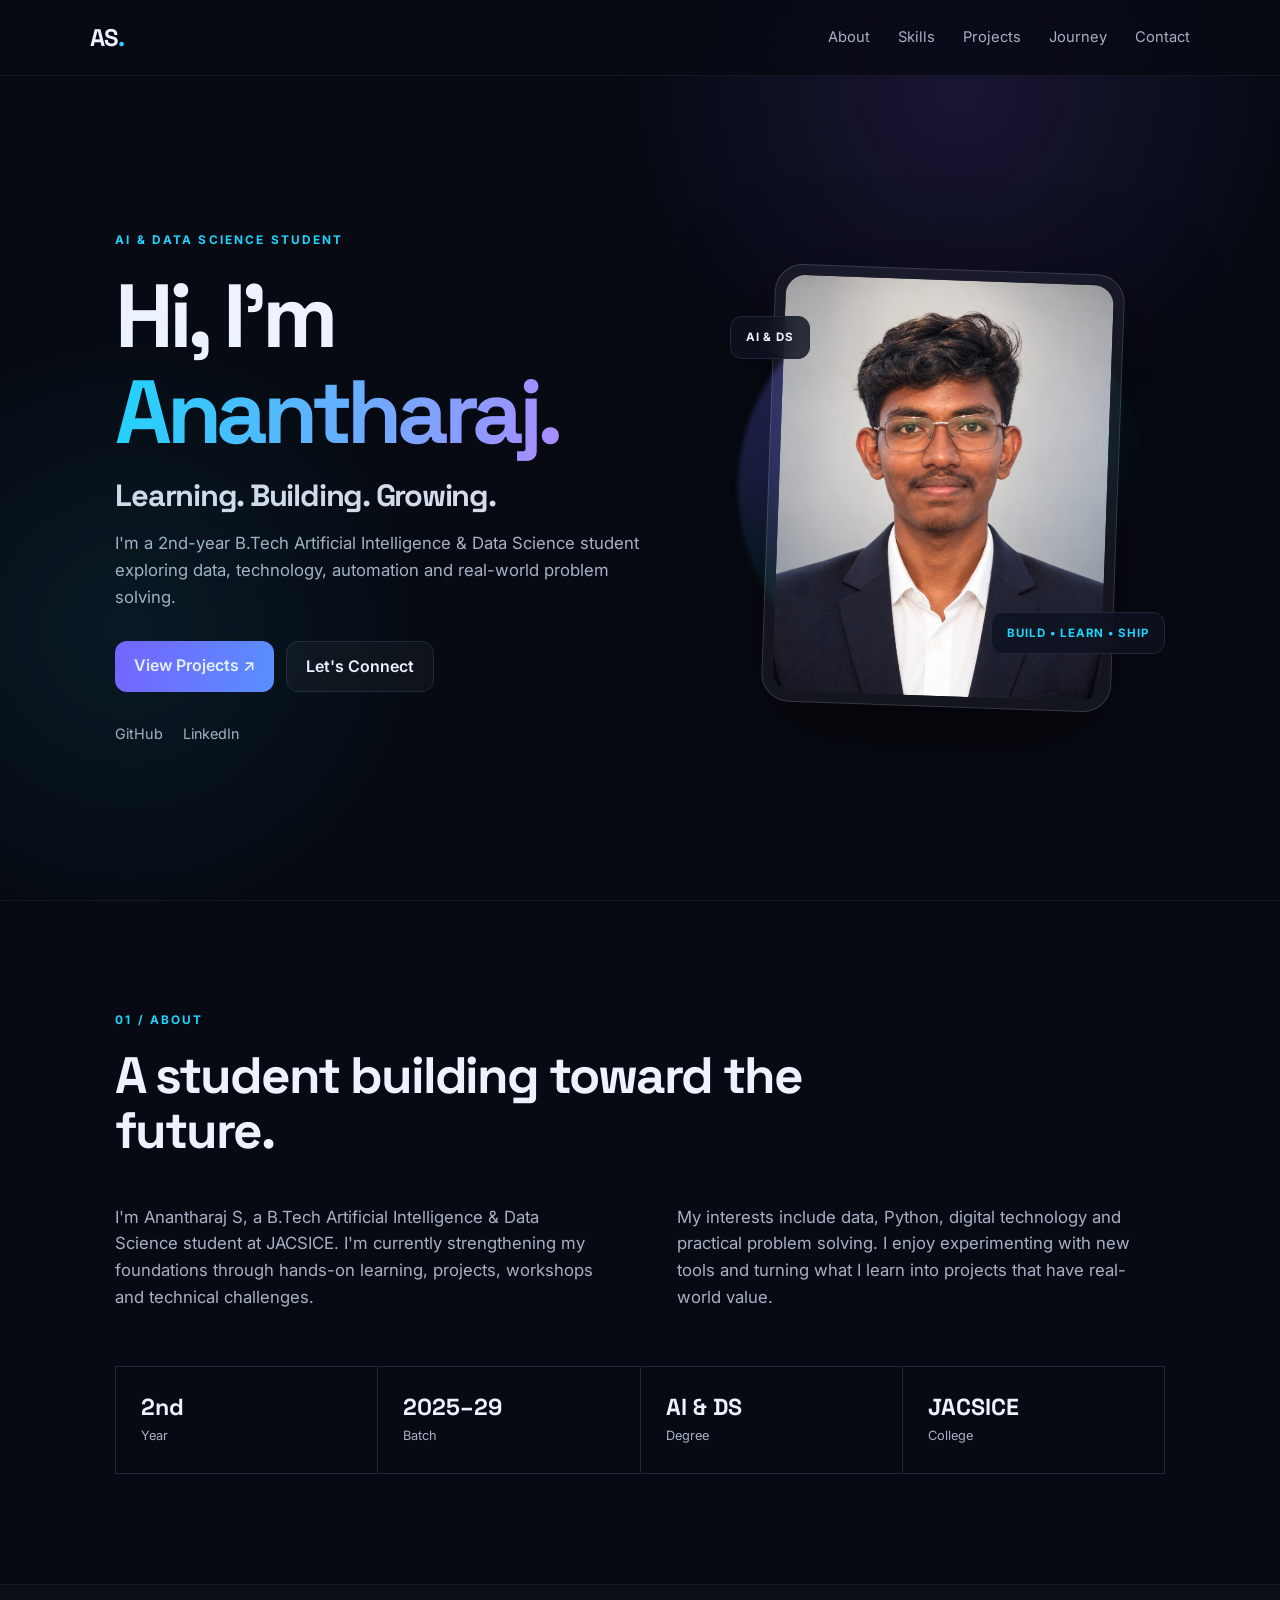
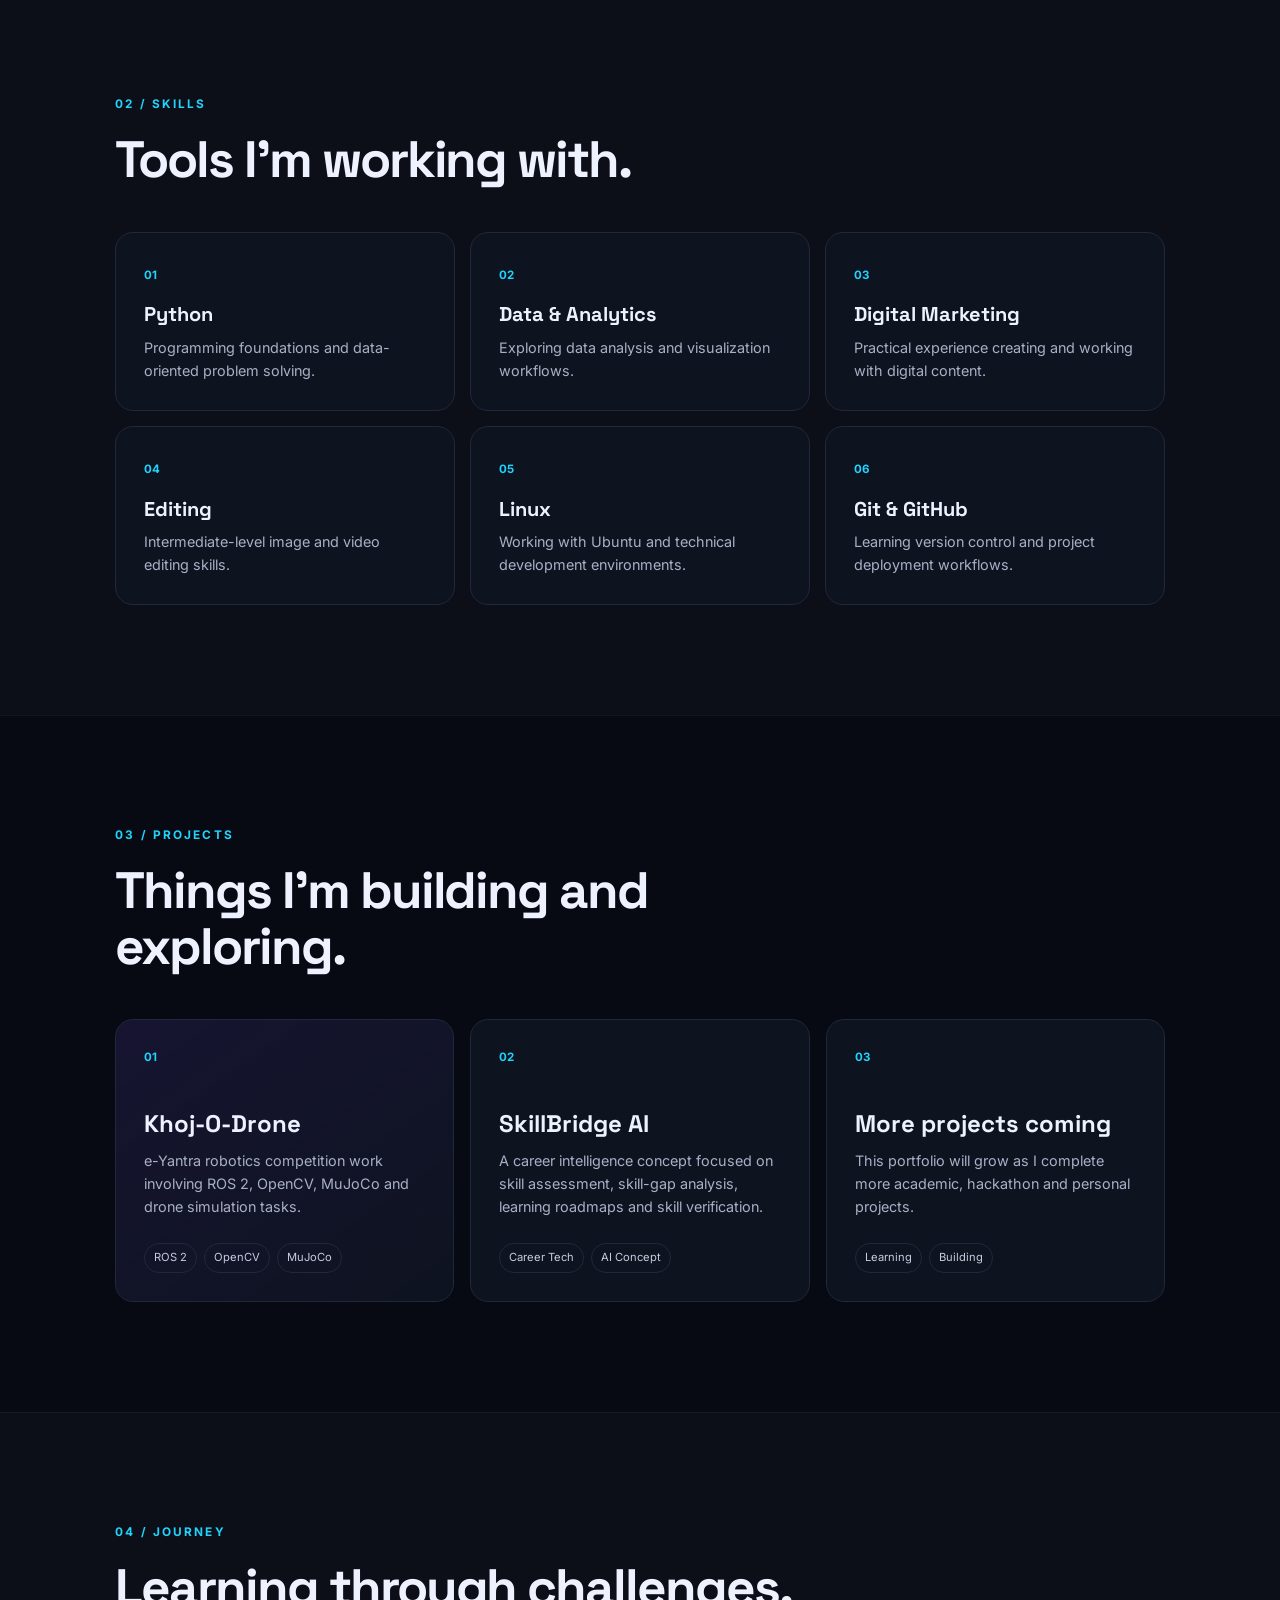
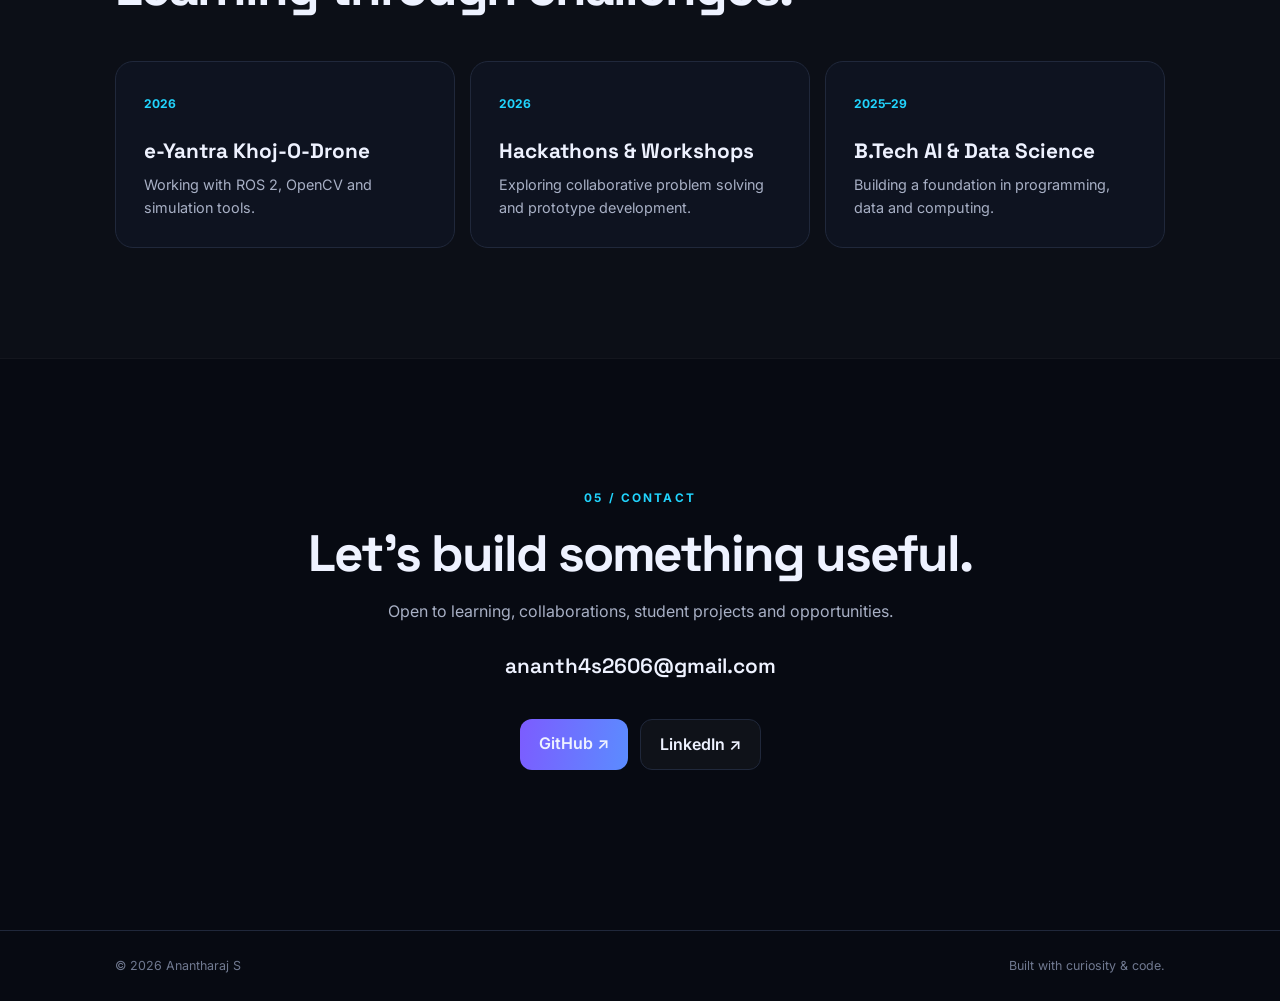
==== index.html @ 3c66aaf8 "My personal portfolio website" ====
<!DOCTYPE html>
<html lang="en">
<head>
  <meta charset="UTF-8">
  <meta name="viewport" content="width=device-width, initial-scale=1.0">
  <meta name="description" content="Anantharaj S — B.Tech AI & Data Science student portfolio.">
  <title>Anantharaj S | AI & Data Science</title>
  <link rel="preconnect" href="https://fonts.googleapis.com">
  <link rel="preconnect" href="https://fonts.gstatic.com" crossorigin>
  <link href="https://fonts.googleapis.com/css2?family=Inter:wght@400;500;600;700;800&family=Space+Grotesk:wght@500;600;700&display=swap" rel="stylesheet">
  <link rel="stylesheet" href="style.css">
</head>
<body>
  <header class="nav">
    <a class="brand" href="#home">AS<span>.</span></a>
    <button class="menu" aria-label="Open menu">☰</button>
    <nav>
      <a href="#about">About</a>
      <a href="#skills">Skills</a>
      <a href="#projects">Projects</a>
      <a href="#achievements">Journey</a>
      <a href="#contact">Contact</a>
    </nav>
  </header>

  <main>
    <section id="home" class="hero">
      <div class="hero-copy">
        <p class="eyebrow">AI & DATA SCIENCE STUDENT</p>
        <h1>Hi, I'm <span>Anantharaj.</span></h1>
        <h2>Learning. Building. Growing.</h2>
        <p class="lead">
          I'm a 2nd-year B.Tech Artificial Intelligence & Data Science student
          exploring data, technology, automation and real-world problem solving.
        </p>
        <div class="actions">
          <a class="btn primary" href="#projects">View Projects ↗</a>
          <a class="btn ghost" href="mailto:ananth4s2606@gmail.com">Let's Connect</a>
        </div>
        <div class="socials">
          <a href="https://github.com/Ananth4s2606" target="_blank" rel="noreferrer">GitHub</a>
          <a href="https://www.linkedin.com/in/ananth4s" target="_blank" rel="noreferrer">LinkedIn</a>
        </div>
      </div>
      <div class="hero-visual">
        <div class="orb"></div>
        <div class="photo-card">
          <img src="profile.png" alt="Portrait of Anantharaj S">
        </div>
        <div class="float-card card-one">AI & DS</div>
        <div class="float-card card-two">BUILD • LEARN • SHIP</div>
      </div>
    </section>

    <section id="about" class="section">
      <div class="section-head">
        <p class="eyebrow">01 / ABOUT</p>
        <h2>A student building toward the future.</h2>
      </div>
      <div class="about-grid">
        <p>
          I'm Anantharaj S, a B.Tech Artificial Intelligence & Data Science student
          at JACSICE. I'm currently strengthening my foundations through hands-on
          learning, projects, workshops and technical challenges.
        </p>
        <p>
          My interests include data, Python, digital technology and practical
          problem solving. I enjoy experimenting with new tools and turning what
          I learn into projects that have real-world value.
        </p>
      </div>
      <div class="stats">
        <div><strong>2nd</strong><span>Year</span></div>
        <div><strong>2025–29</strong><span>Batch</span></div>
        <div><strong>AI & DS</strong><span>Degree</span></div>
        <div><strong>JACSICE</strong><span>College</span></div>
      </div>
    </section>

    <section id="skills" class="section alt">
      <div class="section-head">
        <p class="eyebrow">02 / SKILLS</p>
        <h2>Tools I'm working with.</h2>
      </div>
      <div class="skill-grid">
        <article><span>01</span><h3>Python</h3><p>Programming foundations and data-oriented problem solving.</p></article>
        <article><span>02</span><h3>Data & Analytics</h3><p>Exploring data analysis and visualization workflows.</p></article>
        <article><span>03</span><h3>Digital Marketing</h3><p>Practical experience creating and working with digital content.</p></article>
        <article><span>04</span><h3>Editing</h3><p>Intermediate-level image and video editing skills.</p></article>
        <article><span>05</span><h3>Linux</h3><p>Working with Ubuntu and technical development environments.</p></article>
        <article><span>06</span><h3>Git & GitHub</h3><p>Learning version control and project deployment workflows.</p></article>
      </div>
    </section>

    <section id="projects" class="section">
      <div class="section-head">
        <p class="eyebrow">03 / PROJECTS</p>
        <h2>Things I'm building and exploring.</h2>
      </div>
      <div class="project-grid">
        <article class="project featured">
          <div class="project-number">01</div>
          <h3>Khoj-O-Drone</h3>
          <p>
            e-Yantra robotics competition work involving ROS 2, OpenCV,
            MuJoCo and drone simulation tasks.
          </p>
          <div class="tags"><span>ROS 2</span><span>OpenCV</span><span>MuJoCo</span></div>
        </article>
        <article class="project">
          <div class="project-number">02</div>
          <h3>SkillBridge AI</h3>
          <p>
            A career intelligence concept focused on skill assessment,
            skill-gap analysis, learning roadmaps and skill verification.
          </p>
          <div class="tags"><span>Career Tech</span><span>AI Concept</span></div>
        </article>
        <article class="project">
          <div class="project-number">03</div>
          <h3>More projects coming</h3>
          <p>
            This portfolio will grow as I complete more academic,
            hackathon and personal projects.
          </p>
          <div class="tags"><span>Learning</span><span>Building</span></div>
        </article>
      </div>
    </section>

    <section id="achievements" class="section alt">
      <div class="section-head">
        <p class="eyebrow">04 / JOURNEY</p>
        <h2>Learning through challenges.</h2>
      </div>
      <div class="timeline">
        <div><span>2026</span><h3>e-Yantra Khoj-O-Drone</h3><p>Working with ROS 2, OpenCV and simulation tools.</p></div>
        <div><span>2026</span><h3>Hackathons & Workshops</h3><p>Exploring collaborative problem solving and prototype development.</p></div>
        <div><span>2025–29</span><h3>B.Tech AI & Data Science</h3><p>Building a foundation in programming, data and computing.</p></div>
      </div>
    </section>

    <section id="contact" class="section contact">
      <p class="eyebrow">05 / CONTACT</p>
      <h2>Let's build something useful.</h2>
      <p>Open to learning, collaborations, student projects and opportunities.</p>
      <a class="email" href="mailto:ananth4s2606@gmail.com">ananth4s2606@gmail.com</a>
      <div class="actions center">
        <a class="btn primary" href="https://github.com/Ananth4s2606" target="_blank" rel="noreferrer">GitHub ↗</a>
        <a class="btn ghost" href="https://www.linkedin.com/in/ananth4s" target="_blank" rel="noreferrer">LinkedIn ↗</a>
      </div>
    </section>
  </main>

  <footer>
    <span>© 2026 Anantharaj S</span>
    <span>Built with curiosity & code.</span>
  </footer>

  <script src="script.js"></script>
</body>
</html>
---- style.css ----
*{box-sizing:border-box;margin:0;padding:0}
:root{--bg:#070a12;--panel:#0e1320;--text:#eef2ff;--muted:#a8b0c5;--line:#20283b;--accent:#7c5cff;--accent2:#21d4fd}
html{scroll-behavior:smooth}
body{font-family:Inter,system-ui,sans-serif;background:var(--bg);color:var(--text);line-height:1.6}
body:before{content:"";position:fixed;inset:0;pointer-events:none;background:radial-gradient(circle at 75% 10%,rgba(124,92,255,.14),transparent 28%),radial-gradient(circle at 10% 70%,rgba(33,212,253,.08),transparent 25%)}
a{color:inherit;text-decoration:none}.nav{height:76px;display:flex;align-items:center;justify-content:space-between;padding:0 7%;position:sticky;top:0;z-index:10;background:rgba(7,10,18,.78);backdrop-filter:blur(18px);border-bottom:1px solid rgba(255,255,255,.06)}
.brand{font:700 1.5rem "Space Grotesk";letter-spacing:-1px}.brand span{color:var(--accent2)}
nav{display:flex;gap:28px}nav a{color:var(--muted);font-size:.92rem}nav a:hover{color:#fff}.menu{display:none;background:none;border:0;color:#fff;font-size:1.4rem}
.hero{min-height:calc(100vh - 76px);padding:8% 9%;display:grid;grid-template-columns:1.1fr .9fr;align-items:center;gap:6%;overflow:hidden}
.eyebrow{font-size:.74rem;letter-spacing:.18em;color:var(--accent2);font-weight:700;margin-bottom:18px}
h1,h2,h3{font-family:"Space Grotesk",sans-serif;line-height:1.08}h1{font-size:clamp(3.3rem,7vw,6.8rem);letter-spacing:-.06em}h1 span{background:linear-gradient(100deg,var(--accent2),#a98cff);-webkit-background-clip:text;color:transparent}h2{font-size:clamp(2rem,4vw,4rem);letter-spacing:-.04em}.hero h2{font-size:clamp(1.35rem,2.4vw,2.1rem);color:#d6dbeb;margin:18px 0}
.lead{max-width:650px;color:var(--muted);font-size:1.05rem}.actions{display:flex;gap:12px;flex-wrap:wrap;margin:30px 0}.btn{padding:12px 19px;border-radius:12px;border:1px solid var(--line);font-weight:600}.btn.primary{background:linear-gradient(100deg,var(--accent),#5b8cff);border:0}.btn.ghost{background:rgba(255,255,255,.03)}.socials{display:flex;gap:20px;color:var(--muted);font-size:.9rem}.socials a:hover{color:#fff}
.hero-visual{position:relative;min-height:520px;display:grid;place-items:center}.orb{position:absolute;width:410px;height:410px;border-radius:50%;background:radial-gradient(circle at 35% 30%,rgba(124,92,255,.55),rgba(33,212,253,.08) 55%,transparent 70%);filter:blur(2px)}
.photo-card{position:relative;width:min(350px,80%);aspect-ratio:4/5;border:1px solid rgba(255,255,255,.15);border-radius:28px;padding:10px;background:rgba(255,255,255,.05);box-shadow:0 30px 100px rgba(0,0,0,.5);transform:rotate(2deg)}.photo-card img{width:100%;height:100%;object-fit:cover;border-radius:20px;display:block}
.float-card{position:absolute;padding:11px 15px;border:1px solid var(--line);background:rgba(14,19,32,.82);backdrop-filter:blur(12px);border-radius:12px;font-size:.72rem;font-weight:700;letter-spacing:.08em}.card-one{top:17%;left:2%}.card-two{right:0;bottom:18%;color:var(--accent2)}
.section{padding:110px 9%;border-top:1px solid rgba(255,255,255,.05)}.alt{background:rgba(255,255,255,.018)}.section-head{max-width:800px;margin-bottom:45px}.section-head h2{max-width:750px}
.about-grid{display:grid;grid-template-columns:1fr 1fr;gap:7%;color:var(--muted);font-size:1.05rem}.stats{display:grid;grid-template-columns:repeat(4,1fr);gap:1px;margin-top:55px;background:var(--line);border:1px solid var(--line)}.stats div{background:var(--bg);padding:25px}.stats strong{display:block;font:700 1.45rem "Space Grotesk"}.stats span{color:var(--muted);font-size:.8rem}
.skill-grid{display:grid;grid-template-columns:repeat(3,1fr);gap:15px}.skill-grid article,.project,.timeline>div{background:var(--panel);border:1px solid var(--line);border-radius:18px;padding:28px}.skill-grid span,.project-number{color:var(--accent2);font-size:.72rem;font-weight:700}.skill-grid h3{margin:18px 0 10px;font-size:1.25rem}.skill-grid p,.project p,.timeline p{color:var(--muted);font-size:.9rem}
.project-grid{display:grid;grid-template-columns:repeat(3,1fr);gap:16px}.project{min-height:260px;display:flex;flex-direction:column}.project h3{font-size:1.5rem;margin:45px 0 12px}.project.featured{background:linear-gradient(145deg,rgba(124,92,255,.13),var(--panel))}.tags{display:flex;gap:7px;flex-wrap:wrap;margin-top:auto;padding-top:25px}.tags span{font-size:.7rem;padding:5px 9px;border:1px solid var(--line);border-radius:99px;color:#c5cce0}
.timeline{display:grid;grid-template-columns:repeat(3,1fr);gap:15px}.timeline span{font-size:.75rem;color:var(--accent2);font-weight:700}.timeline h3{margin:25px 0 10px;font-size:1.3rem}
.contact{text-align:center;padding-top:130px;padding-bottom:130px}.contact>p:not(.eyebrow){color:var(--muted);margin:18px auto;max-width:560px}.email{font:600 1.3rem "Space Grotesk";display:inline-block;margin:10px 0 10px}.center{justify-content:center}
footer{padding:25px 9%;display:flex;justify-content:space-between;color:#707990;font-size:.78rem;border-top:1px solid var(--line)}
@media(max-width:850px){nav{display:none}.menu{display:block}.hero{grid-template-columns:1fr;padding-top:70px}.hero-visual{min-height:450px}.skill-grid,.project-grid,.timeline{grid-template-columns:1fr 1fr}.about-grid{grid-template-columns:1fr}.stats{grid-template-columns:1fr 1fr}}
@media(max-width:560px){.nav{padding:0 5%}.hero,.section{padding-left:5%;padding-right:5%}h1{font-size:3.4rem}.hero-visual{min-height:380px}.photo-card{width:270px}.orb{width:310px;height:310px}.skill-grid,.project-grid,.timeline{grid-template-columns:1fr}.stats{grid-template-columns:1fr 1fr}.float-card{font-size:.6rem}.card-one{left:0}.card-two{right:0}footer{padding:20px 5%;gap:10px;flex-direction:column}}
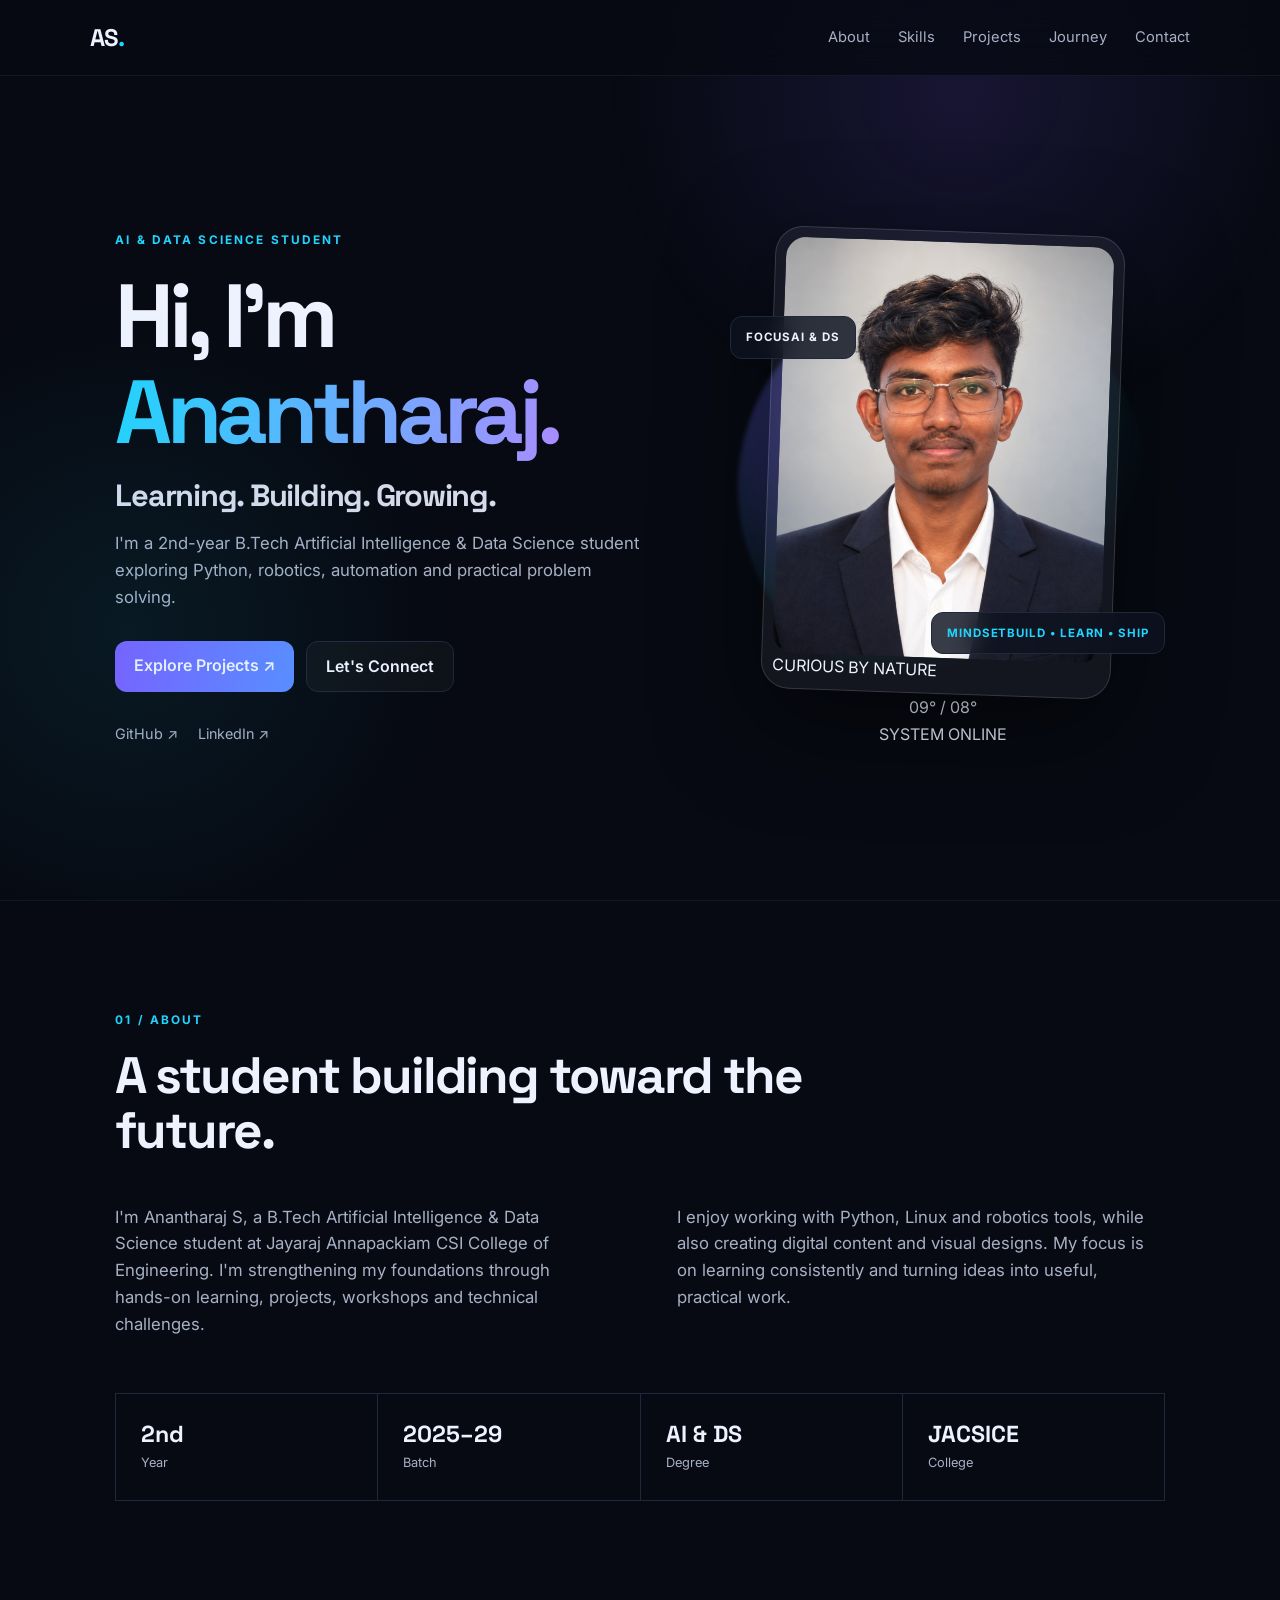
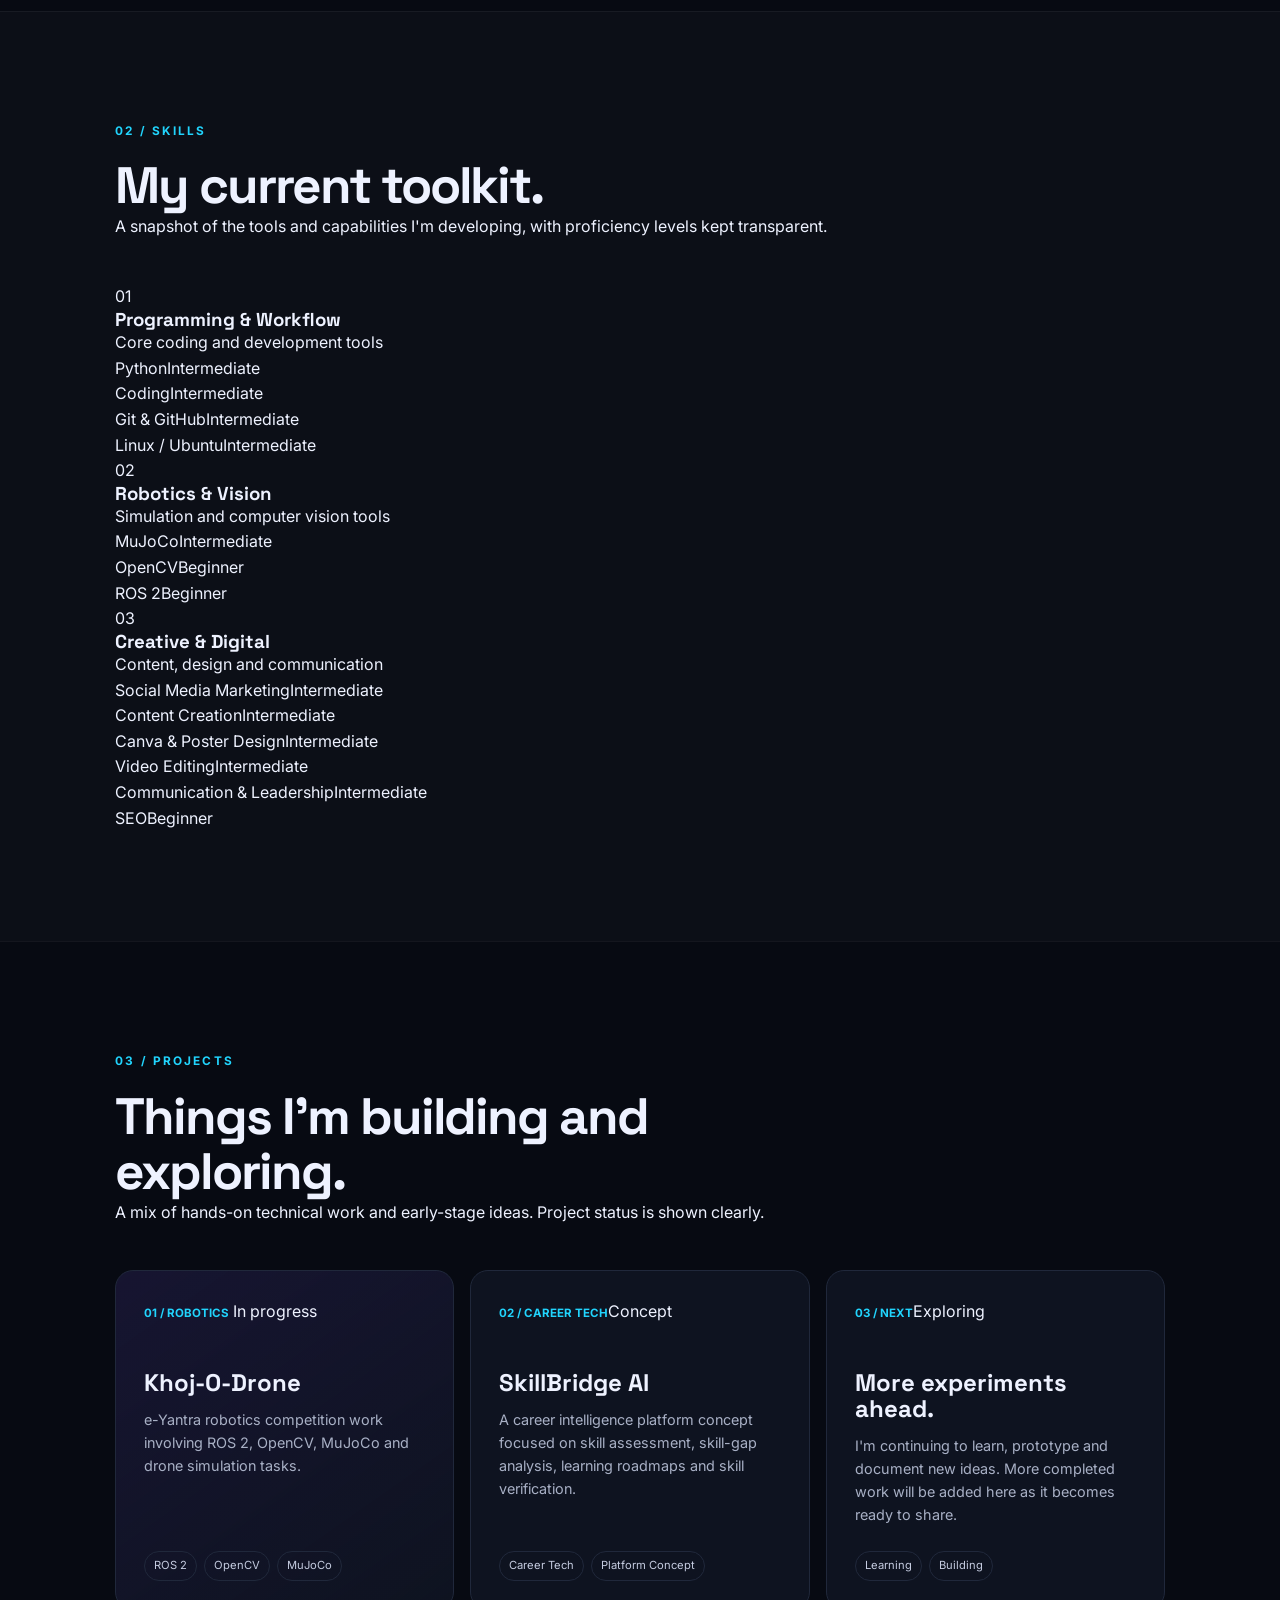
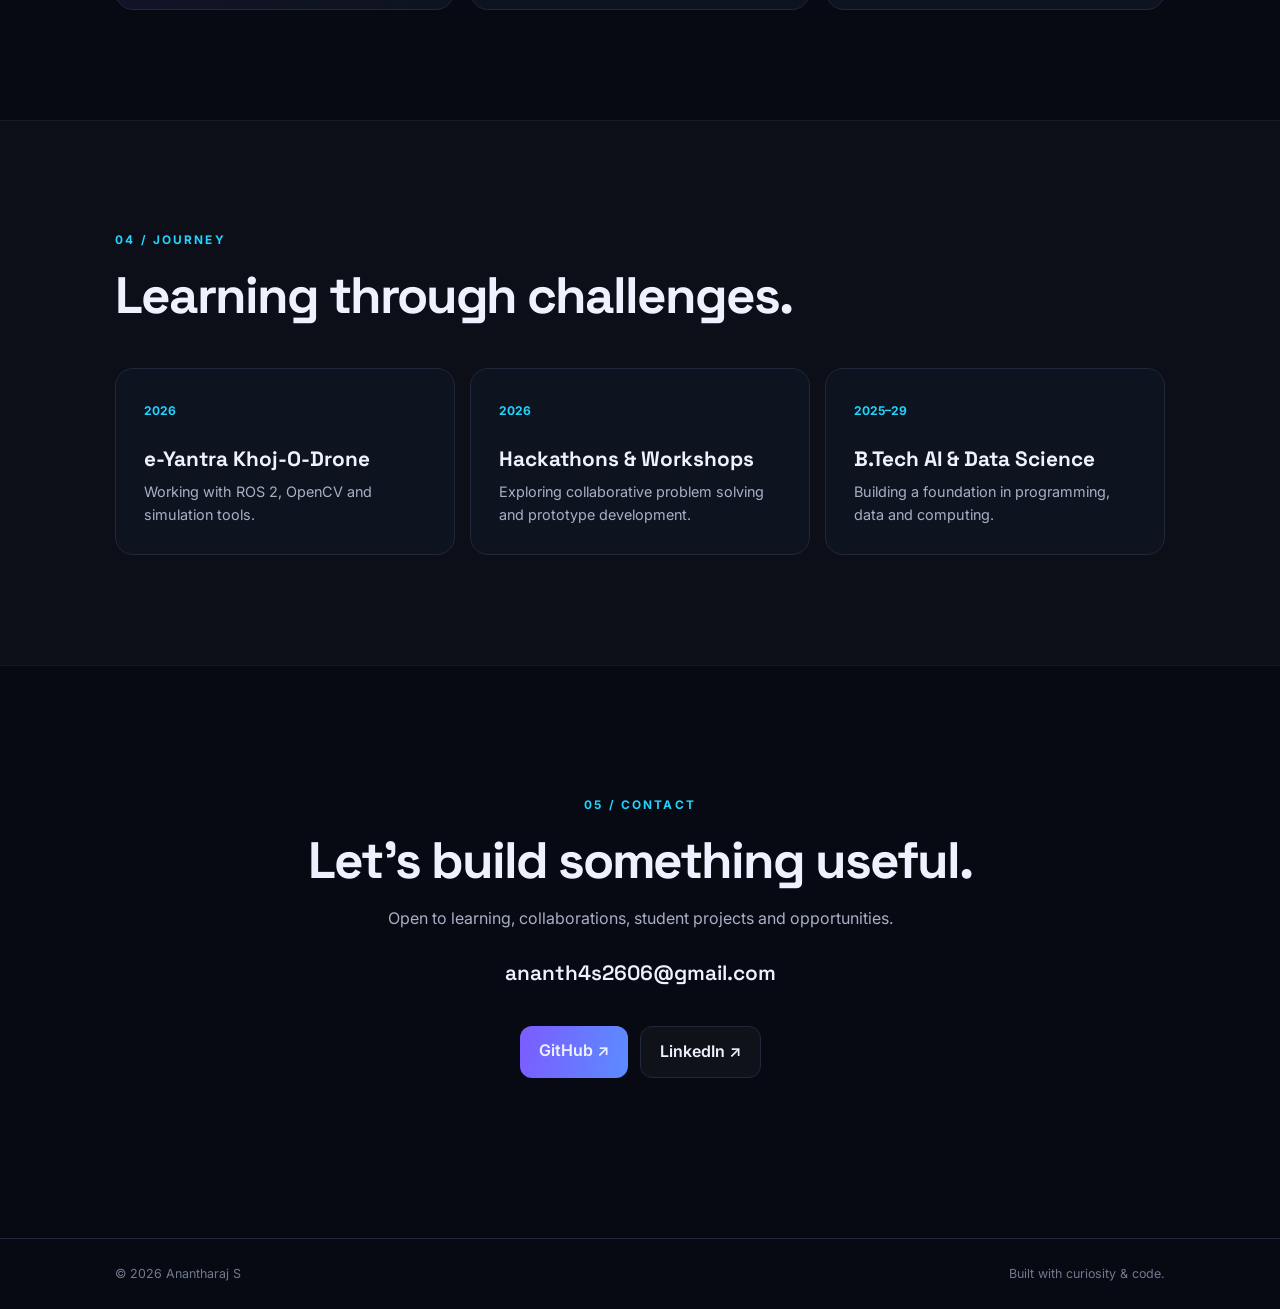
==== commit 26ef299f: "Polish portfolio content and accessibility" ====
--- a/index.html
+++ b/index.html
@@ -3,7 +3,12 @@
 <head>
   <meta charset="UTF-8">
   <meta name="viewport" content="width=device-width, initial-scale=1.0">
-  <meta name="description" content="Anantharaj S — B.Tech AI & Data Science student portfolio.">
+  <meta name="theme-color" content="#080c16">
+  <meta name="description" content="Anantharaj S — B.Tech AI & Data Science student exploring Python, robotics, automation and digital creativity.">
+  <meta property="og:type" content="website">
+  <meta property="og:title" content="Anantharaj S | AI & Data Science">
+  <meta property="og:description" content="Learning, building and exploring technology through code, robotics and creative projects.">
+  <meta name="twitter:card" content="summary">
   <title>Anantharaj S | AI & Data Science</title>
   <link rel="preconnect" href="https://fonts.googleapis.com">
   <link rel="preconnect" href="https://fonts.gstatic.com" crossorigin>
@@ -12,9 +17,11 @@
 </head>
 <body>
   <header class="nav">
-    <a class="brand" href="#home">AS<span>.</span></a>
-    <button class="menu" aria-label="Open menu">☰</button>
-    <nav>
+    <a class="brand" href="#home" aria-label="Anantharaj S home">AS<span>.</span></a>
+    <button class="menu" type="button" aria-label="Open navigation" aria-expanded="false" aria-controls="primary-navigation">
+      <span class="menu-icon" aria-hidden="true">☰</span>
+    </button>
+    <nav id="primary-navigation" aria-label="Primary navigation">
       <a href="#about">About</a>
       <a href="#skills">Skills</a>
       <a href="#projects">Projects</a>
@@ -26,29 +33,34 @@
   <main>
     <section id="home" class="hero">
       <div class="hero-copy">
-        <p class="eyebrow">AI & DATA SCIENCE STUDENT</p>
+        <p class="eyebrow"><span class="status-dot"></span> AI & DATA SCIENCE STUDENT</p>
         <h1>Hi, I'm <span>Anantharaj.</span></h1>
         <h2>Learning. Building. Growing.</h2>
         <p class="lead">
           I'm a 2nd-year B.Tech Artificial Intelligence & Data Science student
-          exploring data, technology, automation and real-world problem solving.
+          exploring Python, robotics, automation and practical problem solving.
         </p>
         <div class="actions">
-          <a class="btn primary" href="#projects">View Projects ↗</a>
+          <a class="btn primary" href="#projects">Explore Projects <span aria-hidden="true">↗</span></a>
           <a class="btn ghost" href="mailto:ananth4s2606@gmail.com">Let's Connect</a>
         </div>
-        <div class="socials">
-          <a href="https://github.com/Ananth4s2606" target="_blank" rel="noreferrer">GitHub</a>
-          <a href="https://www.linkedin.com/in/ananth4s" target="_blank" rel="noreferrer">LinkedIn</a>
+        <div class="socials" aria-label="Social profiles">
+          <a href="https://github.com/Ananth4s2606" target="_blank" rel="noopener noreferrer">GitHub <span aria-hidden="true">↗</span></a>
+          <a href="https://www.linkedin.com/in/ananth4s" target="_blank" rel="noopener noreferrer">LinkedIn <span aria-hidden="true">↗</span></a>
         </div>
       </div>
-      <div class="hero-visual">
-        <div class="orb"></div>
+      <div class="hero-visual" aria-label="Portrait and abstract robotics-inspired decoration">
+        <div class="orbit orbit-one" aria-hidden="true"></div>
+        <div class="orbit orbit-two" aria-hidden="true"></div>
+        <div class="orb" aria-hidden="true"></div>
         <div class="photo-card">
-          <img src="profile.png" alt="Portrait of Anantharaj S">
+          <img src="profile.png" alt="Portrait of Anantharaj S" width="700" height="875" fetchpriority="high">
+          <div class="photo-caption"><span class="caption-mark"></span><span>CURIOUS BY NATURE</span></div>
         </div>
-        <div class="float-card card-one">AI & DS</div>
-        <div class="float-card card-two">BUILD • LEARN • SHIP</div>
+        <div class="float-card card-one"><span class="float-label">FOCUS</span><strong>AI & DS</strong></div>
+        <div class="float-card card-two"><span class="float-label">MINDSET</span><strong>BUILD • LEARN • SHIP</strong></div>
+        <span class="visual-coordinate coordinate-one" aria-hidden="true">09° / 08°</span>
+        <span class="visual-coordinate coordinate-two" aria-hidden="true">SYSTEM ONLINE</span>
       </div>
     </section>
 
@@ -60,16 +72,16 @@
       <div class="about-grid">
         <p>
           I'm Anantharaj S, a B.Tech Artificial Intelligence & Data Science student
-          at JACSICE. I'm currently strengthening my foundations through hands-on
-          learning, projects, workshops and technical challenges.
+          at Jayaraj Annapackiam CSI College of Engineering. I'm strengthening my
+          foundations through hands-on learning, projects, workshops and technical challenges.
         </p>
         <p>
-          My interests include data, Python, digital technology and practical
-          problem solving. I enjoy experimenting with new tools and turning what
-          I learn into projects that have real-world value.
+          I enjoy working with Python, Linux and robotics tools, while also creating
+          digital content and visual designs. My focus is on learning consistently
+          and turning ideas into useful, practical work.
         </p>
       </div>
-      <div class="stats">
+      <div class="stats" aria-label="Education details">
         <div><strong>2nd</strong><span>Year</span></div>
         <div><strong>2025–29</strong><span>Batch</span></div>
         <div><strong>AI & DS</strong><span>Degree</span></div>
@@ -80,15 +92,38 @@
     <section id="skills" class="section alt">
       <div class="section-head">
         <p class="eyebrow">02 / SKILLS</p>
-        <h2>Tools I'm working with.</h2>
+        <h2>My current toolkit.</h2>
+        <p class="section-intro">A snapshot of the tools and capabilities I'm developing, with proficiency levels kept transparent.</p>
       </div>
-      <div class="skill-grid">
-        <article><span>01</span><h3>Python</h3><p>Programming foundations and data-oriented problem solving.</p></article>
-        <article><span>02</span><h3>Data & Analytics</h3><p>Exploring data analysis and visualization workflows.</p></article>
-        <article><span>03</span><h3>Digital Marketing</h3><p>Practical experience creating and working with digital content.</p></article>
-        <article><span>04</span><h3>Editing</h3><p>Intermediate-level image and video editing skills.</p></article>
-        <article><span>05</span><h3>Linux</h3><p>Working with Ubuntu and technical development environments.</p></article>
-        <article><span>06</span><h3>Git & GitHub</h3><p>Learning version control and project deployment workflows.</p></article>
+      <div class="skill-groups">
+        <article class="skill-group">
+          <div class="skill-group-heading"><span class="group-index">01</span><div><h3>Programming & Workflow</h3><p>Core coding and development tools</p></div></div>
+          <div class="skill-list">
+            <div class="skill-item"><span>Python</span><span class="level">Intermediate</span></div>
+            <div class="skill-item"><span>Coding</span><span class="level">Intermediate</span></div>
+            <div class="skill-item"><span>Git & GitHub</span><span class="level">Intermediate</span></div>
+            <div class="skill-item"><span>Linux / Ubuntu</span><span class="level">Intermediate</span></div>
+          </div>
+        </article>
+        <article class="skill-group">
+          <div class="skill-group-heading"><span class="group-index">02</span><div><h3>Robotics & Vision</h3><p>Simulation and computer vision tools</p></div></div>
+          <div class="skill-list">
+            <div class="skill-item"><span>MuJoCo</span><span class="level">Intermediate</span></div>
+            <div class="skill-item"><span>OpenCV</span><span class="level beginner">Beginner</span></div>
+            <div class="skill-item"><span>ROS 2</span><span class="level beginner">Beginner</span></div>
+          </div>
+        </article>
+        <article class="skill-group">
+          <div class="skill-group-heading"><span class="group-index">03</span><div><h3>Creative & Digital</h3><p>Content, design and communication</p></div></div>
+          <div class="skill-list">
+            <div class="skill-item"><span>Social Media Marketing</span><span class="level">Intermediate</span></div>
+            <div class="skill-item"><span>Content Creation</span><span class="level">Intermediate</span></div>
+            <div class="skill-item"><span>Canva & Poster Design</span><span class="level">Intermediate</span></div>
+            <div class="skill-item"><span>Video Editing</span><span class="level">Intermediate</span></div>
+            <div class="skill-item"><span>Communication & Leadership</span><span class="level">Intermediate</span></div>
+            <div class="skill-item"><span>SEO</span><span class="level beginner">Beginner</span></div>
+          </div>
+        </article>
       </div>
     </section>
 
@@ -96,10 +131,11 @@
       <div class="section-head">
         <p class="eyebrow">03 / PROJECTS</p>
         <h2>Things I'm building and exploring.</h2>
+        <p class="section-intro">A mix of hands-on technical work and early-stage ideas. Project status is shown clearly.</p>
       </div>
       <div class="project-grid">
         <article class="project featured">
-          <div class="project-number">01</div>
+          <div class="project-topline"><span class="project-number">01 / ROBOTICS</span><span class="project-status progress"><i></i> In progress</span></div>
           <h3>Khoj-O-Drone</h3>
           <p>
             e-Yantra robotics competition work involving ROS 2, OpenCV,
@@ -108,20 +144,20 @@
           <div class="tags"><span>ROS 2</span><span>OpenCV</span><span>MuJoCo</span></div>
         </article>
         <article class="project">
-          <div class="project-number">02</div>
+          <div class="project-topline"><span class="project-number">02 / CAREER TECH</span><span class="project-status concept">Concept</span></div>
           <h3>SkillBridge AI</h3>
           <p>
-            A career intelligence concept focused on skill assessment,
+            A career intelligence platform concept focused on skill assessment,
             skill-gap analysis, learning roadmaps and skill verification.
           </p>
-          <div class="tags"><span>Career Tech</span><span>AI Concept</span></div>
+          <div class="tags"><span>Career Tech</span><span>Platform Concept</span></div>
         </article>
-        <article class="project">
-          <div class="project-number">03</div>
-          <h3>More projects coming</h3>
+        <article class="project project-note">
+          <div class="project-topline"><span class="project-number">03 / NEXT</span><span class="project-status">Exploring</span></div>
+          <h3>More experiments ahead.</h3>
           <p>
-            This portfolio will grow as I complete more academic,
-            hackathon and personal projects.
+            I'm continuing to learn, prototype and document new ideas.
+            More completed work will be added here as it becomes ready to share.
           </p>
           <div class="tags"><span>Learning</span><span>Building</span></div>
         </article>
@@ -146,8 +182,8 @@
       <p>Open to learning, collaborations, student projects and opportunities.</p>
       <a class="email" href="mailto:ananth4s2606@gmail.com">ananth4s2606@gmail.com</a>
       <div class="actions center">
-        <a class="btn primary" href="https://github.com/Ananth4s2606" target="_blank" rel="noreferrer">GitHub ↗</a>
-        <a class="btn ghost" href="https://www.linkedin.com/in/ananth4s" target="_blank" rel="noreferrer">LinkedIn ↗</a>
+        <a class="btn primary" href="https://github.com/Ananth4s2606" target="_blank" rel="noopener noreferrer">GitHub <span aria-hidden="true">↗</span></a>
+        <a class="btn ghost" href="https://www.linkedin.com/in/ananth4s" target="_blank" rel="noopener noreferrer">LinkedIn <span aria-hidden="true">↗</span></a>
       </div>
     </section>
   </main>
@@ -157,6 +193,6 @@
     <span>Built with curiosity & code.</span>
   </footer>
 
-  <script src="script.js"></script>
+  <script src="script.js" defer></script>
 </body>
-</html>
+</html>
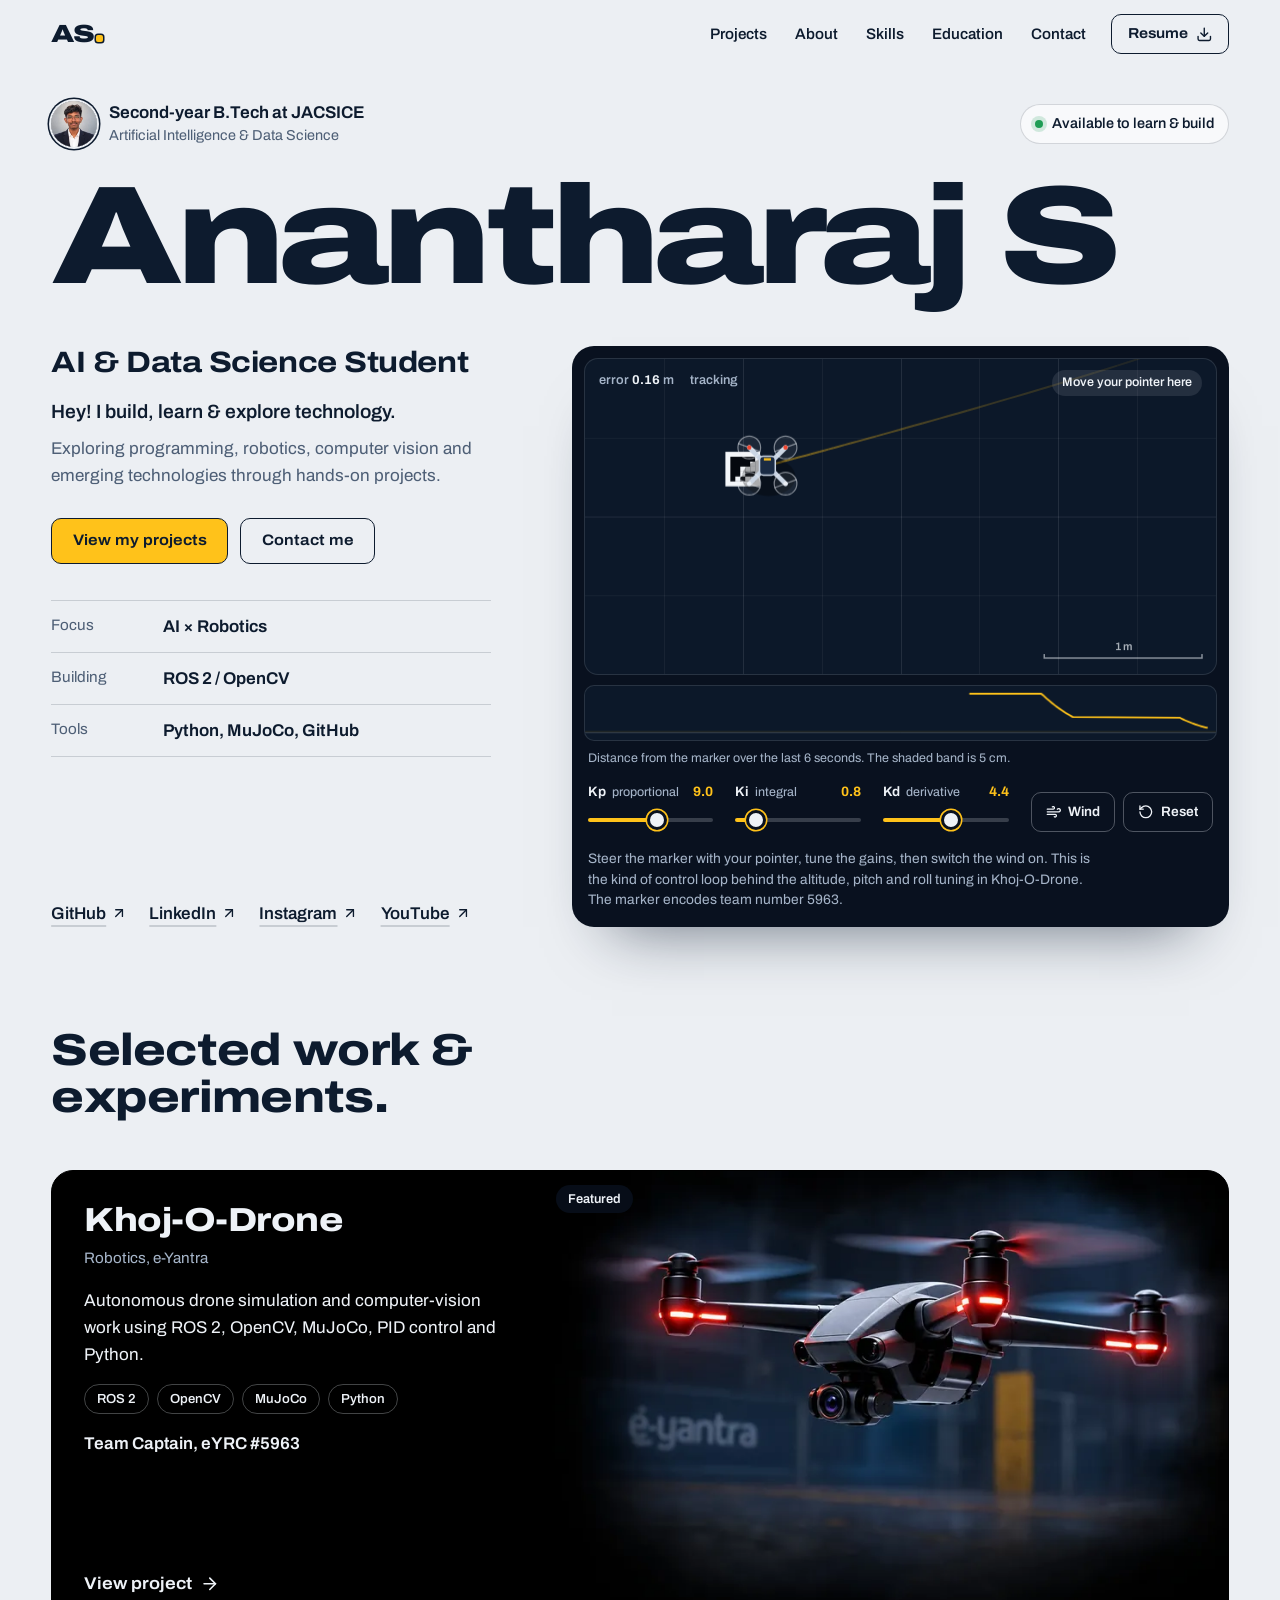
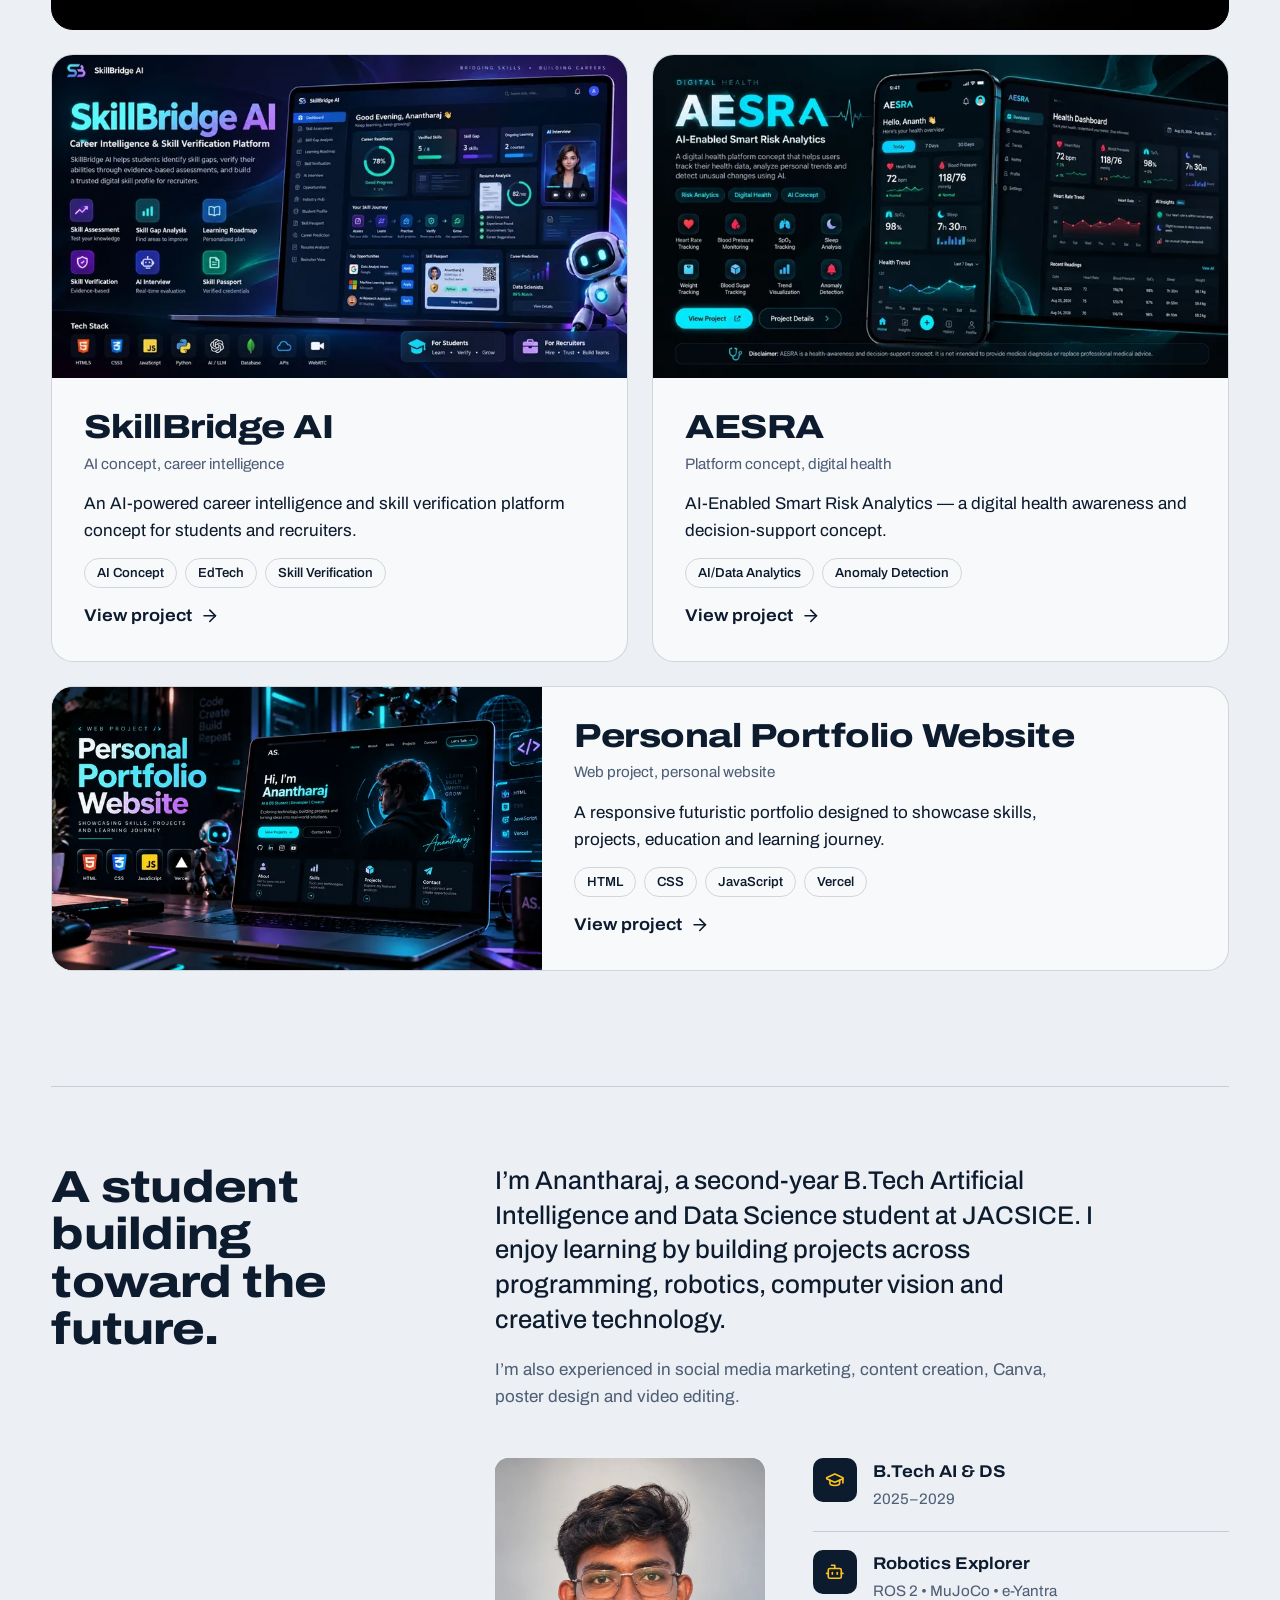
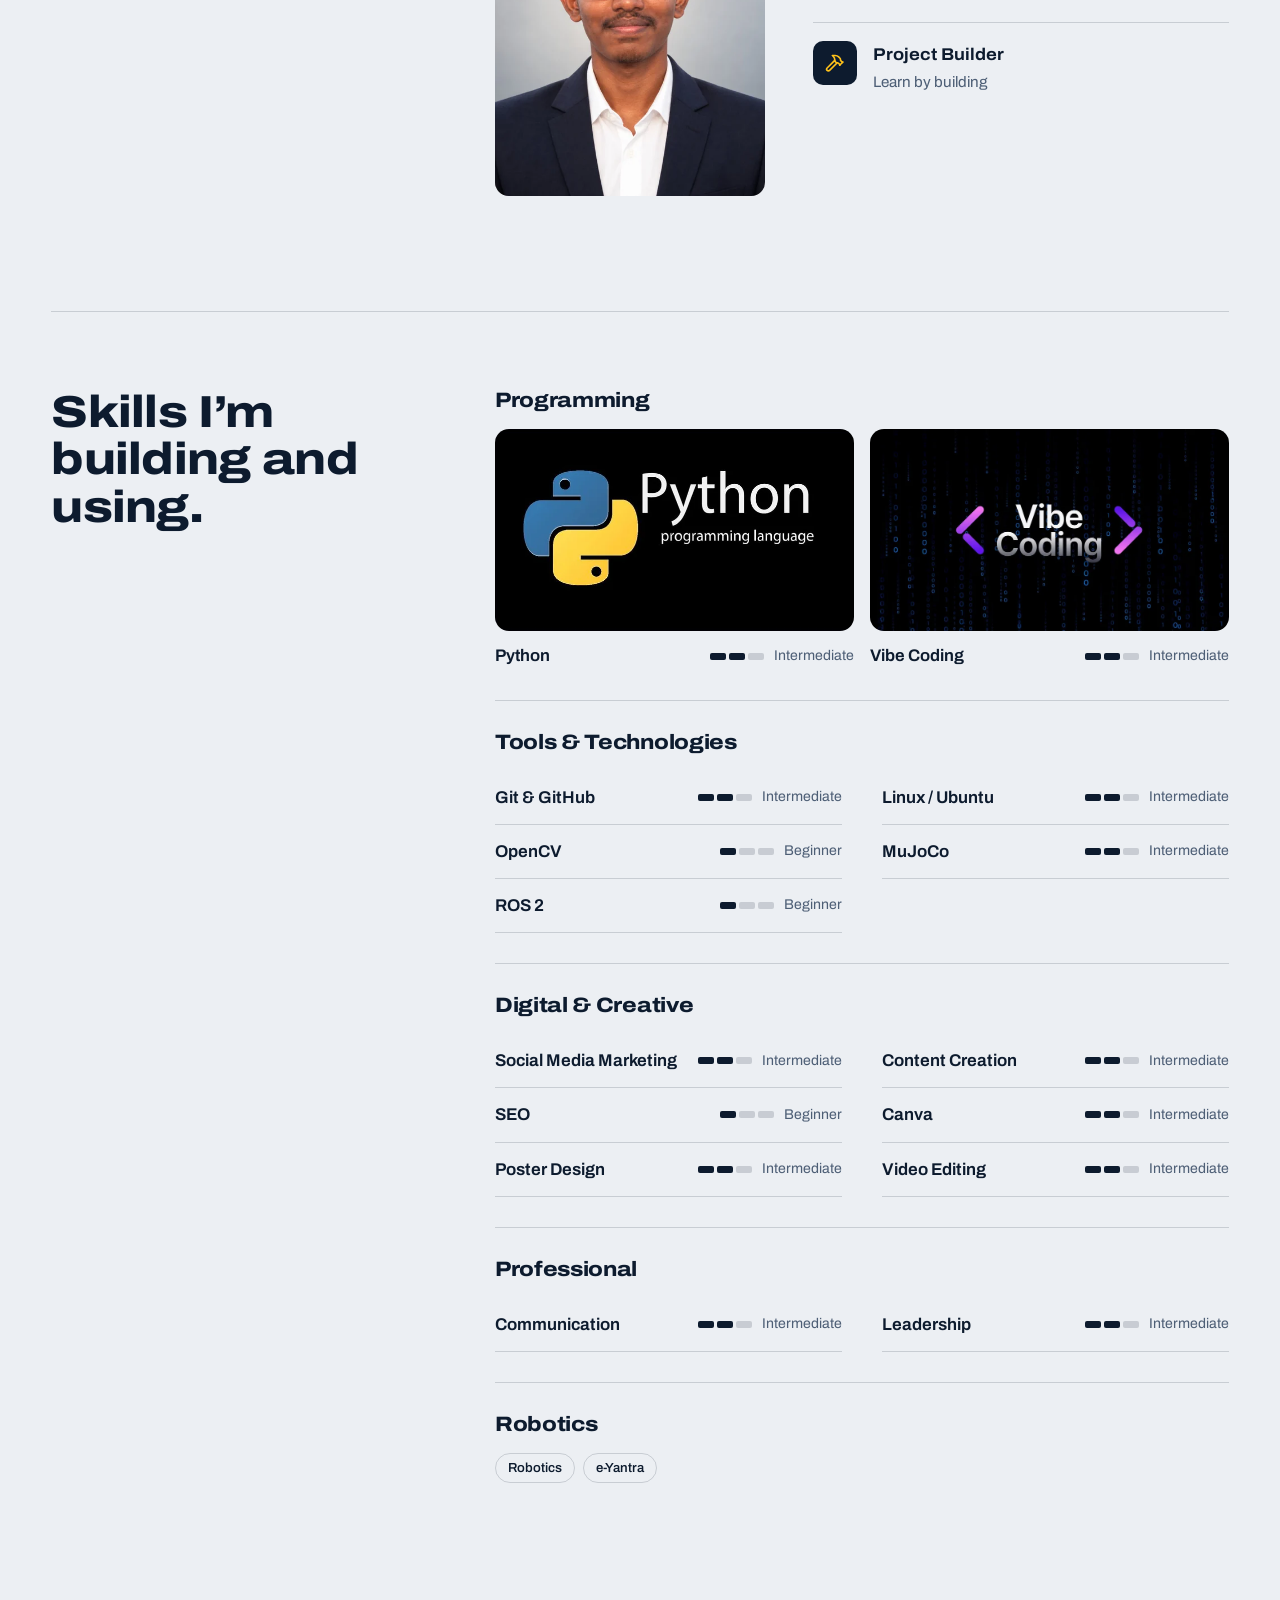
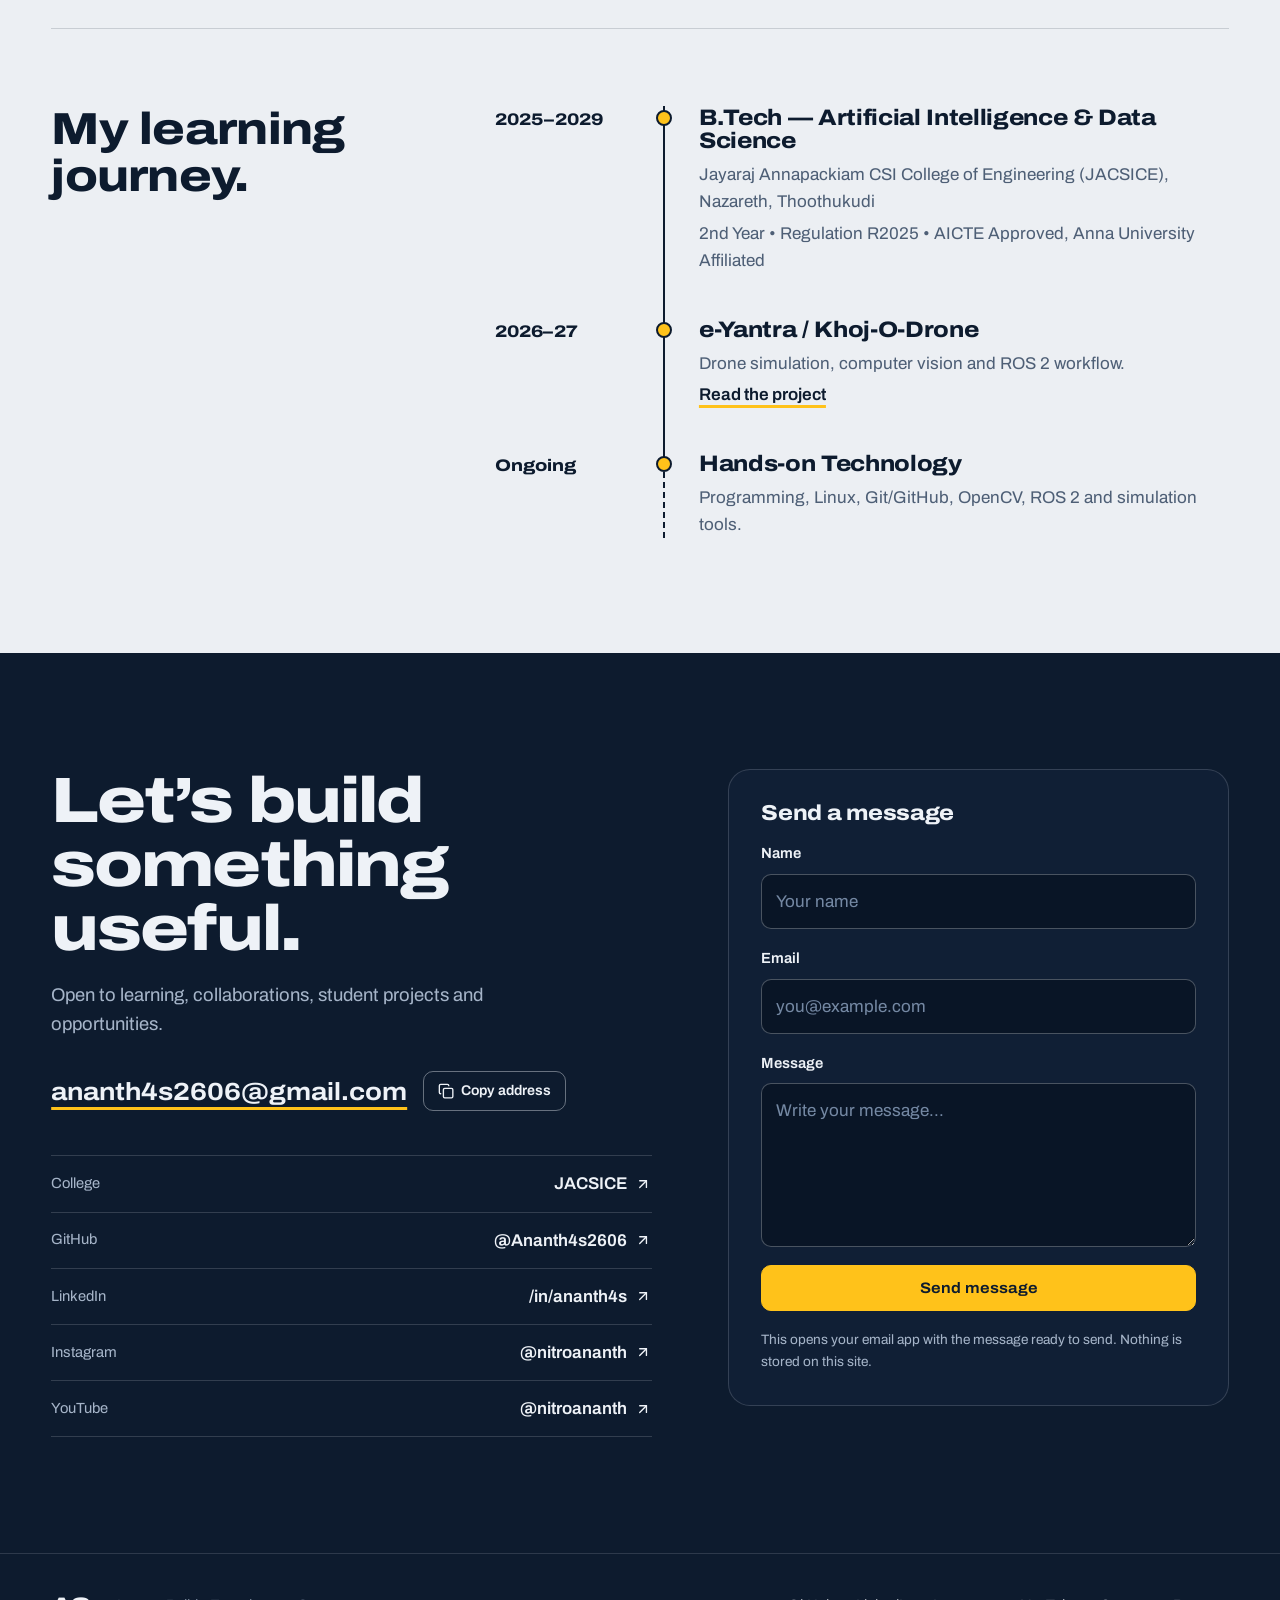
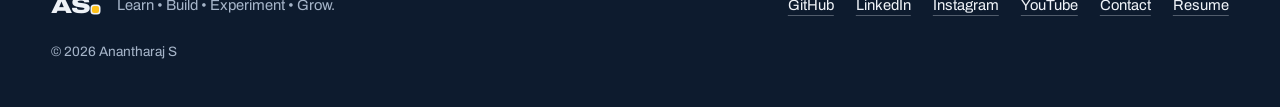
==== commit 98f5d9ef: "Redesign portfolio: PID bench hero, project pages, resume, optimized assets - New light "test bench"" ====
--- a/index.html
+++ b/index.html
@@ -1,198 +1,242 @@
-<!DOCTYPE html>
-<html lang="en">
+<!doctype html>
+<html lang="en" class="no-js">
 <head>
-  <meta charset="UTF-8">
-  <meta name="viewport" content="width=device-width, initial-scale=1.0">
-  <meta name="theme-color" content="#080c16">
-  <meta name="description" content="Anantharaj S — B.Tech AI & Data Science student exploring Python, robotics, automation and digital creativity.">
-  <meta property="og:type" content="website">
-  <meta property="og:title" content="Anantharaj S | AI & Data Science">
-  <meta property="og:description" content="Learning, building and exploring technology through code, robotics and creative projects.">
-  <meta name="twitter:card" content="summary">
-  <title>Anantharaj S | AI & Data Science</title>
-  <link rel="preconnect" href="https://fonts.googleapis.com">
-  <link rel="preconnect" href="https://fonts.gstatic.com" crossorigin>
-  <link href="https://fonts.googleapis.com/css2?family=Inter:wght@400;500;600;700;800&family=Space+Grotesk:wght@500;600;700&display=swap" rel="stylesheet">
-  <link rel="stylesheet" href="style.css">
+<meta charset="utf-8">
+<meta name="viewport" content="width=device-width,initial-scale=1">
+<title>Anantharaj S | Portfolio</title>
+<meta name="description" content="Anantharaj S — B.Tech AI &amp; Data Science student exploring Python, robotics, computer vision, ROS 2, MuJoCo and digital creativity.">
+<meta name="theme-color" content="#eceff3">
+<meta name="color-scheme" content="light">
+<meta property="og:type" content="website">
+<meta property="og:title" content="Anantharaj S | Portfolio">
+<meta property="og:description" content="Anantharaj S — B.Tech AI &amp; Data Science student exploring Python, robotics, computer vision, ROS 2, MuJoCo and digital creativity.">
+<meta property="og:image" content="og-image.png">
+<meta name="twitter:card" content="summary_large_image">
+<link rel="icon" href="favicon.png" type="image/png">
+<link rel="apple-touch-icon" href="apple-touch-icon.png">
+<link rel="stylesheet" href="assets/fonts/archivo.css">
+<link rel="stylesheet" href="style.css">
+<script>document.documentElement.className='js'</script>
+<script type="application/ld+json">{"@context": "https://schema.org", "@type": "Person", "name": "Anantharaj S", "jobTitle": "B.Tech Artificial Intelligence & Data Science student", "email": "mailto:ananth4s2606@gmail.com", "image": "profile.webp", "affiliation": {"@type": "CollegeOrUniversity", "name": "Jayaraj Annapackiam CSI College of Engineering (JACSICE)", "url": "https://www.jacsicoe.in/"}, "knowsAbout": ["Python", "Robotics", "Computer vision", "ROS 2", "MuJoCo", "OpenCV", "Machine learning"], "sameAs": ["https://github.com/Ananth4s2606", "https://www.linkedin.com/in/ananth4s", "https://www.instagram.com/nitroananth", "https://youtube.com/@nitroananth"]}</script>
 </head>
 <body>
-  <header class="nav">
-    <a class="brand" href="#home" aria-label="Anantharaj S home">AS<span>.</span></a>
-    <button class="menu" type="button" aria-label="Open navigation" aria-expanded="false" aria-controls="primary-navigation">
-      <span class="menu-icon" aria-hidden="true">☰</span>
-    </button>
-    <nav id="primary-navigation" aria-label="Primary navigation">
-      <a href="#about">About</a>
-      <a href="#skills">Skills</a>
-      <a href="#projects">Projects</a>
-      <a href="#achievements">Journey</a>
-      <a href="#contact">Contact</a>
+<svg xmlns="http://www.w3.org/2000/svg" width="0" height="0" style="position:absolute" aria-hidden="true" focusable="false"><symbol id="i-menu" viewBox="0 0 24 24"><path d="M4 5h16" /> <path d="M4 12h16" /> <path d="M4 19h16" /></symbol><symbol id="i-x" viewBox="0 0 24 24"><path d="M18 6 6 18" /> <path d="m6 6 12 12" /></symbol><symbol id="i-arrow-up-right" viewBox="0 0 24 24"><path d="M7 7h10v10" /> <path d="M7 17 17 7" /></symbol><symbol id="i-arrow-right" viewBox="0 0 24 24"><path d="M5 12h14" /> <path d="m12 5 7 7-7 7" /></symbol><symbol id="i-arrow-left" viewBox="0 0 24 24"><path d="m12 19-7-7 7-7" /> <path d="M19 12H5" /></symbol><symbol id="i-arrow-up" viewBox="0 0 24 24"><path d="m5 12 7-7 7 7" /> <path d="M12 19V5" /></symbol><symbol id="i-download" viewBox="0 0 24 24"><path d="M12 15V3" /> <path d="M21 15v4a2 2 0 0 1-2 2H5a2 2 0 0 1-2-2v-4" /> <path d="m7 10 5 5 5-5" /></symbol><symbol id="i-mail" viewBox="0 0 24 24"><path d="m22 7-8.991 5.727a2 2 0 0 1-2.009 0L2 7" /> <rect x="2" y="4" width="20" height="16" rx="2" /></symbol><symbol id="i-copy" viewBox="0 0 24 24"><rect width="14" height="14" x="8" y="8" rx="2" ry="2" /> <path d="M4 16c-1.1 0-2-.9-2-2V4c0-1.1.9-2 2-2h10c1.1 0 2 .9 2 2" /></symbol><symbol id="i-graduation-cap" viewBox="0 0 24 24"><path d="M21.42 10.922a1 1 0 0 0-.019-1.838L12.83 5.18a2 2 0 0 0-1.66 0L2.6 9.08a1 1 0 0 0 0 1.832l8.57 3.908a2 2 0 0 0 1.66 0z" /> <path d="M22 10v6" /> <path d="M6 12.5V16a6 3 0 0 0 12 0v-3.5" /></symbol><symbol id="i-bot" viewBox="0 0 24 24"><path d="M12 8V4H8" /> <rect width="16" height="12" x="4" y="8" rx="2" /> <path d="M2 14h2" /> <path d="M20 14h2" /> <path d="M15 13v2" /> <path d="M9 13v2" /></symbol><symbol id="i-hammer" viewBox="0 0 24 24"><path d="m15 12-9.373 9.373a1 1 0 0 1-3.001-3L12 9" /> <path d="m18 15 4-4" /> <path d="m21.5 11.5-1.914-1.914A2 2 0 0 1 19 8.172v-.344a2 2 0 0 0-.586-1.414l-1.657-1.657A6 6 0 0 0 12.516 3H9l1.243 1.243A6 6 0 0 1 12 8.485V10l2 2h1.172a2 2 0 0 1 1.414.586L18.5 14.5" /></symbol><symbol id="i-info" viewBox="0 0 24 24"><circle cx="12" cy="12" r="10" /> <path d="M12 16v-4" /> <path d="M12 8h.01" /></symbol><symbol id="i-wind" viewBox="0 0 24 24"><path d="M12.8 19.6A2 2 0 1 0 14 16H2" /> <path d="M17.5 8a2.5 2.5 0 1 1 2 4H2" /> <path d="M9.8 4.4A2 2 0 1 1 11 8H2" /></symbol><symbol id="i-rotate-ccw" viewBox="0 0 24 24"><path d="M3 12a9 9 0 1 0 9-9 9.75 9.75 0 0 0-6.74 2.74L3 8" /> <path d="M3 3v5h5" /></symbol></svg>
+<a class="skip" href="#main">Skip to content</a>
+<header class="site-header">
+  <div class="wrap bar">
+    <a class="brand" href="index.html" aria-label="Anantharaj S, home">AS<span class="brand-dot"></span></a>
+    <button class="menu-btn" type="button" aria-expanded="false" aria-controls="site-menu"><span class="menu-label">Menu</span><svg class="icon i-open" aria-hidden="true" focusable="false"><use href="#i-menu"/></svg><svg class="icon i-close" aria-hidden="true" focusable="false"><use href="#i-x"/></svg></button>
+    <nav class="menu" id="site-menu" aria-label="Primary">
+      <ul><li><a href="#projects">Projects</a></li><li><a href="#about">About</a></li><li><a href="#skills">Skills</a></li><li><a href="#education">Education</a></li><li><a href="#contact">Contact</a></li></ul>
+      <a class="btn btn-line btn-sm" href="Anantharaj_S_Resume.pdf" download>Resume <svg class="icon" aria-hidden="true" focusable="false"><use href="#i-download"/></svg></a>
     </nav>
-  </header>
-
-  <main>
-    <section id="home" class="hero">
+  </div>
+</header>
+<main id="main">
+
+<section class="hero" id="top" aria-labelledby="hero-title">
+  <div class="wrap">
+    <div class="hero-meta">
+      <div class="who"><img src="profile-160.webp" width="46" height="46" alt="" decoding="async"><p><strong>Second-year B.Tech at JACSICE</strong><span>Artificial Intelligence &amp; Data Science</span></p></div>
+      <p class="status">Available to learn &amp; build</p>
+    </div>
+    <div class="fit"><h1 class="name" id="hero-title">Anantharaj S</h1></div>
+
+    <div class="hero-grid">
       <div class="hero-copy">
-        <p class="eyebrow"><span class="status-dot"></span> AI & DATA SCIENCE STUDENT</p>
-        <h1>Hi, I'm <span>Anantharaj.</span></h1>
-        <h2>Learning. Building. Growing.</h2>
-        <p class="lead">
-          I'm a 2nd-year B.Tech Artificial Intelligence & Data Science student
-          exploring Python, robotics, automation and practical problem solving.
-        </p>
-        <div class="actions">
-          <a class="btn primary" href="#projects">Explore Projects <span aria-hidden="true">↗</span></a>
-          <a class="btn ghost" href="mailto:ananth4s2606@gmail.com">Let's Connect</a>
-        </div>
-        <div class="socials" aria-label="Social profiles">
-          <a href="https://github.com/Ananth4s2606" target="_blank" rel="noopener noreferrer">GitHub <span aria-hidden="true">↗</span></a>
-          <a href="https://www.linkedin.com/in/ananth4s" target="_blank" rel="noopener noreferrer">LinkedIn <span aria-hidden="true">↗</span></a>
-        </div>
-      </div>
-      <div class="hero-visual" aria-label="Portrait and abstract robotics-inspired decoration">
-        <div class="orbit orbit-one" aria-hidden="true"></div>
-        <div class="orbit orbit-two" aria-hidden="true"></div>
-        <div class="orb" aria-hidden="true"></div>
-        <div class="photo-card">
-          <img src="profile.png" alt="Portrait of Anantharaj S" width="700" height="875" fetchpriority="high">
-          <div class="photo-caption"><span class="caption-mark"></span><span>CURIOUS BY NATURE</span></div>
-        </div>
-        <div class="float-card card-one"><span class="float-label">FOCUS</span><strong>AI & DS</strong></div>
-        <div class="float-card card-two"><span class="float-label">MINDSET</span><strong>BUILD • LEARN • SHIP</strong></div>
-        <span class="visual-coordinate coordinate-one" aria-hidden="true">09° / 08°</span>
-        <span class="visual-coordinate coordinate-two" aria-hidden="true">SYSTEM ONLINE</span>
-      </div>
-    </section>
-
-    <section id="about" class="section">
-      <div class="section-head">
-        <p class="eyebrow">01 / ABOUT</p>
-        <h2>A student building toward the future.</h2>
-      </div>
-      <div class="about-grid">
-        <p>
-          I'm Anantharaj S, a B.Tech Artificial Intelligence & Data Science student
-          at Jayaraj Annapackiam CSI College of Engineering. I'm strengthening my
-          foundations through hands-on learning, projects, workshops and technical challenges.
-        </p>
-        <p>
-          I enjoy working with Python, Linux and robotics tools, while also creating
-          digital content and visual designs. My focus is on learning consistently
-          and turning ideas into useful, practical work.
-        </p>
-      </div>
-      <div class="stats" aria-label="Education details">
-        <div><strong>2nd</strong><span>Year</span></div>
-        <div><strong>2025–29</strong><span>Batch</span></div>
-        <div><strong>AI & DS</strong><span>Degree</span></div>
-        <div><strong>JACSICE</strong><span>College</span></div>
-      </div>
-    </section>
-
-    <section id="skills" class="section alt">
-      <div class="section-head">
-        <p class="eyebrow">02 / SKILLS</p>
-        <h2>My current toolkit.</h2>
-        <p class="section-intro">A snapshot of the tools and capabilities I'm developing, with proficiency levels kept transparent.</p>
-      </div>
-      <div class="skill-groups">
-        <article class="skill-group">
-          <div class="skill-group-heading"><span class="group-index">01</span><div><h3>Programming & Workflow</h3><p>Core coding and development tools</p></div></div>
-          <div class="skill-list">
-            <div class="skill-item"><span>Python</span><span class="level">Intermediate</span></div>
-            <div class="skill-item"><span>Coding</span><span class="level">Intermediate</span></div>
-            <div class="skill-item"><span>Git & GitHub</span><span class="level">Intermediate</span></div>
-            <div class="skill-item"><span>Linux / Ubuntu</span><span class="level">Intermediate</span></div>
+        <h2 class="role">AI &amp; Data Science Student</h2>
+        <p class="hero-line">Hey! I build, learn &amp; explore technology.</p>
+        <p class="lead">Exploring programming, robotics, computer vision and emerging technologies through hands-on projects.</p>
+        <div class="cta">
+          <a class="btn btn-signal" href="#projects">View my projects</a>
+          <a class="btn btn-line" href="#contact">Contact me</a>
+        </div>
+        <dl class="spec-list">
+          <div><dt>Focus</dt><dd>AI × Robotics</dd></div>
+          <div><dt>Building</dt><dd>ROS 2 / OpenCV</dd></div>
+          <div><dt>Tools</dt><dd>Python, MuJoCo, GitHub</dd></div>
+        </dl>
+        <ul class="socials" aria-label="Social profiles"><li><a href="https://github.com/Ananth4s2606" target="_blank" rel="noopener noreferrer">GitHub<svg class="icon" aria-hidden="true" focusable="false"><use href="#i-arrow-up-right"/></svg></a></li><li><a href="https://www.linkedin.com/in/ananth4s" target="_blank" rel="noopener noreferrer">LinkedIn<svg class="icon" aria-hidden="true" focusable="false"><use href="#i-arrow-up-right"/></svg></a></li><li><a href="https://www.instagram.com/nitroananth" target="_blank" rel="noopener noreferrer">Instagram<svg class="icon" aria-hidden="true" focusable="false"><use href="#i-arrow-up-right"/></svg></a></li><li><a href="https://youtube.com/@nitroananth" target="_blank" rel="noopener noreferrer">YouTube<svg class="icon" aria-hidden="true" focusable="false"><use href="#i-arrow-up-right"/></svg></a></li></ul>
+      </div>
+
+      <figure class="bench" id="bench">
+        <div class="bench-stage">
+          <canvas id="arena" class="arena" tabindex="0" role="img" aria-label="Interactive PID controller demo. A drone chases a marker across a top-down arena. Move your pointer over the arena, or press the arrow keys, to move the marker."></canvas>
+          <div class="bench-readout" aria-hidden="true"><span>error <b id="r-err">0.00</b> m</span><span id="r-state" data-state="tracking">tracking</span></div>
+          <span class="bench-hint" aria-hidden="true">Move your pointer here</span>
+        </div>
+        <canvas id="scope" class="scope" aria-hidden="true"></canvas>
+        <p class="scope-label">Distance from the marker over the last 6 seconds. The shaded band is 5 cm.</p>
+        <div class="bench-controls">
+          <div class="gain"><div class="gain-top"><span><label for="gain-kp">Kp</label><small>proportional</small></span><output id="out-kp" for="gain-kp">9.0</output></div><input id="gain-kp" type="range" min="0" max="16" step="0.1" value="9"></div>
+          <div class="gain"><div class="gain-top"><span><label for="gain-ki">Ki</label><small>integral</small></span><output id="out-ki" for="gain-ki">0.8</output></div><input id="gain-ki" type="range" min="0" max="8" step="0.1" value="0.8"></div>
+          <div class="gain"><div class="gain-top"><span><label for="gain-kd">Kd</label><small>derivative</small></span><output id="out-kd" for="gain-kd">4.4</output></div><input id="gain-kd" type="range" min="0" max="8" step="0.1" value="4.4"></div>
+          <div class="bench-actions">
+            <button class="bench-btn" type="button" data-bench="wind" aria-pressed="false"><svg class="icon" aria-hidden="true" focusable="false"><use href="#i-wind"/></svg>Wind</button>
+            <button class="bench-btn" type="button" data-bench="reset"><svg class="icon" aria-hidden="true" focusable="false"><use href="#i-rotate-ccw"/></svg>Reset</button>
+          </div>
+        </div>
+        <figcaption class="bench-cap">Steer the marker with your pointer, tune the gains, then switch the wind on. This is the kind of control loop behind the altitude, pitch and roll tuning in Khoj-O-Drone. The marker encodes team number 5963.</figcaption>
+      </figure>
+    </div>
+  </div>
+</section>
+
+<section class="band band-flush" id="projects" aria-labelledby="projects-title">
+  <div class="wrap">
+    <div class="band-head"><h2 id="projects-title">Selected work &amp; experiments.</h2></div>
+    <div class="projects">
+
+      <article class="p-card p-feature">
+        <div class="p-body">
+          <h3 class="p-title"><a href="projects/eyantra.html">Khoj-O-Drone</a></h3>
+          <p class="p-cat">Robotics, e-Yantra</p>
+          <p class="p-desc">Autonomous drone simulation and computer-vision work using ROS 2, OpenCV, MuJoCo, PID control and Python.</p>
+          <ul class="chips"><li class="chip">ROS 2</li><li class="chip">OpenCV</li><li class="chip">MuJoCo</li><li class="chip">Python</li></ul>
+          <p class="p-fact">Team Captain, eYRC #5963</p>
+          <span class="p-go">View project <svg class="icon" aria-hidden="true" focusable="false"><use href="#i-arrow-right"/></svg></span>
+        </div>
+        <div class="p-media"><img src="assets/khoj-o-drone.webp" srcset="assets/khoj-o-drone-800.webp 800w, assets/khoj-o-drone.webp 1400w" sizes="(min-width: 1060px) 58vw, 100vw" width="1400" height="933" alt="A quadcopter with glowing red LEDs hovering in front of an e-Yantra arena" loading="lazy" decoding="async"><span class="p-flag">Featured</span></div>
+      </article>
+
+      <div class="p-pair">
+        <article class="p-card">
+          <div class="p-media"><img src="assets/skillbridge-ai.webp" srcset="assets/skillbridge-ai-800.webp 800w, assets/skillbridge-ai.webp 1400w" sizes="(min-width: 900px) 640px, 100vw" width="1400" height="787" alt="SkillBridge AI project poster showing the dashboard, skill passport and recruiter view" loading="lazy" decoding="async"></div>
+          <div class="p-body">
+            <h3 class="p-title"><a href="projects/skillbridge-ai.html">SkillBridge AI</a></h3>
+            <p class="p-cat">AI concept, career intelligence</p>
+            <p class="p-desc">An AI-powered career intelligence and skill verification platform concept for students and recruiters.</p>
+            <ul class="chips"><li class="chip">AI Concept</li><li class="chip">EdTech</li><li class="chip">Skill Verification</li></ul>
+            <span class="p-go">View project <svg class="icon" aria-hidden="true" focusable="false"><use href="#i-arrow-right"/></svg></span>
           </div>
         </article>
-        <article class="skill-group">
-          <div class="skill-group-heading"><span class="group-index">02</span><div><h3>Robotics & Vision</h3><p>Simulation and computer vision tools</p></div></div>
-          <div class="skill-list">
-            <div class="skill-item"><span>MuJoCo</span><span class="level">Intermediate</span></div>
-            <div class="skill-item"><span>OpenCV</span><span class="level beginner">Beginner</span></div>
-            <div class="skill-item"><span>ROS 2</span><span class="level beginner">Beginner</span></div>
+        <article class="p-card">
+          <div class="p-media"><img src="assets/aesra.webp" srcset="assets/aesra-800.webp 800w, assets/aesra.webp 1400w" sizes="(min-width: 900px) 640px, 100vw" width="1400" height="787" alt="AESRA project poster showing a health dashboard on a phone and tablet" loading="lazy" decoding="async"></div>
+          <div class="p-body">
+            <h3 class="p-title"><a href="projects/aesra.html">AESRA</a></h3>
+            <p class="p-cat">Platform concept, digital health</p>
+            <p class="p-desc">AI-Enabled Smart Risk Analytics — a digital health awareness and decision-support concept.</p>
+            <ul class="chips"><li class="chip">AI/Data Analytics</li><li class="chip">Anomaly Detection</li></ul>
+            <span class="p-go">View project <svg class="icon" aria-hidden="true" focusable="false"><use href="#i-arrow-right"/></svg></span>
           </div>
         </article>
-        <article class="skill-group">
-          <div class="skill-group-heading"><span class="group-index">03</span><div><h3>Creative & Digital</h3><p>Content, design and communication</p></div></div>
-          <div class="skill-list">
-            <div class="skill-item"><span>Social Media Marketing</span><span class="level">Intermediate</span></div>
-            <div class="skill-item"><span>Content Creation</span><span class="level">Intermediate</span></div>
-            <div class="skill-item"><span>Canva & Poster Design</span><span class="level">Intermediate</span></div>
-            <div class="skill-item"><span>Video Editing</span><span class="level">Intermediate</span></div>
-            <div class="skill-item"><span>Communication & Leadership</span><span class="level">Intermediate</span></div>
-            <div class="skill-item"><span>SEO</span><span class="level beginner">Beginner</span></div>
-          </div>
-        </article>
-      </div>
-    </section>
-
-    <section id="projects" class="section">
-      <div class="section-head">
-        <p class="eyebrow">03 / PROJECTS</p>
-        <h2>Things I'm building and exploring.</h2>
-        <p class="section-intro">A mix of hands-on technical work and early-stage ideas. Project status is shown clearly.</p>
-      </div>
-      <div class="project-grid">
-        <article class="project featured">
-          <div class="project-topline"><span class="project-number">01 / ROBOTICS</span><span class="project-status progress"><i></i> In progress</span></div>
-          <h3>Khoj-O-Drone</h3>
-          <p>
-            e-Yantra robotics competition work involving ROS 2, OpenCV,
-            MuJoCo and drone simulation tasks.
-          </p>
-          <div class="tags"><span>ROS 2</span><span>OpenCV</span><span>MuJoCo</span></div>
-        </article>
-        <article class="project">
-          <div class="project-topline"><span class="project-number">02 / CAREER TECH</span><span class="project-status concept">Concept</span></div>
-          <h3>SkillBridge AI</h3>
-          <p>
-            A career intelligence platform concept focused on skill assessment,
-            skill-gap analysis, learning roadmaps and skill verification.
-          </p>
-          <div class="tags"><span>Career Tech</span><span>Platform Concept</span></div>
-        </article>
-        <article class="project project-note">
-          <div class="project-topline"><span class="project-number">03 / NEXT</span><span class="project-status">Exploring</span></div>
-          <h3>More experiments ahead.</h3>
-          <p>
-            I'm continuing to learn, prototype and document new ideas.
-            More completed work will be added here as it becomes ready to share.
-          </p>
-          <div class="tags"><span>Learning</span><span>Building</span></div>
-        </article>
-      </div>
-    </section>
-
-    <section id="achievements" class="section alt">
-      <div class="section-head">
-        <p class="eyebrow">04 / JOURNEY</p>
-        <h2>Learning through challenges.</h2>
-      </div>
-      <div class="timeline">
-        <div><span>2026</span><h3>e-Yantra Khoj-O-Drone</h3><p>Working with ROS 2, OpenCV and simulation tools.</p></div>
-        <div><span>2026</span><h3>Hackathons & Workshops</h3><p>Exploring collaborative problem solving and prototype development.</p></div>
-        <div><span>2025–29</span><h3>B.Tech AI & Data Science</h3><p>Building a foundation in programming, data and computing.</p></div>
-      </div>
-    </section>
-
-    <section id="contact" class="section contact">
-      <p class="eyebrow">05 / CONTACT</p>
-      <h2>Let's build something useful.</h2>
-      <p>Open to learning, collaborations, student projects and opportunities.</p>
-      <a class="email" href="mailto:ananth4s2606@gmail.com">ananth4s2606@gmail.com</a>
-      <div class="actions center">
-        <a class="btn primary" href="https://github.com/Ananth4s2606" target="_blank" rel="noopener noreferrer">GitHub <span aria-hidden="true">↗</span></a>
-        <a class="btn ghost" href="https://www.linkedin.com/in/ananth4s" target="_blank" rel="noopener noreferrer">LinkedIn <span aria-hidden="true">↗</span></a>
-      </div>
-    </section>
-  </main>
-
-  <footer>
-    <span>© 2026 Anantharaj S</span>
-    <span>Built with curiosity & code.</span>
-  </footer>
-
-  <script src="script.js" defer></script>
+      </div>
+
+      <article class="p-card p-row">
+        <div class="p-media"><img src="assets/personal-portfolio.webp" srcset="assets/personal-portfolio-800.webp 800w, assets/personal-portfolio.webp 1400w" sizes="(min-width: 1060px) 58vw, 100vw" width="1400" height="787" alt="Personal portfolio website project poster showing a laptop with the site on screen" loading="lazy" decoding="async"></div>
+        <div class="p-body">
+          <h3 class="p-title"><a href="projects/personal-portfolio.html">Personal Portfolio Website</a></h3>
+          <p class="p-cat">Web project, personal website</p>
+          <p class="p-desc">A responsive futuristic portfolio designed to showcase skills, projects, education and learning journey.</p>
+          <ul class="chips"><li class="chip">HTML</li><li class="chip">CSS</li><li class="chip">JavaScript</li><li class="chip">Vercel</li></ul>
+          <span class="p-go">View project <svg class="icon" aria-hidden="true" focusable="false"><use href="#i-arrow-right"/></svg></span>
+        </div>
+      </article>
+
+    </div>
+  </div>
+</section>
+
+<section class="band band-flush" id="about" aria-labelledby="about-title">
+  <div class="wrap">
+    <div class="split split-ruled">
+      <div class="split-head"><h2 id="about-title">A student building toward the future.</h2></div>
+      <div>
+        <p class="about-lead">I’m Anantharaj, a second-year B.Tech Artificial Intelligence and Data Science student at JACSICE. I enjoy learning by building projects across programming, robotics, computer vision and creative technology.</p>
+        <p class="about-more">I’m also experienced in social media marketing, content creation, Canva, poster design and video editing.</p>
+        <div class="about-grid">
+          <figure class="portrait"><img src="profile-600.webp" srcset="profile-600.webp 600w, profile.webp 900w" sizes="270px" width="600" height="600" alt="Portrait of Anantharaj S in a navy blazer" loading="lazy" decoding="async"></figure>
+          <ul class="facts">
+            <li><span class="fact-icon"><svg class="icon" aria-hidden="true" focusable="false"><use href="#i-graduation-cap"/></svg></span><p><strong>B.Tech AI &amp; DS</strong><span>2025–2029</span></p></li>
+            <li><span class="fact-icon"><svg class="icon" aria-hidden="true" focusable="false"><use href="#i-bot"/></svg></span><p><strong>Robotics Explorer</strong><span>ROS 2 • MuJoCo • e-Yantra</span></p></li>
+            <li><span class="fact-icon"><svg class="icon" aria-hidden="true" focusable="false"><use href="#i-hammer"/></svg></span><p><strong>Project Builder</strong><span>Learn by building</span></p></li>
+          </ul>
+        </div>
+      </div>
+    </div>
+  </div>
+</section>
+
+<section class="band band-flush" id="skills" aria-labelledby="skills-title">
+  <div class="wrap">
+    <div class="split split-ruled">
+      <div class="split-head"><h2 id="skills-title">Skills I’m building and using.</h2></div>
+      <div>
+        <div class="skill-group">
+          <h3>Programming</h3>
+          <div class="skill-tiles">
+            <figure class="tile"><div class="tile-img"><img src="assets/python.webp" width="724" height="402" alt="The Python logo on a black background" loading="lazy" decoding="async"></div><figcaption><span class="skill-name">Python</span><span class="level"><span class="meter" aria-hidden="true"><i class="on"></i><i class="on"></i><i></i></span>Intermediate</span></figcaption></figure>
+            <figure class="tile"><div class="tile-img"><img src="assets/vibe-coding.webp" width="900" height="505" alt="Vibe Coding written between purple angle brackets over falling binary digits" loading="lazy" decoding="async"></div><figcaption><span class="skill-name">Vibe Coding</span><span class="level"><span class="meter" aria-hidden="true"><i class="on"></i><i class="on"></i><i></i></span>Intermediate</span></figcaption></figure>
+          </div>
+        </div>
+        <div class="skill-group">
+          <h3>Tools &amp; Technologies</h3>
+          <ul class="skill-list"><li class="skill"><span class="skill-name">Git &amp; GitHub</span><span class="level"><span class="meter" aria-hidden="true"><i class="on"></i><i class="on"></i><i></i></span>Intermediate</span></li><li class="skill"><span class="skill-name">Linux / Ubuntu</span><span class="level"><span class="meter" aria-hidden="true"><i class="on"></i><i class="on"></i><i></i></span>Intermediate</span></li><li class="skill"><span class="skill-name">OpenCV</span><span class="level"><span class="meter" aria-hidden="true"><i class="on"></i><i></i><i></i></span>Beginner</span></li><li class="skill"><span class="skill-name">MuJoCo</span><span class="level"><span class="meter" aria-hidden="true"><i class="on"></i><i class="on"></i><i></i></span>Intermediate</span></li><li class="skill"><span class="skill-name">ROS 2</span><span class="level"><span class="meter" aria-hidden="true"><i class="on"></i><i></i><i></i></span>Beginner</span></li></ul>
+        </div>
+        <div class="skill-group">
+          <h3>Digital &amp; Creative</h3>
+          <ul class="skill-list"><li class="skill"><span class="skill-name">Social Media Marketing</span><span class="level"><span class="meter" aria-hidden="true"><i class="on"></i><i class="on"></i><i></i></span>Intermediate</span></li><li class="skill"><span class="skill-name">Content Creation</span><span class="level"><span class="meter" aria-hidden="true"><i class="on"></i><i class="on"></i><i></i></span>Intermediate</span></li><li class="skill"><span class="skill-name">SEO</span><span class="level"><span class="meter" aria-hidden="true"><i class="on"></i><i></i><i></i></span>Beginner</span></li><li class="skill"><span class="skill-name">Canva</span><span class="level"><span class="meter" aria-hidden="true"><i class="on"></i><i class="on"></i><i></i></span>Intermediate</span></li><li class="skill"><span class="skill-name">Poster Design</span><span class="level"><span class="meter" aria-hidden="true"><i class="on"></i><i class="on"></i><i></i></span>Intermediate</span></li><li class="skill"><span class="skill-name">Video Editing</span><span class="level"><span class="meter" aria-hidden="true"><i class="on"></i><i class="on"></i><i></i></span>Intermediate</span></li></ul>
+        </div>
+        <div class="skill-group">
+          <h3>Professional</h3>
+          <ul class="skill-list"><li class="skill"><span class="skill-name">Communication</span><span class="level"><span class="meter" aria-hidden="true"><i class="on"></i><i class="on"></i><i></i></span>Intermediate</span></li><li class="skill"><span class="skill-name">Leadership</span><span class="level"><span class="meter" aria-hidden="true"><i class="on"></i><i class="on"></i><i></i></span>Intermediate</span></li></ul>
+        </div>
+        <div class="skill-group">
+          <h3>Robotics</h3>
+          <ul class="chips"><li class="chip">Robotics</li><li class="chip">e-Yantra</li></ul>
+        </div>
+      </div>
+    </div>
+  </div>
+</section>
+
+<section class="band band-flush" id="education" aria-labelledby="edu-title">
+  <div class="wrap">
+    <div class="split split-ruled">
+      <div class="split-head"><h2 id="edu-title">My learning journey.</h2></div>
+      <ol class="timeline">
+        <li class="tl-item"><p class="tl-year">2025–2029</p><div class="tl-body"><h3>B.Tech — Artificial Intelligence &amp; Data Science</h3><p>Jayaraj Annapackiam CSI College of Engineering (JACSICE), Nazareth, Thoothukudi</p><p>2nd Year • Regulation R2025 • AICTE Approved, Anna University Affiliated</p></div></li>
+        <li class="tl-item"><p class="tl-year">2026–27</p><div class="tl-body"><h3>e-Yantra / Khoj-O-Drone</h3><p>Drone simulation, computer vision and ROS 2 workflow.</p><p><a href="projects/eyantra.html">Read the project</a></p></div></li>
+        <li class="tl-item"><p class="tl-year">Ongoing</p><div class="tl-body"><h3>Hands-on Technology</h3><p>Programming, Linux, Git/GitHub, OpenCV, ROS 2 and simulation tools.</p></div></li>
+      </ol>
+    </div>
+  </div>
+</section>
+
+<section class="band band-dark contact" id="contact" aria-labelledby="contact-title">
+  <div class="wrap contact-grid">
+    <div>
+      <h2 id="contact-title">Let’s build something useful.</h2>
+      <p class="contact-lead">Open to learning, collaborations, student projects and opportunities.</p>
+      <div class="email-line">
+        <a class="email-link" href="mailto:ananth4s2606@gmail.com">ananth4s2606@gmail.com</a>
+        <button class="copy-btn" type="button" data-copy-email="ananth4s2606@gmail.com"><svg class="icon" aria-hidden="true" focusable="false"><use href="#i-copy"/></svg><span data-label>Copy address</span></button>
+      </div>
+      <ul class="links">
+        <li><a href="https://www.jacsicoe.in/" target="_blank" rel="noopener noreferrer"><span class="k">College</span><span class="v">JACSICE <svg class="icon" aria-hidden="true" focusable="false"><use href="#i-arrow-up-right"/></svg></span></a></li>
+        <li><a href="https://github.com/Ananth4s2606" target="_blank" rel="noopener noreferrer"><span class="k">GitHub</span><span class="v">@Ananth4s2606 <svg class="icon" aria-hidden="true" focusable="false"><use href="#i-arrow-up-right"/></svg></span></a></li><li><a href="https://www.linkedin.com/in/ananth4s" target="_blank" rel="noopener noreferrer"><span class="k">LinkedIn</span><span class="v">/in/ananth4s <svg class="icon" aria-hidden="true" focusable="false"><use href="#i-arrow-up-right"/></svg></span></a></li><li><a href="https://www.instagram.com/nitroananth" target="_blank" rel="noopener noreferrer"><span class="k">Instagram</span><span class="v">@nitroananth <svg class="icon" aria-hidden="true" focusable="false"><use href="#i-arrow-up-right"/></svg></span></a></li><li><a href="https://youtube.com/@nitroananth" target="_blank" rel="noopener noreferrer"><span class="k">YouTube</span><span class="v">@nitroananth <svg class="icon" aria-hidden="true" focusable="false"><use href="#i-arrow-up-right"/></svg></span></a></li>
+      </ul>
+    </div>
+    <form class="form" id="contact-form" data-to="ananth4s2606@gmail.com" novalidate>
+      <h3>Send a message</h3>
+      <div class="field"><label for="f-name">Name</label><input id="f-name" name="name" type="text" autocomplete="name" placeholder="Your name" required aria-describedby="f-name-error"><p class="field-error" id="f-name-error"></p></div>
+      <div class="field"><label for="f-email">Email</label><input id="f-email" name="email" type="email" autocomplete="email" placeholder="you@example.com" required aria-describedby="f-email-error"><p class="field-error" id="f-email-error"></p></div>
+      <div class="field"><label for="f-message">Message</label><textarea id="f-message" name="message" rows="5" placeholder="Write your message..." required aria-describedby="f-message-error"></textarea><p class="field-error" id="f-message-error"></p></div>
+      <button class="btn btn-signal" type="submit">Send message</button>
+      <div class="form-status" id="form-status" role="status" aria-live="polite"></div>
+      <p class="form-note">This opens your email app with the message ready to send. Nothing is stored on this site.</p>
+    </form>
+  </div>
+</section>
+
+</main>
+<footer class="band-dark site-footer">
+  <div class="wrap footer-grid">
+    <div class="footer-brand"><a class="brand" href="#top" aria-label="Anantharaj S, home">AS<span class="brand-dot"></span></a><p>Learn • Build • Experiment • Grow.</p></div>
+    <ul class="footer-links"><li><a href="https://github.com/Ananth4s2606" target="_blank" rel="noopener noreferrer">GitHub</a></li><li><a href="https://www.linkedin.com/in/ananth4s" target="_blank" rel="noopener noreferrer">LinkedIn</a></li><li><a href="https://www.instagram.com/nitroananth" target="_blank" rel="noopener noreferrer">Instagram</a></li><li><a href="https://youtube.com/@nitroananth" target="_blank" rel="noopener noreferrer">YouTube</a></li><li><a href="#contact">Contact</a></li><li><a href="Anantharaj_S_Resume.pdf" download>Resume</a></li></ul>
+    <p class="copyright">© 2026 Anantharaj S</p>
+  </div>
+</footer>
+<button class="to-top" type="button" aria-label="Back to top"><svg class="icon" aria-hidden="true" focusable="false"><use href="#i-arrow-up"/></svg></button><script src="script.js"></script>
 </body>
-</html>+</html>
--- a/assets/fonts/archivo.css
+++ b/assets/fonts/archivo.css
@@ -0,0 +1,4 @@
+/* Archivo (variable: weight 100-900, width 62-125%), subset to Basic Latin + typographic punctuation.
+   Embedded as a data URI so the fonts also load when index.html is opened straight from disk
+   (browsers block font files on file://). SIL Open Font License: see ARCHIVO-OFL-LICENSE.txt */
+@font-face{font-family:'Archivo';font-style:normal;font-weight:100 900;font-stretch:62% 125%;font-display:swap;src:url([data-uri]) format('woff2')}
--- a/style.css
+++ b/style.css
@@ -1,24 +1,974 @@
-*{box-sizing:border-box;margin:0;padding:0}
-:root{--bg:#070a12;--panel:#0e1320;--text:#eef2ff;--muted:#a8b0c5;--line:#20283b;--accent:#7c5cff;--accent2:#21d4fd}
-html{scroll-behavior:smooth}
-body{font-family:Inter,system-ui,sans-serif;background:var(--bg);color:var(--text);line-height:1.6}
-body:before{content:"";position:fixed;inset:0;pointer-events:none;background:radial-gradient(circle at 75% 10%,rgba(124,92,255,.14),transparent 28%),radial-gradient(circle at 10% 70%,rgba(33,212,253,.08),transparent 25%)}
-a{color:inherit;text-decoration:none}.nav{height:76px;display:flex;align-items:center;justify-content:space-between;padding:0 7%;position:sticky;top:0;z-index:10;background:rgba(7,10,18,.78);backdrop-filter:blur(18px);border-bottom:1px solid rgba(255,255,255,.06)}
-.brand{font:700 1.5rem "Space Grotesk";letter-spacing:-1px}.brand span{color:var(--accent2)}
-nav{display:flex;gap:28px}nav a{color:var(--muted);font-size:.92rem}nav a:hover{color:#fff}.menu{display:none;background:none;border:0;color:#fff;font-size:1.4rem}
-.hero{min-height:calc(100vh - 76px);padding:8% 9%;display:grid;grid-template-columns:1.1fr .9fr;align-items:center;gap:6%;overflow:hidden}
-.eyebrow{font-size:.74rem;letter-spacing:.18em;color:var(--accent2);font-weight:700;margin-bottom:18px}
-h1,h2,h3{font-family:"Space Grotesk",sans-serif;line-height:1.08}h1{font-size:clamp(3.3rem,7vw,6.8rem);letter-spacing:-.06em}h1 span{background:linear-gradient(100deg,var(--accent2),#a98cff);-webkit-background-clip:text;color:transparent}h2{font-size:clamp(2rem,4vw,4rem);letter-spacing:-.04em}.hero h2{font-size:clamp(1.35rem,2.4vw,2.1rem);color:#d6dbeb;margin:18px 0}
-.lead{max-width:650px;color:var(--muted);font-size:1.05rem}.actions{display:flex;gap:12px;flex-wrap:wrap;margin:30px 0}.btn{padding:12px 19px;border-radius:12px;border:1px solid var(--line);font-weight:600}.btn.primary{background:linear-gradient(100deg,var(--accent),#5b8cff);border:0}.btn.ghost{background:rgba(255,255,255,.03)}.socials{display:flex;gap:20px;color:var(--muted);font-size:.9rem}.socials a:hover{color:#fff}
-.hero-visual{position:relative;min-height:520px;display:grid;place-items:center}.orb{position:absolute;width:410px;height:410px;border-radius:50%;background:radial-gradient(circle at 35% 30%,rgba(124,92,255,.55),rgba(33,212,253,.08) 55%,transparent 70%);filter:blur(2px)}
-.photo-card{position:relative;width:min(350px,80%);aspect-ratio:4/5;border:1px solid rgba(255,255,255,.15);border-radius:28px;padding:10px;background:rgba(255,255,255,.05);box-shadow:0 30px 100px rgba(0,0,0,.5);transform:rotate(2deg)}.photo-card img{width:100%;height:100%;object-fit:cover;border-radius:20px;display:block}
-.float-card{position:absolute;padding:11px 15px;border:1px solid var(--line);background:rgba(14,19,32,.82);backdrop-filter:blur(12px);border-radius:12px;font-size:.72rem;font-weight:700;letter-spacing:.08em}.card-one{top:17%;left:2%}.card-two{right:0;bottom:18%;color:var(--accent2)}
-.section{padding:110px 9%;border-top:1px solid rgba(255,255,255,.05)}.alt{background:rgba(255,255,255,.018)}.section-head{max-width:800px;margin-bottom:45px}.section-head h2{max-width:750px}
-.about-grid{display:grid;grid-template-columns:1fr 1fr;gap:7%;color:var(--muted);font-size:1.05rem}.stats{display:grid;grid-template-columns:repeat(4,1fr);gap:1px;margin-top:55px;background:var(--line);border:1px solid var(--line)}.stats div{background:var(--bg);padding:25px}.stats strong{display:block;font:700 1.45rem "Space Grotesk"}.stats span{color:var(--muted);font-size:.8rem}
-.skill-grid{display:grid;grid-template-columns:repeat(3,1fr);gap:15px}.skill-grid article,.project,.timeline>div{background:var(--panel);border:1px solid var(--line);border-radius:18px;padding:28px}.skill-grid span,.project-number{color:var(--accent2);font-size:.72rem;font-weight:700}.skill-grid h3{margin:18px 0 10px;font-size:1.25rem}.skill-grid p,.project p,.timeline p{color:var(--muted);font-size:.9rem}
-.project-grid{display:grid;grid-template-columns:repeat(3,1fr);gap:16px}.project{min-height:260px;display:flex;flex-direction:column}.project h3{font-size:1.5rem;margin:45px 0 12px}.project.featured{background:linear-gradient(145deg,rgba(124,92,255,.13),var(--panel))}.tags{display:flex;gap:7px;flex-wrap:wrap;margin-top:auto;padding-top:25px}.tags span{font-size:.7rem;padding:5px 9px;border:1px solid var(--line);border-radius:99px;color:#c5cce0}
-.timeline{display:grid;grid-template-columns:repeat(3,1fr);gap:15px}.timeline span{font-size:.75rem;color:var(--accent2);font-weight:700}.timeline h3{margin:25px 0 10px;font-size:1.3rem}
-.contact{text-align:center;padding-top:130px;padding-bottom:130px}.contact>p:not(.eyebrow){color:var(--muted);margin:18px auto;max-width:560px}.email{font:600 1.3rem "Space Grotesk";display:inline-block;margin:10px 0 10px}.center{justify-content:center}
-footer{padding:25px 9%;display:flex;justify-content:space-between;color:#707990;font-size:.78rem;border-top:1px solid var(--line)}
-@media(max-width:850px){nav{display:none}.menu{display:block}.hero{grid-template-columns:1fr;padding-top:70px}.hero-visual{min-height:450px}.skill-grid,.project-grid,.timeline{grid-template-columns:1fr 1fr}.about-grid{grid-template-columns:1fr}.stats{grid-template-columns:1fr 1fr}}
-@media(max-width:560px){.nav{padding:0 5%}.hero,.section{padding-left:5%;padding-right:5%}h1{font-size:3.4rem}.hero-visual{min-height:380px}.photo-card{width:270px}.orb{width:310px;height:310px}.skill-grid,.project-grid,.timeline{grid-template-columns:1fr}.stats{grid-template-columns:1fr 1fr}.float-card{font-size:.6rem}.card-one{left:0}.card-two{right:0}footer{padding:20px 5%;gap:10px;flex-direction:column}}
+/* ==========================================================================
+   Anantharaj S — Portfolio
+   Direction: an engineer's test bench. Cool-grey paper (the portrait's backdrop),
+   suit-navy ink, and one signal yellow taken from the e-Yantra arena markers.
+   The drone's LED red appears only on the drone itself.
+   Type: Archivo, a single variable family. Width does the work — expanded for
+   headlines (aircraft-label feel), normal for reading.
+   ========================================================================== */
+
+/* ---------- 1. Tokens ---------- */
+:root {
+  --paper: #eceff3;
+  --sheet: #f8f9fb;
+  --ink: #0d1b2e;
+  --steel: #4e5f76;
+  --rule: rgba(13, 27, 46, 0.16);
+  --signal: #ffc21a;
+  --led: #ee4630;
+  --bench: #09111f;
+  --bench-2: #101f35;
+  --bench-line: rgba(238, 242, 247, 0.12);
+  --on-dark: #eef2f7;
+  --on-dark-2: #a5b4c8;
+  --ok: #1f9d55;
+
+  --r-lg: 22px;
+  --r-md: 14px;
+  --r-sm: 10px;
+
+  --wrap: 1320px;
+  --gutter: clamp(20px, 4vw, 56px);
+  --header: 68px;
+  --font: "Archivo", system-ui, -apple-system, "Segoe UI", Roboto, Helvetica, Arial, sans-serif;
+}
+
+/* ---------- 2. Base ---------- */
+*,
+*::before,
+*::after { box-sizing: border-box; }
+
+html {
+  -webkit-text-size-adjust: 100%;
+  scroll-behavior: smooth;
+  scroll-padding-top: calc(var(--header) + 16px);
+}
+
+body {
+  margin: 0;
+  background: var(--paper);
+  color: var(--ink);
+  font-family: var(--font);
+  font-size: 1.0625rem;
+  font-weight: 420;
+  font-stretch: 100%;
+  line-height: 1.6;
+  -webkit-font-smoothing: antialiased;
+  text-rendering: optimizeLegibility;
+}
+
+img { display: block; max-width: 100%; height: auto; }
+a { color: inherit; }
+p { margin: 0; }
+
+h1, h2, h3 {
+  margin: 0;
+  font-weight: 780;
+  font-stretch: 118%;
+  line-height: 1.06;
+  letter-spacing: -0.015em;
+}
+
+:focus-visible {
+  outline: 3px solid var(--ink);
+  outline-offset: 3px;
+  border-radius: 4px;
+}
+.band-dark :focus-visible,
+.bench :focus-visible,
+.p-feature :focus-visible,
+.next-card:focus-visible { outline-color: var(--signal); }
+
+.skip {
+  position: absolute;
+  left: 12px;
+  top: -64px;
+  z-index: 100;
+  padding: 10px 16px;
+  border-radius: var(--r-sm);
+  background: var(--ink);
+  color: #fff;
+  font-weight: 600;
+  text-decoration: none;
+}
+.skip:focus { top: 12px; }
+
+.wrap {
+  width: 100%;
+  max-width: var(--wrap);
+  margin-inline: auto;
+  padding-inline: var(--gutter);
+}
+
+.icon {
+  width: 1.15em;
+  height: 1.15em;
+  flex: none;
+  fill: none;
+  stroke: currentColor;
+  stroke-width: 2;
+  stroke-linecap: round;
+  stroke-linejoin: round;
+}
+
+/* ---------- 3. Header ---------- */
+.site-header {
+  position: sticky;
+  top: 0;
+  z-index: 50;
+  border-bottom: 1px solid transparent;
+  transition: background-color 0.25s ease, border-color 0.25s ease;
+}
+.site-header.is-scrolled {
+  background: rgba(236, 239, 243, 0.9);
+  border-bottom-color: var(--rule);
+  -webkit-backdrop-filter: saturate(1.4) blur(14px);
+  backdrop-filter: saturate(1.4) blur(14px);
+}
+.bar {
+  display: flex;
+  align-items: center;
+  justify-content: space-between;
+  height: var(--header);
+}
+.brand {
+  display: inline-flex;
+  align-items: baseline;
+  font-size: 1.55rem;
+  font-weight: 860;
+  font-stretch: 125%;
+  letter-spacing: -0.04em;
+  text-decoration: none;
+}
+.brand-dot {
+  display: inline-block;
+  width: 0.3em;
+  height: 0.3em;
+  margin-left: 0.07em;
+  border-radius: 2px;
+  background: var(--signal);
+  box-shadow: 0 0 0 1.5px var(--ink);
+}
+
+.menu { display: flex; align-items: center; gap: 12px; }
+.menu ul { display: flex; gap: 2px; margin: 0; padding: 0; list-style: none; }
+.menu li a {
+  position: relative;
+  display: block;
+  isolation: isolate;
+  padding: 8px 13px;
+  font-size: 0.95rem;
+  font-weight: 560;
+  text-decoration: none;
+}
+.menu li a::after {
+  content: "";
+  position: absolute;
+  z-index: -1;
+  left: 13px;
+  right: 13px;
+  bottom: 7px;
+  height: 0.42em;
+  background: var(--signal);
+  transform: scaleX(0);
+  transform-origin: left;
+  transition: transform 0.25s ease;
+}
+.menu li a:hover::after,
+.menu li a[aria-current="true"]::after { transform: scaleX(1); }
+
+.menu-btn { display: none; }
+
+/* ---------- 4. Buttons & chips ---------- */
+.btn {
+  display: inline-flex;
+  align-items: center;
+  justify-content: center;
+  gap: 0.6em;
+  min-height: 46px;
+  padding: 0.8em 1.35em;
+  border: 1.5px solid var(--ink);
+  border-radius: var(--r-sm);
+  background: transparent;
+  color: var(--ink);
+  font: inherit;
+  font-size: 0.95rem;
+  font-weight: 650;
+  font-stretch: 108%;
+  line-height: 1.1;
+  text-decoration: none;
+  cursor: pointer;
+  transition: background-color 0.2s ease, color 0.2s ease, border-color 0.2s ease;
+}
+.btn-signal { background: var(--signal); }
+.btn-signal:hover { background: var(--ink); color: var(--signal); }
+.btn-line:hover { background: var(--ink); color: var(--paper); }
+.btn-sm { min-height: 40px; padding: 0.55em 1.05em; font-size: 0.9rem; }
+.band-dark .btn-line { border-color: rgba(238, 242, 247, 0.5); color: var(--on-dark); }
+.band-dark .btn-line:hover { background: var(--on-dark); color: var(--ink); border-color: var(--on-dark); }
+.band-dark .btn-signal { border-color: var(--signal); color: var(--ink); }
+.band-dark .btn-signal:hover { background: transparent; color: var(--signal); }
+
+.chips { display: flex; flex-wrap: wrap; gap: 8px; margin: 0; padding: 0; list-style: none; }
+.chip {
+  display: inline-flex;
+  align-items: center;
+  gap: 6px;
+  padding: 4px 12px;
+  border: 1px solid var(--rule);
+  border-radius: 999px;
+  font-size: 0.82rem;
+  font-weight: 560;
+  line-height: 1.5;
+}
+.chip-status { border-color: var(--ink); background: var(--signal); }
+.chip-live::before,
+.chip-status::before {
+  content: "";
+  width: 7px;
+  height: 7px;
+  border-radius: 50%;
+  background: var(--ink);
+}
+.chip-live { border-color: var(--ink); }
+.chip-live::before { background: var(--ok); }
+
+/* ---------- 5. Hero ---------- */
+.hero { padding-block: clamp(16px, 2.5vw, 32px) clamp(56px, 8vw, 100px); }
+
+.hero-meta {
+  display: flex;
+  flex-wrap: wrap;
+  align-items: center;
+  justify-content: space-between;
+  gap: 14px 20px;
+  margin-bottom: clamp(14px, 2vw, 22px);
+}
+.who { display: flex; align-items: center; gap: 12px; line-height: 1.3; }
+.who img {
+  width: 46px;
+  height: 46px;
+  border-radius: 50%;
+  object-fit: cover;
+  box-shadow: 0 0 0 2px var(--paper), 0 0 0 3.5px var(--ink);
+}
+.who strong { display: block; font-weight: 640; }
+.who span { color: var(--steel); font-size: 0.9rem; }
+.status {
+  display: inline-flex;
+  align-items: center;
+  gap: 9px;
+  padding: 7px 14px;
+  border: 1px solid var(--rule);
+  border-radius: 999px;
+  background: var(--sheet);
+  font-size: 0.9rem;
+  font-weight: 560;
+}
+.status::before {
+  content: "";
+  width: 8px;
+  height: 8px;
+  border-radius: 50%;
+  background: var(--ok);
+  box-shadow: 0 0 0 4px rgba(31, 157, 85, 0.18);
+}
+
+.fit { container-type: inline-size; }
+.name {
+  font-size: calc(100cqi / 8.45);
+  font-weight: 860;
+  font-stretch: 125%;
+  line-height: 0.98;
+  letter-spacing: -0.045em;
+  white-space: nowrap;
+}
+
+.hero-grid {
+  display: grid;
+  grid-template-columns: minmax(0, 5fr) minmax(0, 7fr);
+  gap: clamp(28px, 4vw, 64px);
+  align-items: start;
+  margin-top: clamp(22px, 3.2vw, 40px);
+}
+.role {
+  margin-bottom: 18px;
+  font-size: clamp(1.4rem, 2.3vw, 2rem);
+  font-weight: 720;
+  font-stretch: 114%;
+  line-height: 1.12;
+}
+.hero-copy { display: flex; flex-direction: column; align-items: flex-start; align-self: stretch; }
+.hero-line { margin-bottom: 8px; font-size: 1.2rem; font-weight: 580; }
+.lead { max-width: 46ch; color: var(--steel); }
+.cta { display: flex; flex-wrap: wrap; gap: 12px; margin-top: 28px; }
+.spec-list { width: 100%; max-width: 440px; margin: 36px 0 0; padding: 0; }
+.spec-list div { display: grid; grid-template-columns: 96px minmax(0, 1fr); gap: 16px; padding: 12px 0; border-top: 1px solid var(--rule); }
+.spec-list div:last-child { border-bottom: 1px solid var(--rule); }
+.spec-list dt { color: var(--steel); font-size: 0.95rem; }
+.spec-list dd { margin: 0; font-weight: 640; }
+.socials { display: flex; flex-wrap: wrap; gap: 8px 22px; margin: auto 0 0; padding: 30px 0 0; list-style: none; }
+.socials a {
+  display: inline-flex;
+  align-items: center;
+  gap: 5px;
+  font-weight: 580;
+  text-decoration: underline;
+  text-decoration-color: var(--rule);
+  text-decoration-thickness: 2px;
+  text-underline-offset: 6px;
+  transition: text-decoration-color 0.2s ease;
+}
+.socials a:hover { text-decoration-color: var(--signal); }
+.socials .icon { width: 0.95em; height: 0.95em; }
+
+/* The PID bench — the one memorable thing on the page */
+.bench {
+  margin: 0;
+  padding: 12px;
+  border-radius: var(--r-lg);
+  background: var(--bench);
+  color: var(--on-dark);
+  box-shadow: 0 40px 60px -40px rgba(13, 27, 46, 0.6);
+}
+.bench-stage {
+  position: relative;
+  overflow: hidden;
+  border: 1px solid var(--bench-line);
+  border-radius: var(--r-md);
+  background: #0c1829;
+}
+.arena {
+  display: block;
+  width: 100%;
+  height: auto;
+  aspect-ratio: 2 / 1;
+  cursor: crosshair;
+  touch-action: pan-y;
+}
+.arena:focus-visible { outline-offset: -3px; }
+.bench-readout {
+  position: absolute;
+  left: 14px;
+  top: 11px;
+  display: flex;
+  gap: 16px;
+  font-size: 0.8rem;
+  font-weight: 580;
+  font-variant-numeric: tabular-nums;
+  color: var(--on-dark-2);
+  pointer-events: none;
+}
+.bench-readout b { color: var(--on-dark); font-weight: 700; }
+.bench-readout [data-state="locked"] { color: var(--signal); }
+.bench-hint {
+  position: absolute;
+  right: 14px;
+  top: 11px;
+  padding: 3px 10px;
+  border-radius: 999px;
+  background: rgba(238, 242, 247, 0.1);
+  color: var(--on-dark);
+  font-size: 0.78rem;
+  font-weight: 560;
+  pointer-events: none;
+  transition: opacity 0.4s ease;
+}
+.bench-hint.is-gone { opacity: 0; }
+
+.scope {
+  display: block;
+  width: 100%;
+  height: 56px;
+  margin-top: 10px;
+  border: 1px solid var(--bench-line);
+  border-radius: var(--r-sm);
+  background: #0c1829;
+}
+.scope-label {
+  margin: 8px 4px 0;
+  color: var(--on-dark-2);
+  font-size: 0.78rem;
+}
+
+.bench-controls {
+  display: grid;
+  grid-template-columns: repeat(3, minmax(0, 1fr)) auto;
+  gap: 14px 22px;
+  align-items: end;
+  padding: 12px 4px 2px;
+}
+.gain { display: grid; gap: 2px; font-size: 0.85rem; }
+.gain-top { display: flex; align-items: baseline; justify-content: space-between; gap: 8px; }
+.gain-top label { font-weight: 640; }
+.gain-top small { margin-left: 6px; color: var(--on-dark-2); font-size: 0.78rem; font-weight: 450; }
+.gain output {
+  min-width: 2.6ch;
+  color: var(--signal);
+  font-weight: 700;
+  font-variant-numeric: tabular-nums;
+  text-align: right;
+}
+.gain input {
+  -webkit-appearance: none;
+  appearance: none;
+  width: 100%;
+  height: 30px;
+  margin: 0;
+  background: transparent;
+  cursor: pointer;
+}
+.gain input::-webkit-slider-runnable-track {
+  height: 4px;
+  border-radius: 4px;
+  background: linear-gradient(to right, var(--signal) var(--fill, 0%), rgba(238, 242, 247, 0.2) var(--fill, 0%));
+}
+.gain input::-moz-range-track { height: 4px; border-radius: 4px; background: rgba(238, 242, 247, 0.2); }
+.gain input::-moz-range-progress { height: 4px; border-radius: 4px; background: var(--signal); }
+.gain input::-webkit-slider-thumb {
+  -webkit-appearance: none;
+  width: 20px;
+  height: 20px;
+  margin-top: -8px;
+  border: 3px solid var(--bench);
+  border-radius: 50%;
+  background: var(--on-dark);
+  box-shadow: 0 0 0 1.5px var(--signal);
+}
+.gain input::-moz-range-thumb {
+  width: 14px;
+  height: 14px;
+  border: 3px solid var(--bench);
+  border-radius: 50%;
+  background: var(--on-dark);
+  box-shadow: 0 0 0 1.5px var(--signal);
+}
+.bench-actions { display: flex; gap: 8px; padding-bottom: 3px; }
+.bench-btn {
+  display: inline-flex;
+  align-items: center;
+  gap: 7px;
+  min-height: 40px;
+  padding: 0 14px;
+  border: 1.5px solid rgba(238, 242, 247, 0.3);
+  border-radius: var(--r-sm);
+  background: transparent;
+  color: var(--on-dark);
+  font: inherit;
+  font-size: 0.85rem;
+  font-weight: 620;
+  cursor: pointer;
+  transition: background-color 0.2s ease, color 0.2s ease, border-color 0.2s ease;
+}
+.bench-btn:hover { border-color: var(--on-dark); }
+.bench-btn[aria-pressed="true"] { border-color: var(--signal); background: var(--signal); color: var(--ink); }
+.bench-cap { max-width: 64ch; padding: 12px 4px 4px; color: var(--on-dark-2); font-size: 0.86rem; line-height: 1.5; }
+.no-js .bench { display: none; }
+
+/* ---------- 6. Section scaffolding ---------- */
+.band { padding-block: clamp(72px, 9vw, 128px); }
+.band-flush { padding-top: 0; }
+.band-head { max-width: 760px; margin-bottom: clamp(28px, 4vw, 48px); }
+.band-head h2,
+.split-head h2 { font-size: clamp(1.9rem, 3.5vw, 3rem); font-weight: 790; }
+.band-head p { margin-top: 14px; color: var(--steel); }
+
+.split {
+  display: grid;
+  grid-template-columns: minmax(0, 4fr) minmax(0, 8fr);
+  gap: 32px clamp(32px, 6vw, 96px);
+}
+.split-ruled { padding-top: clamp(48px, 6vw, 88px); border-top: 1px solid var(--rule); }
+.split-head { align-self: start; position: sticky; top: calc(var(--header) + 32px); }
+.split-head h2 { max-width: 13ch; }
+
+/* ---------- 7. Projects ---------- */
+.projects { display: grid; gap: clamp(16px, 2vw, 24px); }
+.p-card {
+  position: relative;
+  display: flex;
+  flex-direction: column;
+  overflow: hidden;
+  border: 1px solid var(--rule);
+  border-radius: var(--r-lg);
+  background: var(--sheet);
+}
+.p-body { display: flex; flex-direction: column; gap: 14px; padding: clamp(22px, 2.6vw, 32px); }
+.p-media { position: relative; overflow: hidden; background: #04070d; }
+.p-media img { width: 100%; height: 100%; object-fit: cover; transition: transform 0.6s cubic-bezier(0.2, 0.8, 0.25, 1); }
+.p-card:hover .p-media img { transform: scale(1.035); }
+.p-title { font-size: clamp(1.6rem, 2.6vw, 2.25rem); font-weight: 800; }
+.p-title a { text-decoration: none; }
+.p-title a::after { content: ""; position: absolute; inset: 0; z-index: 2; }
+.p-card:has(.p-title a:focus-visible) { outline: 3px solid var(--ink); outline-offset: 4px; }
+.p-cat { margin-top: -8px; color: var(--steel); font-size: 0.95rem; }
+.p-desc { max-width: 52ch; }
+.p-fact { font-weight: 620; }
+.p-go {
+  display: inline-flex;
+  align-items: center;
+  gap: 8px;
+  margin-top: auto;
+  font-weight: 650;
+  font-stretch: 108%;
+}
+.p-go .icon { transition: transform 0.25s ease; }
+.p-card:hover .p-go .icon { transform: translateX(4px); }
+.p-card:hover .p-title a { text-decoration: underline; text-decoration-color: var(--signal); text-decoration-thickness: 4px; text-underline-offset: 6px; }
+.p-flag {
+  position: absolute;
+  z-index: 1;
+  left: 14px;
+  top: 14px;
+  padding: 4px 12px;
+  border-radius: 999px;
+  background: rgba(9, 17, 31, 0.78);
+  color: var(--on-dark);
+  font-size: 0.8rem;
+  font-weight: 600;
+  -webkit-backdrop-filter: blur(8px);
+  backdrop-filter: blur(8px);
+}
+
+.p-feature {
+  display: grid;
+  grid-template-columns: minmax(0, 5fr) minmax(0, 7fr);
+  min-height: 460px;
+  border-color: #000;
+  background: #000;
+  color: var(--on-dark);
+}
+.p-feature .p-body { justify-content: center; gap: 16px; }
+.p-feature .p-cat { color: var(--on-dark-2); }
+.p-feature .chip { border-color: rgba(238, 242, 247, 0.28); }
+.p-feature .p-media { min-height: 280px; }
+.p-feature .p-media img { position: absolute; inset: 0; }
+.p-feature:hover .p-title a { text-decoration-color: var(--signal); }
+.p-feature:has(.p-title a:focus-visible) { outline-color: var(--signal); }
+
+.p-pair { display: grid; grid-template-columns: repeat(2, minmax(0, 1fr)); gap: inherit; }
+.p-pair .p-media { aspect-ratio: 16 / 9; }
+
+.p-row { display: grid; grid-template-columns: minmax(0, 5fr) minmax(0, 7fr); }
+.p-row .p-media { order: -1; min-height: 240px; }
+.p-row .p-media img { position: absolute; inset: 0; }
+.p-row .p-body { justify-content: center; }
+
+/* ---------- 8. About / Skills / Education ---------- */
+.about-lead { max-width: 40ch; font-size: clamp(1.3rem, 2vw, 1.7rem); font-weight: 480; line-height: 1.36; }
+.about-more { max-width: 56ch; margin-top: 18px; color: var(--steel); }
+.about-grid {
+  display: grid;
+  grid-template-columns: minmax(0, 270px) minmax(0, 1fr);
+  gap: clamp(24px, 4vw, 48px);
+  align-items: start;
+  margin-top: clamp(32px, 4vw, 48px);
+}
+.portrait { margin: 0; overflow: hidden; border-radius: var(--r-md); background: #9a9899; aspect-ratio: 4 / 5; }
+.portrait img { width: 100%; height: 100%; object-fit: cover; object-position: 50% 16%; }
+.facts { margin: 0; padding: 0; list-style: none; }
+.facts li {
+  display: grid;
+  grid-template-columns: 44px minmax(0, 1fr);
+  gap: 16px;
+  padding: 18px 0;
+  border-top: 1px solid var(--rule);
+}
+.facts li:first-child { border-top: 0; padding-top: 0; }
+.fact-icon {
+  display: grid;
+  place-items: center;
+  width: 44px;
+  height: 44px;
+  border-radius: var(--r-sm);
+  background: var(--ink);
+  color: var(--signal);
+}
+.facts strong { display: block; font-weight: 680; font-stretch: 108%; }
+.facts p span { color: var(--steel); font-size: 0.95rem; }
+
+.skill-group { padding-block: 30px; border-top: 1px solid var(--rule); }
+.skill-group:first-child { padding-top: 0; border-top: 0; }
+.skill-group h3 { margin-bottom: 18px; font-size: 1.3rem; font-stretch: 114%; }
+.skill-tiles { display: grid; grid-template-columns: repeat(2, minmax(0, 1fr)); gap: 16px; }
+.tile { margin: 0; }
+.tile-img { overflow: hidden; border-radius: var(--r-md); background: #000; aspect-ratio: 16 / 9; }
+.tile-img img { width: 100%; height: 100%; object-fit: cover; }
+.tile figcaption { display: flex; align-items: center; justify-content: space-between; gap: 12px; padding-top: 12px; }
+.skill-list {
+  display: grid;
+  grid-template-columns: repeat(2, minmax(0, 1fr));
+  gap: 0 40px;
+  margin: 0;
+  padding: 0;
+  list-style: none;
+}
+.skill { display: flex; align-items: center; justify-content: space-between; gap: 16px; padding: 13px 0; border-bottom: 1px solid var(--rule); }
+.skill-name { font-weight: 640; }
+.level { display: inline-flex; align-items: center; gap: 10px; color: var(--steel); font-size: 0.88rem; white-space: nowrap; }
+.meter { display: inline-flex; gap: 3px; }
+.meter i { width: 16px; height: 7px; border-radius: 2px; background: var(--rule); }
+.meter i.on { background: var(--ink); }
+.tile .skill-name { font-size: 1.05rem; }
+
+.timeline { margin: 0; padding: 0; list-style: none; }
+.tl-item { display: grid; grid-template-columns: 140px minmax(0, 1fr); gap: 20px 28px; }
+.tl-year { padding-top: 1px; font-size: 1.05rem; font-weight: 780; font-stretch: 118%; }
+.tl-body { position: relative; padding: 0 0 44px 34px; border-left: 2px solid var(--ink); }
+.tl-body::before {
+  content: "";
+  position: absolute;
+  left: -9px;
+  top: 4px;
+  width: 16px;
+  height: 16px;
+  border: 2px solid var(--ink);
+  border-radius: 50%;
+  background: var(--signal);
+}
+.tl-item:last-child .tl-body { padding-bottom: 0; border-left-style: dashed; }
+.tl-body h3 { margin-bottom: 8px; font-size: 1.4rem; font-stretch: 112%; }
+.tl-body p { color: var(--steel); }
+.tl-body p + p { margin-top: 4px; }
+.tl-body a { color: var(--ink); font-weight: 620; text-decoration-color: var(--signal); text-decoration-thickness: 3px; text-underline-offset: 5px; }
+
+/* ---------- 9. Contact & footer ---------- */
+.band-dark { background: var(--ink); color: var(--on-dark); }
+.contact-grid {
+  display: grid;
+  grid-template-columns: minmax(0, 6fr) minmax(0, 5fr);
+  gap: 40px clamp(32px, 6vw, 96px);
+  align-items: start;
+}
+.contact h2 { font-size: clamp(2.2rem, 5vw, 4.4rem); font-weight: 820; font-stretch: 122%; line-height: 1; letter-spacing: -0.03em; }
+.contact-lead { max-width: 40ch; margin-top: 20px; color: var(--on-dark-2); font-size: 1.15rem; }
+.email-line { display: flex; flex-wrap: wrap; align-items: center; gap: 12px 16px; margin-top: 32px; }
+.email-link {
+  font-size: clamp(1.1rem, 2.1vw, 1.55rem);
+  font-weight: 700;
+  font-stretch: 112%;
+  text-decoration: underline;
+  text-decoration-color: var(--signal);
+  text-decoration-thickness: 3px;
+  text-underline-offset: 7px;
+  overflow-wrap: anywhere;
+}
+.copy-btn {
+  display: inline-flex;
+  align-items: center;
+  gap: 7px;
+  min-height: 40px;
+  padding: 0 14px;
+  border: 1.5px solid rgba(238, 242, 247, 0.4);
+  border-radius: var(--r-sm);
+  background: transparent;
+  color: var(--on-dark);
+  font: inherit;
+  font-size: 0.88rem;
+  font-weight: 620;
+  cursor: pointer;
+  transition: background-color 0.2s ease, color 0.2s ease, border-color 0.2s ease;
+}
+.copy-btn:hover { background: var(--on-dark); color: var(--ink); border-color: var(--on-dark); }
+.links { margin: 44px 0 0; padding: 0; list-style: none; border-bottom: 1px solid rgba(238, 242, 247, 0.16); }
+.links a {
+  display: flex;
+  align-items: center;
+  justify-content: space-between;
+  gap: 16px;
+  padding: 14px 0;
+  border-top: 1px solid rgba(238, 242, 247, 0.16);
+  text-decoration: none;
+}
+.links .k { color: var(--on-dark-2); font-size: 0.92rem; }
+.links .v { display: inline-flex; align-items: center; gap: 8px; font-weight: 620; transition: color 0.2s ease; }
+.links a:hover .v { color: var(--signal); }
+.links .icon { width: 0.95em; height: 0.95em; }
+
+.form {
+  display: grid;
+  gap: 18px;
+  padding: clamp(20px, 3vw, 32px);
+  border: 1px solid rgba(238, 242, 247, 0.16);
+  border-radius: var(--r-lg);
+  background: var(--bench-2);
+}
+.form h3 { font-size: 1.35rem; font-stretch: 112%; }
+.field label { display: block; margin-bottom: 8px; font-size: 0.92rem; font-weight: 620; }
+.field input,
+.field textarea {
+  display: block;
+  width: 100%;
+  padding: 13px 14px;
+  border: 1.5px solid rgba(238, 242, 247, 0.28);
+  border-radius: var(--r-sm);
+  background: #091526;
+  color: var(--on-dark);
+  font: inherit;
+  transition: border-color 0.2s ease, box-shadow 0.2s ease;
+}
+.field textarea { min-height: 140px; resize: vertical; }
+.field input::placeholder,
+.field textarea::placeholder { color: #7488a3; }
+.field input:focus,
+.field textarea:focus { border-color: var(--signal); outline: 0; box-shadow: 0 0 0 3px rgba(255, 194, 26, 0.35); }
+.field [aria-invalid="true"] { border-color: #ff8f7e; }
+.field-error { margin-top: 6px; color: #ffb4a8; font-size: 0.88rem; }
+.field-error:empty { display: none; }
+.form-status { color: var(--on-dark-2); font-size: 0.95rem; }
+.form-status:empty { display: none; }
+.form-status a,
+.form-status button {
+  display: inline;
+  padding: 0;
+  border: 0;
+  background: none;
+  color: var(--signal);
+  font: inherit;
+  font-weight: 640;
+  text-decoration: underline;
+  text-underline-offset: 4px;
+  cursor: pointer;
+}
+.form-status.is-error { color: #ffb4a8; }
+.form-note { color: var(--on-dark-2); font-size: 0.85rem; }
+
+.site-footer { padding-block: 34px 44px; border-top: 1px solid rgba(238, 242, 247, 0.14); }
+.footer-grid { display: flex; flex-wrap: wrap; align-items: center; justify-content: space-between; gap: 18px 32px; }
+.footer-brand { display: flex; align-items: center; gap: 18px; flex-wrap: wrap; }
+.footer-brand .brand { font-size: 1.4rem; }
+.footer-brand .brand-dot { box-shadow: 0 0 0 1.5px var(--on-dark); }
+.footer-brand p { color: var(--on-dark-2); font-size: 0.92rem; }
+.footer-links { display: flex; flex-wrap: wrap; gap: 6px 22px; margin: 0; padding: 0; list-style: none; font-size: 0.92rem; }
+.footer-links a { text-decoration: underline; text-decoration-color: rgba(238, 242, 247, 0.3); text-underline-offset: 5px; }
+.footer-links a:hover { text-decoration-color: var(--signal); }
+.copyright { width: 100%; color: var(--on-dark-2); font-size: 0.85rem; }
+
+.to-top {
+  position: fixed;
+  right: 20px;
+  bottom: 20px;
+  z-index: 40;
+  display: grid;
+  place-items: center;
+  width: 48px;
+  height: 48px;
+  border: 1.5px solid var(--ink);
+  border-radius: 50%;
+  background: var(--signal);
+  color: var(--ink);
+  cursor: pointer;
+  opacity: 0;
+  visibility: hidden;
+  transform: translateY(10px);
+  transition: opacity 0.25s ease, transform 0.25s ease, visibility 0.25s;
+}
+.to-top.is-visible { opacity: 1; visibility: visible; transform: none; }
+
+/* ---------- 10. Project pages ---------- */
+.detail { padding-block: clamp(16px, 2.5vw, 32px) clamp(64px, 8vw, 112px); }
+.crumbs ol { display: flex; flex-wrap: wrap; gap: 4px 10px; margin: 0; padding: 0; list-style: none; color: var(--steel); font-size: 0.92rem; }
+.crumbs li + li::before { content: "/"; margin-right: 10px; }
+.crumbs a { text-underline-offset: 4px; }
+.crumbs [aria-current="page"] { color: var(--ink); font-weight: 600; }
+
+.d-head { max-width: 1040px; margin-top: clamp(24px, 3.4vw, 40px); }
+.d-head h1 { font-size: clamp(2.1rem, 5.6vw, 4.8rem); font-weight: 830; font-stretch: 122%; line-height: 1; letter-spacing: -0.03em; }
+.d-head .lead { max-width: 58ch; margin-top: 22px; color: var(--ink); font-size: clamp(1.1rem, 1.7vw, 1.35rem); font-weight: 450; line-height: 1.5; }
+.d-head .chips { margin-top: 24px; }
+
+.d-hero {
+  margin: clamp(28px, 4vw, 48px) 0 0;
+  overflow: hidden;
+  border-radius: var(--r-lg);
+  background: #04070d;
+}
+.d-hero img { width: 100%; aspect-ratio: 16 / 9; object-fit: cover; }
+.d-hero.is-drone { background: #000; }
+.d-hero.is-drone img { aspect-ratio: 2 / 1; object-position: 50% 38%; }
+.flyin { animation: flyin 1.9s cubic-bezier(0.18, 0.85, 0.22, 1) both; }
+@keyframes flyin {
+  0% { opacity: 0; transform: translate(18%, -14%) scale(0.72) rotate(5deg); }
+  55% { opacity: 1; }
+  100% { opacity: 1; transform: none; }
+}
+
+.specs { margin-top: clamp(32px, 4vw, 56px); }
+.spec {
+  display: grid;
+  grid-template-columns: minmax(0, 4fr) minmax(0, 8fr);
+  gap: 18px clamp(32px, 6vw, 96px);
+  padding-block: 34px;
+  border-top: 1px solid var(--rule);
+}
+.spec h2 { font-size: 1.4rem; font-stretch: 114%; }
+.spec p + p { margin-top: 12px; }
+.ticks {
+  display: grid;
+  grid-template-columns: repeat(2, minmax(0, 1fr));
+  gap: 10px 32px;
+  margin: 0;
+  padding: 0;
+  list-style: none;
+}
+.ticks.is-single { grid-template-columns: minmax(0, 1fr); }
+.ticks li { position: relative; padding-left: 26px; }
+.ticks li::before {
+  content: "";
+  position: absolute;
+  left: 0;
+  top: 0.55em;
+  width: 11px;
+  height: 11px;
+  border: 1.5px solid var(--ink);
+  border-radius: 2px;
+  background: var(--signal);
+}
+.note {
+  display: flex;
+  gap: 14px;
+  padding: 20px 22px;
+  border: 1.5px solid var(--ink);
+  border-left: 8px solid var(--signal);
+  border-radius: var(--r-md);
+  background: var(--sheet);
+}
+.note .icon { margin-top: 4px; width: 1.3em; height: 1.3em; }
+.note strong { display: block; margin-bottom: 2px; }
+
+.d-foot { display: grid; grid-template-columns: auto minmax(0, 1fr); gap: 20px; align-items: stretch; margin-top: 24px; }
+.back-link { display: inline-flex; align-items: center; gap: 8px; align-self: center; font-weight: 640; text-underline-offset: 5px; }
+.next-card {
+  display: grid;
+  grid-template-columns: minmax(0, 1fr) minmax(0, 220px);
+  align-items: center;
+  gap: 20px;
+  padding: 14px 14px 14px 28px;
+  border-radius: var(--r-lg);
+  background: var(--ink);
+  color: var(--on-dark);
+  text-decoration: none;
+}
+.next-card small { display: block; color: var(--on-dark-2); font-size: 0.88rem; }
+.next-card strong { display: inline-flex; align-items: center; gap: 10px; font-size: clamp(1.2rem, 2.2vw, 1.7rem); font-weight: 780; font-stretch: 116%; line-height: 1.1; }
+.next-card strong .icon { transition: transform 0.25s ease; }
+.next-card:hover strong .icon { transform: translateX(5px); }
+.next-card img { width: 100%; aspect-ratio: 16 / 9; border-radius: var(--r-md); object-fit: cover; }
+
+/* ---------- 11. Responsive ---------- */
+@media (max-width: 1060px) {
+  .hero-grid,
+  .p-feature,
+  .p-row { grid-template-columns: minmax(0, 1fr); }
+  .p-feature .p-media { order: -1; aspect-ratio: 16 / 9; min-height: 0; }
+  .p-feature { min-height: 0; }
+  .p-row .p-media { aspect-ratio: 16 / 9; min-height: 0; }
+}
+
+@media (max-width: 900px) {
+  .split,
+  .contact-grid,
+  .spec { grid-template-columns: minmax(0, 1fr); }
+  .split-head { position: static; }
+  .split-head h2 { max-width: 20ch; }
+  .p-pair { grid-template-columns: minmax(0, 1fr); }
+}
+
+@media (max-width: 860px) {
+  .js .menu-btn {
+    display: inline-flex;
+    align-items: center;
+    gap: 8px;
+    min-height: 44px;
+    padding: 0 14px;
+    border: 1.5px solid var(--ink);
+    border-radius: 999px;
+    background: var(--paper);
+    color: var(--ink);
+    font: inherit;
+    font-size: 0.92rem;
+    font-weight: 650;
+    cursor: pointer;
+  }
+  .menu-btn .i-close { display: none; }
+  .menu-btn[aria-expanded="true"] .i-open { display: none; }
+  .menu-btn[aria-expanded="true"] .i-close { display: inline-block; }
+
+  .js .menu {
+    position: fixed;
+    inset: var(--header) 0 0 0;
+    z-index: 49;
+    flex-direction: column;
+    align-items: stretch;
+    justify-content: flex-start;
+    gap: 28px;
+    padding: 24px var(--gutter) 40px;
+    overflow-y: auto;
+    background: var(--paper);
+    visibility: hidden;
+    opacity: 0;
+    transform: translateY(-8px);
+    transition: opacity 0.25s ease, transform 0.25s ease, visibility 0.25s;
+  }
+  .js .menu.is-open { visibility: visible; opacity: 1; transform: none; }
+  .js .menu ul { flex-direction: column; gap: 0; }
+  .js .menu li a { padding: 16px 0; border-bottom: 1px solid var(--rule); font-size: 1.7rem; font-weight: 760; font-stretch: 118%; letter-spacing: -0.02em; }
+  .js .menu li a::after { left: 0; right: auto; width: 0.6em; bottom: 20px; height: 0.3em; }
+  .js .menu .btn { align-self: flex-start; }
+  .js body.menu-open { overflow: hidden; }
+  .js .site-header.menu-open { background: var(--paper); }
+
+  /* without JS the links simply wrap under the brand */
+  .no-js .bar { flex-wrap: wrap; height: auto; padding-block: 12px; }
+  .no-js .menu { flex-wrap: wrap; }
+  .no-js .menu ul { flex-wrap: wrap; }
+}
+
+@media (max-width: 640px) {
+  .skill-list,
+  .skill-tiles,
+  .ticks { grid-template-columns: minmax(0, 1fr); }
+  .about-grid { grid-template-columns: minmax(0, 1fr); }
+  .portrait { max-width: 300px; }
+  .tl-item { grid-template-columns: minmax(0, 1fr); gap: 4px; padding: 0 0 40px 34px; border-left: 2px solid var(--ink); }
+  .tl-item:last-child { padding-bottom: 0; border-left-style: dashed; }
+  .tl-year { position: relative; }
+  .tl-year::before {
+    content: "";
+    position: absolute;
+    left: -43px;
+    top: 0.2em;
+    width: 16px;
+    height: 16px;
+    border: 2px solid var(--ink);
+    border-radius: 50%;
+    background: var(--signal);
+  }
+  .tl-body,
+  .tl-item:last-child .tl-body { padding: 0; border-left: 0; }
+  .tl-body::before { content: none; }
+  .bench-controls { grid-template-columns: minmax(0, 1fr); }
+  .bench-actions { padding-top: 4px; }
+  .bench-hint { display: none; }
+  .d-foot { grid-template-columns: minmax(0, 1fr); }
+  .next-card { grid-template-columns: minmax(0, 1fr); padding: 22px; }
+  .next-card img { order: -1; }
+  .skill { flex-wrap: wrap; row-gap: 6px; }
+}
+
+/* ---------- 12. Motion preferences ---------- */
+@media (prefers-reduced-motion: reduce) {
+  html { scroll-behavior: auto; }
+  *,
+  *::before,
+  *::after { animation: none !important; transition-duration: 0.01ms !important; }
+}
+
+@media (prefers-reduced-motion: no-preference) {
+  @view-transition { navigation: auto; }
+}
+
+@media print {
+  .site-header, .to-top, .bench, .menu-btn { display: none !important; }
+  body { background: #fff; }
+}
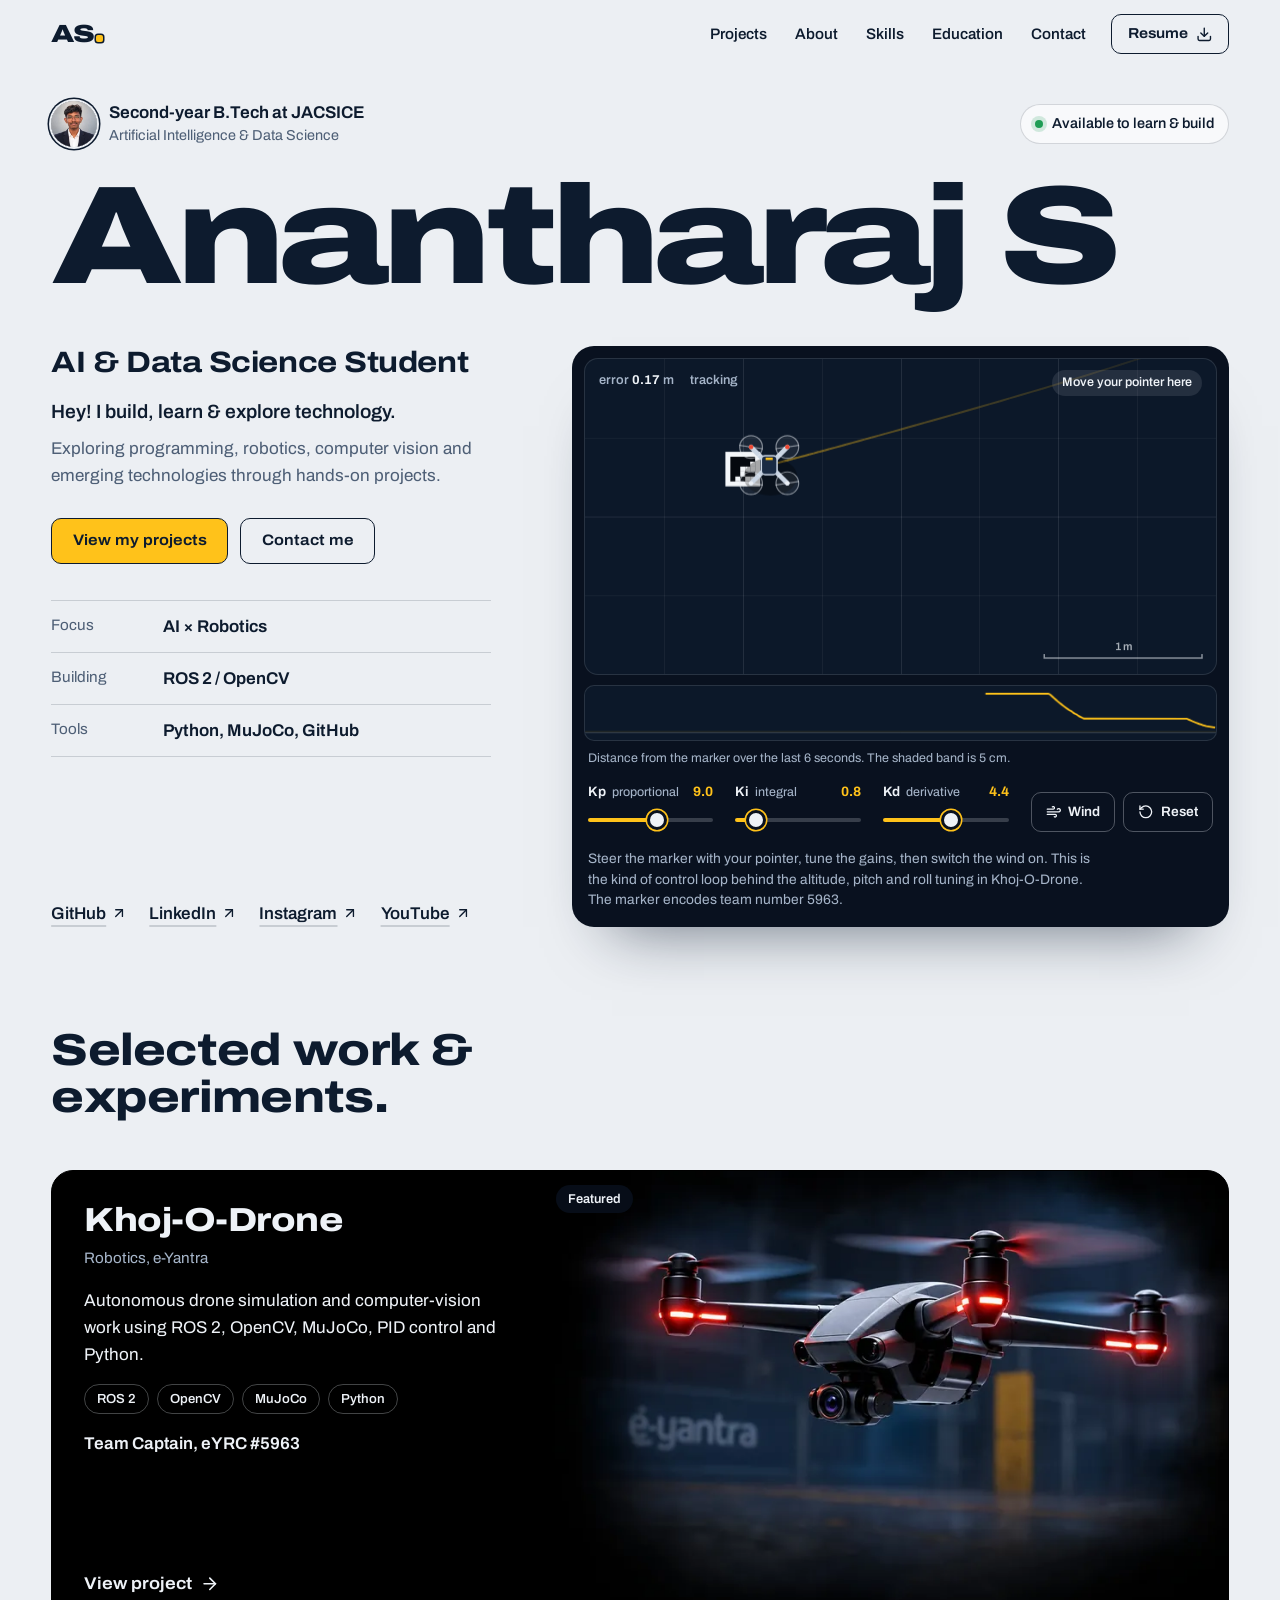
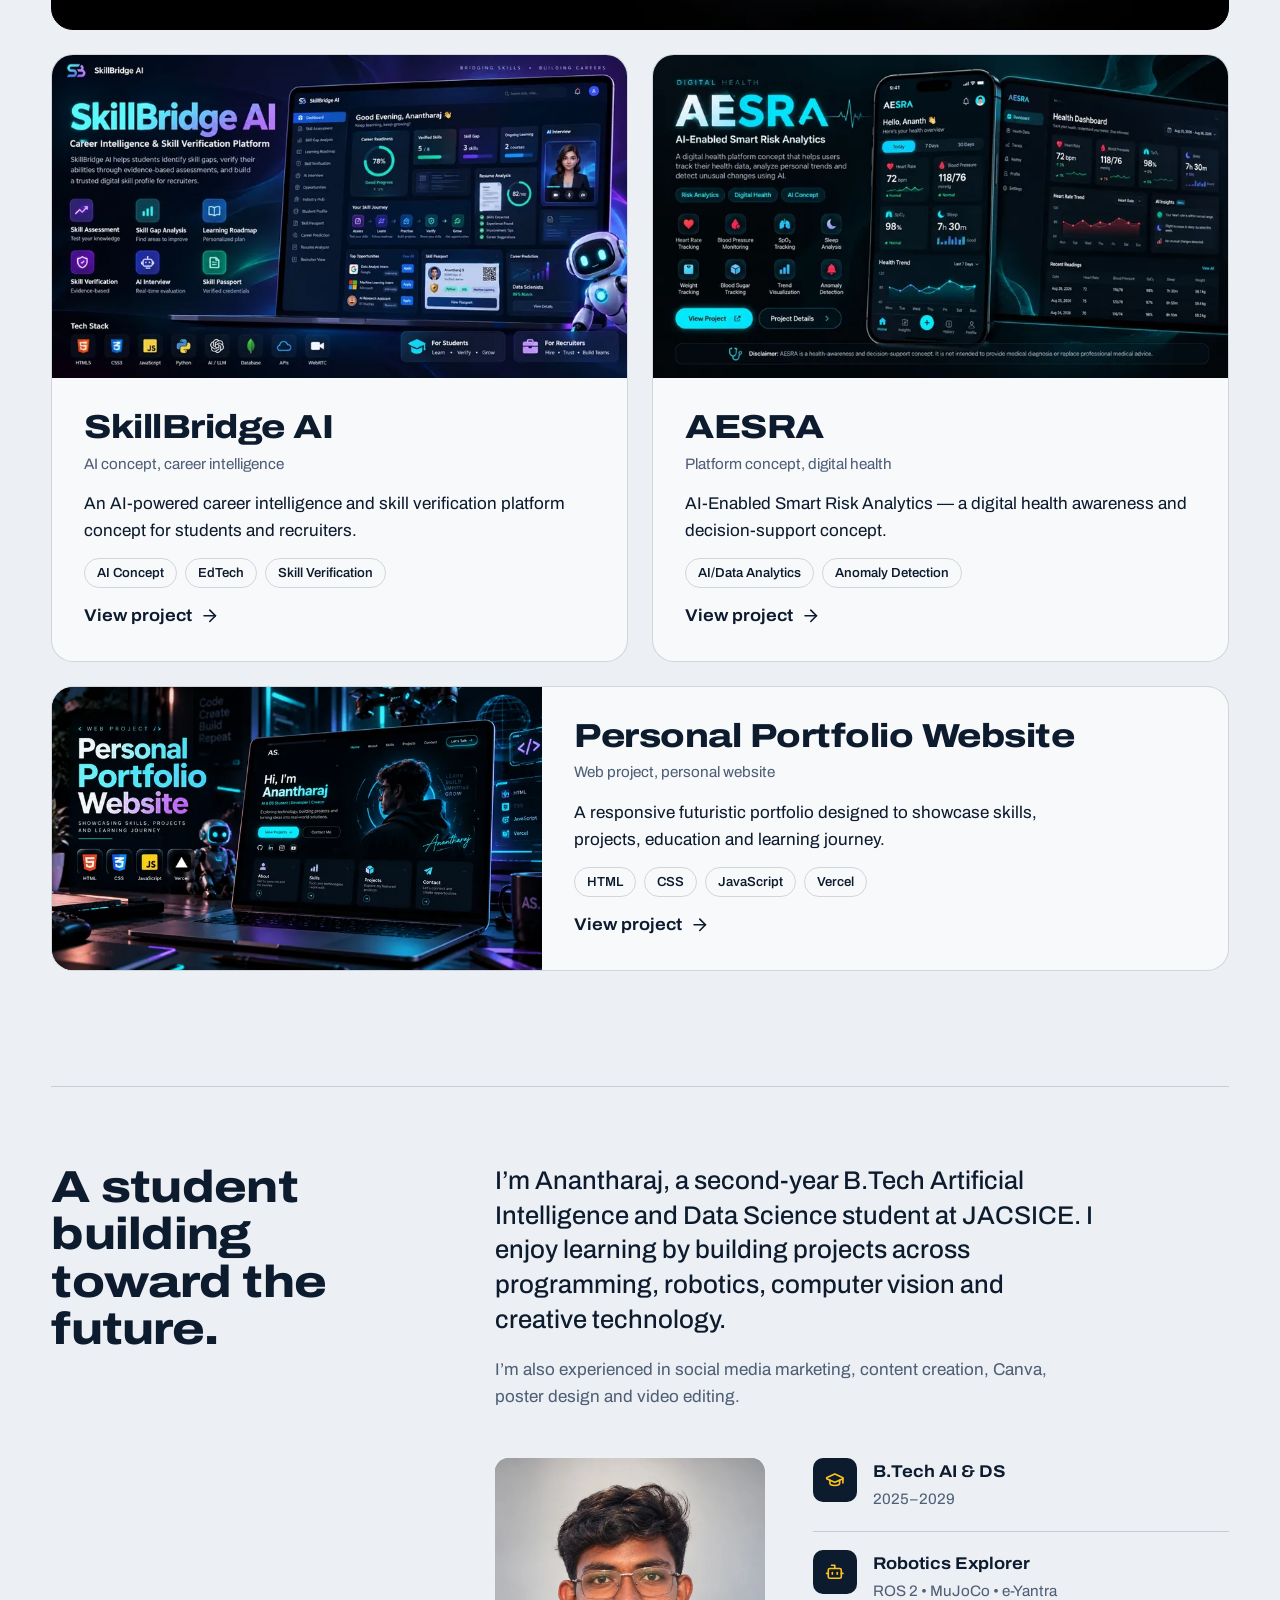
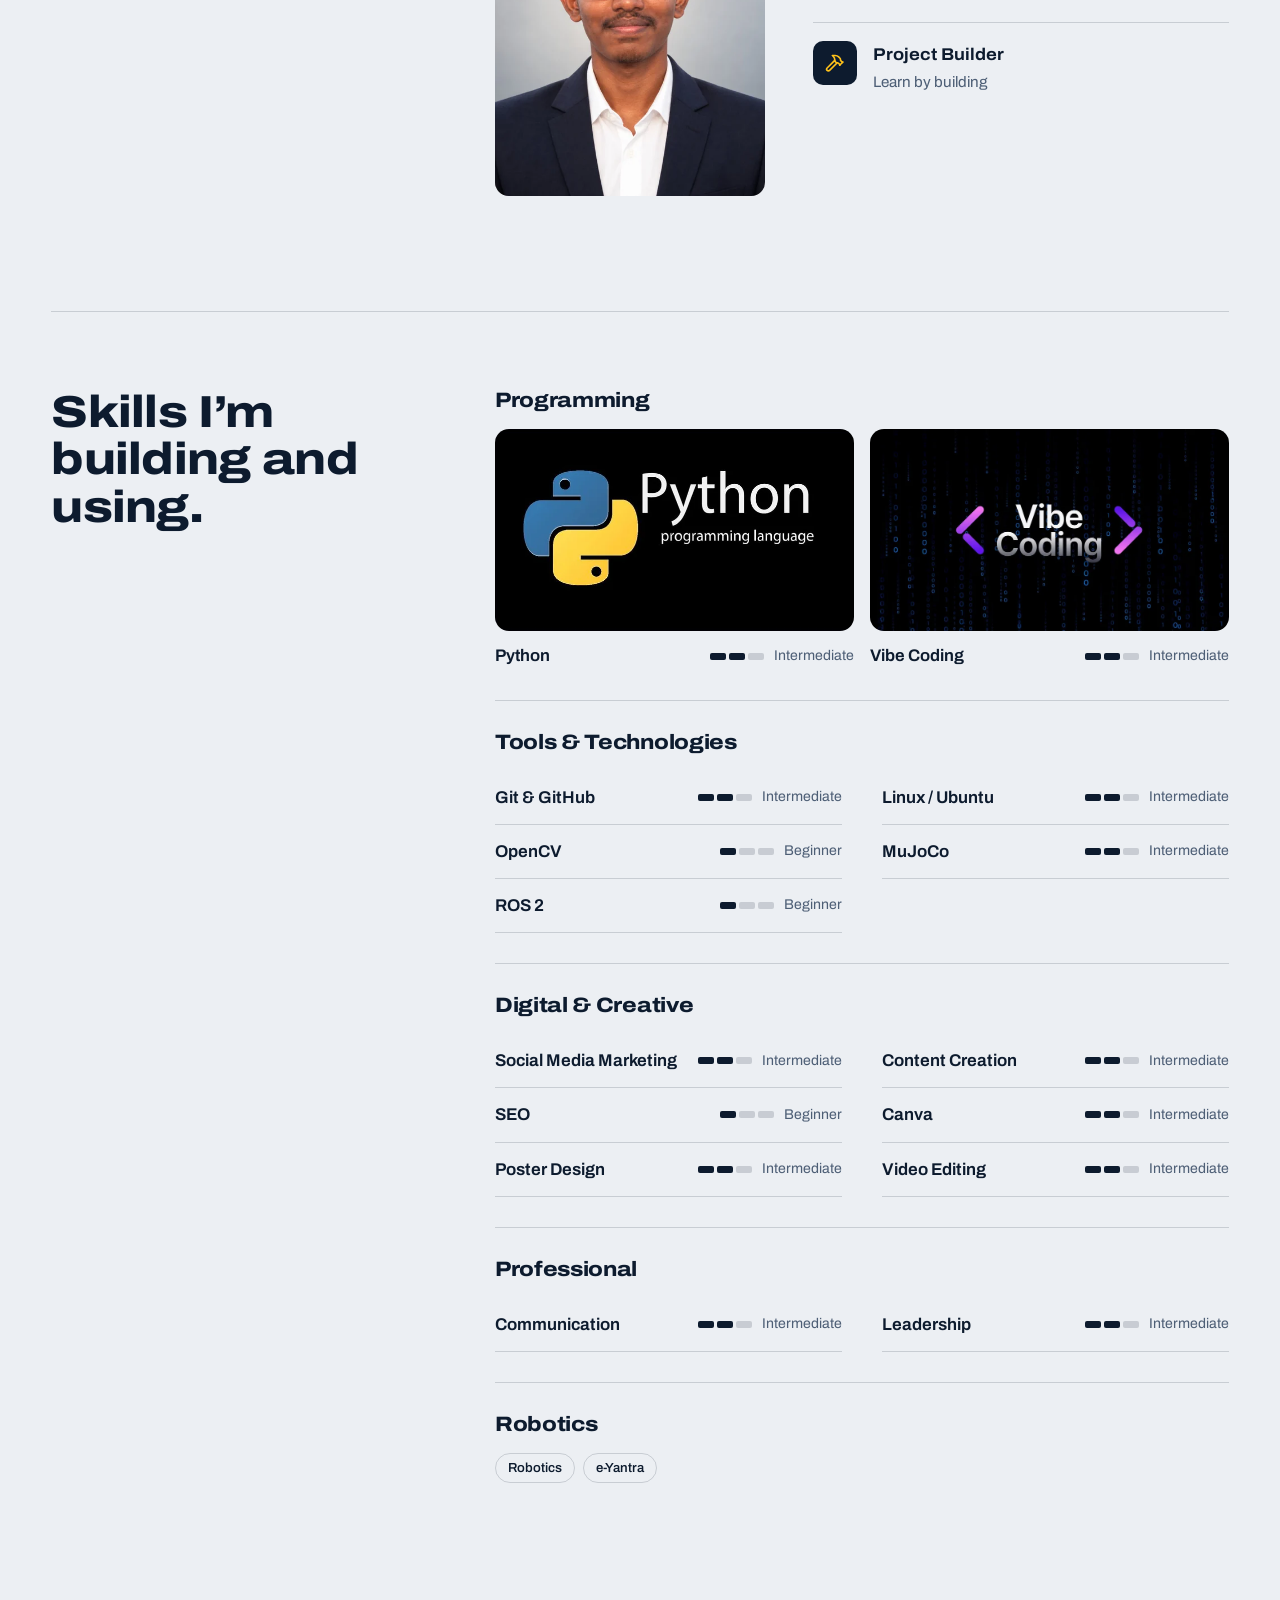
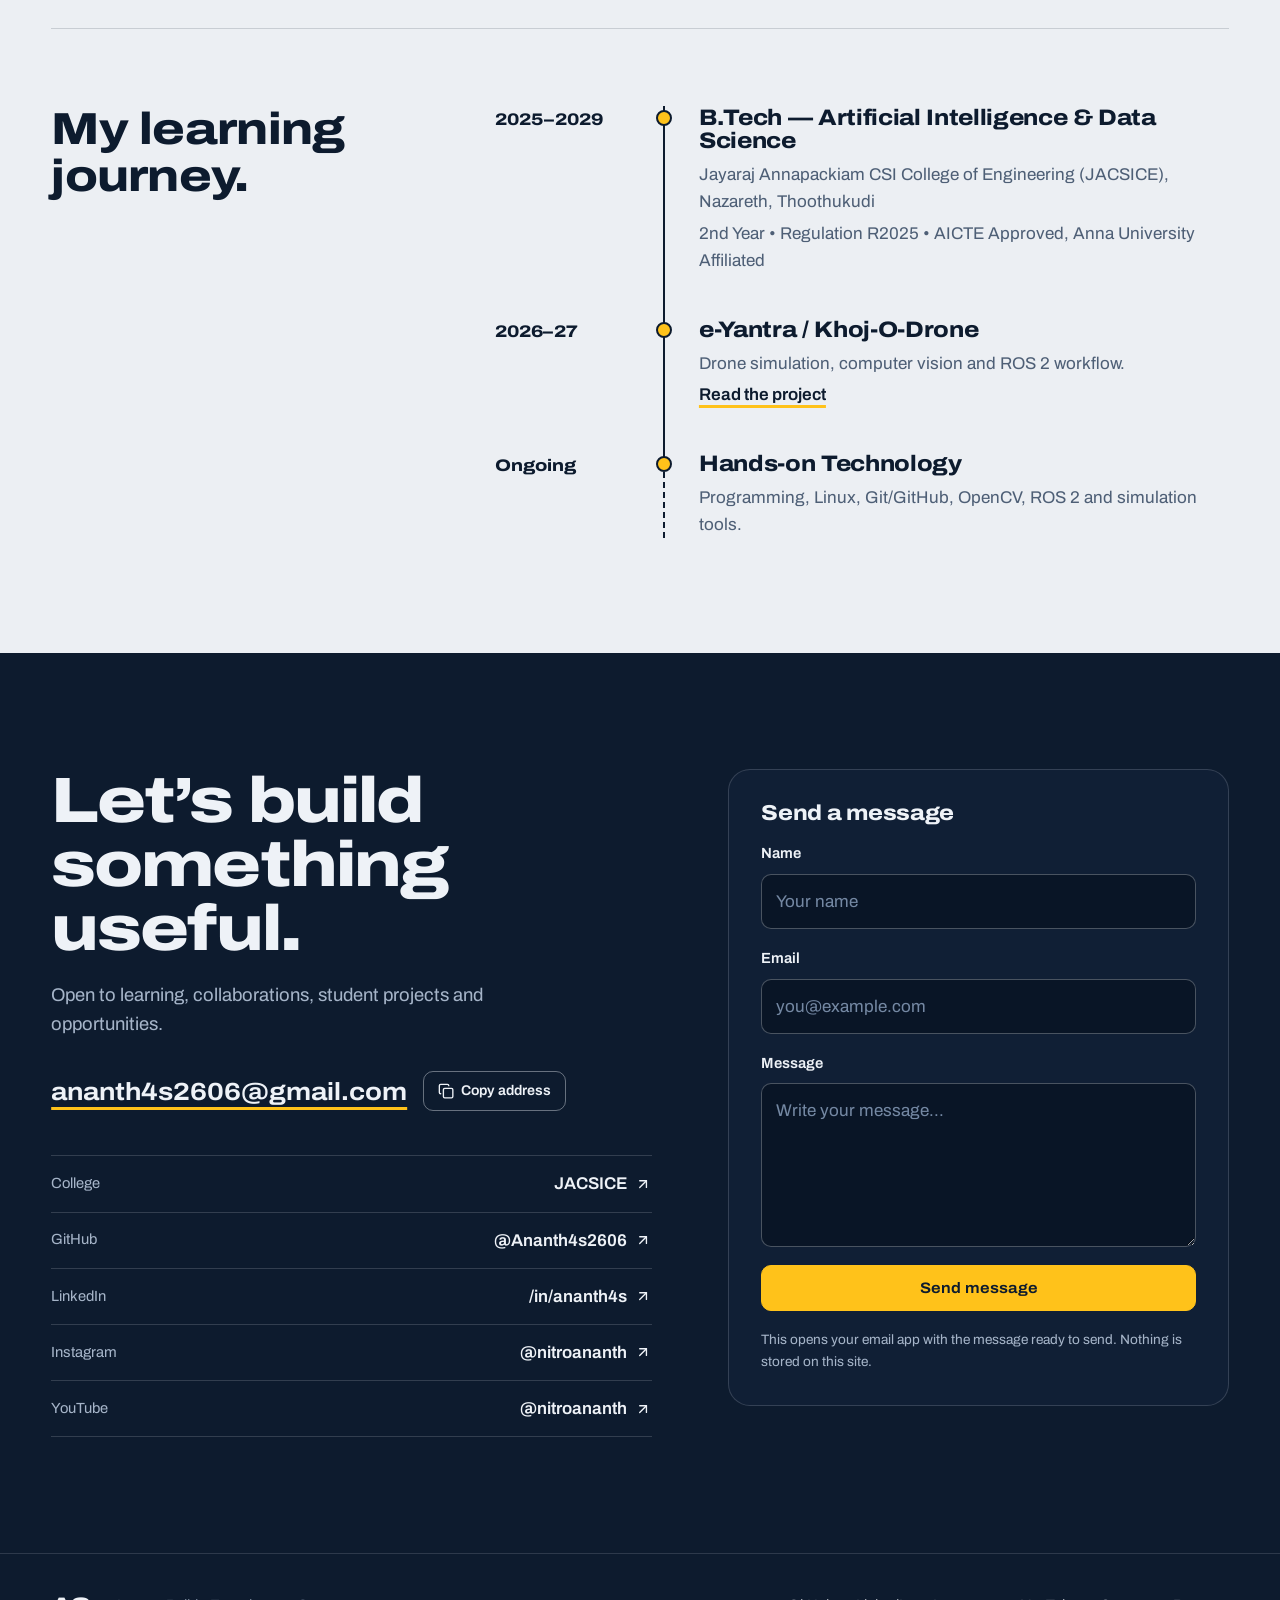
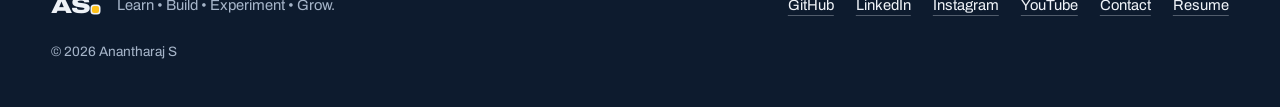
==== commit 1876e92b: "Use absolute og:image URL so share previews work Social networks need the full address of the previe" ====
--- a/index.html
+++ b/index.html
@@ -10,14 +10,14 @@
 <meta property="og:type" content="website">
 <meta property="og:title" content="Anantharaj S | Portfolio">
 <meta property="og:description" content="Anantharaj S — B.Tech AI &amp; Data Science student exploring Python, robotics, computer vision, ROS 2, MuJoCo and digital creativity.">
-<meta property="og:image" content="og-image.png">
+<meta property="og:image" content="https://personal-portfolio-nitroananth.vercel.app/og-image.png">
 <meta name="twitter:card" content="summary_large_image">
 <link rel="icon" href="favicon.png" type="image/png">
 <link rel="apple-touch-icon" href="apple-touch-icon.png">
 <link rel="stylesheet" href="assets/fonts/archivo.css">
 <link rel="stylesheet" href="style.css">
 <script>document.documentElement.className='js'</script>
-<script type="application/ld+json">{"@context": "https://schema.org", "@type": "Person", "name": "Anantharaj S", "jobTitle": "B.Tech Artificial Intelligence & Data Science student", "email": "mailto:ananth4s2606@gmail.com", "image": "profile.webp", "affiliation": {"@type": "CollegeOrUniversity", "name": "Jayaraj Annapackiam CSI College of Engineering (JACSICE)", "url": "https://www.jacsicoe.in/"}, "knowsAbout": ["Python", "Robotics", "Computer vision", "ROS 2", "MuJoCo", "OpenCV", "Machine learning"], "sameAs": ["https://github.com/Ananth4s2606", "https://www.linkedin.com/in/ananth4s", "https://www.instagram.com/nitroananth", "https://youtube.com/@nitroananth"]}</script>
+<script type="application/ld+json">{"@context": "https://schema.org", "@type": "Person", "name": "Anantharaj S", "jobTitle": "B.Tech Artificial Intelligence & Data Science student", "email": "mailto:ananth4s2606@gmail.com", "image": "https://personal-portfolio-nitroananth.vercel.app/profile.webp", "affiliation": {"@type": "CollegeOrUniversity", "name": "Jayaraj Annapackiam CSI College of Engineering (JACSICE)", "url": "https://www.jacsicoe.in/"}, "knowsAbout": ["Python", "Robotics", "Computer vision", "ROS 2", "MuJoCo", "OpenCV", "Machine learning"], "sameAs": ["https://github.com/Ananth4s2606", "https://www.linkedin.com/in/ananth4s", "https://www.instagram.com/nitroananth", "https://youtube.com/@nitroananth"]}</script>
 </head>
 <body>
 <svg xmlns="http://www.w3.org/2000/svg" width="0" height="0" style="position:absolute" aria-hidden="true" focusable="false"><symbol id="i-menu" viewBox="0 0 24 24"><path d="M4 5h16" /> <path d="M4 12h16" /> <path d="M4 19h16" /></symbol><symbol id="i-x" viewBox="0 0 24 24"><path d="M18 6 6 18" /> <path d="m6 6 12 12" /></symbol><symbol id="i-arrow-up-right" viewBox="0 0 24 24"><path d="M7 7h10v10" /> <path d="M7 17 17 7" /></symbol><symbol id="i-arrow-right" viewBox="0 0 24 24"><path d="M5 12h14" /> <path d="m12 5 7 7-7 7" /></symbol><symbol id="i-arrow-left" viewBox="0 0 24 24"><path d="m12 19-7-7 7-7" /> <path d="M19 12H5" /></symbol><symbol id="i-arrow-up" viewBox="0 0 24 24"><path d="m5 12 7-7 7 7" /> <path d="M12 19V5" /></symbol><symbol id="i-download" viewBox="0 0 24 24"><path d="M12 15V3" /> <path d="M21 15v4a2 2 0 0 1-2 2H5a2 2 0 0 1-2-2v-4" /> <path d="m7 10 5 5 5-5" /></symbol><symbol id="i-mail" viewBox="0 0 24 24"><path d="m22 7-8.991 5.727a2 2 0 0 1-2.009 0L2 7" /> <rect x="2" y="4" width="20" height="16" rx="2" /></symbol><symbol id="i-copy" viewBox="0 0 24 24"><rect width="14" height="14" x="8" y="8" rx="2" ry="2" /> <path d="M4 16c-1.1 0-2-.9-2-2V4c0-1.1.9-2 2-2h10c1.1 0 2 .9 2 2" /></symbol><symbol id="i-graduation-cap" viewBox="0 0 24 24"><path d="M21.42 10.922a1 1 0 0 0-.019-1.838L12.83 5.18a2 2 0 0 0-1.66 0L2.6 9.08a1 1 0 0 0 0 1.832l8.57 3.908a2 2 0 0 0 1.66 0z" /> <path d="M22 10v6" /> <path d="M6 12.5V16a6 3 0 0 0 12 0v-3.5" /></symbol><symbol id="i-bot" viewBox="0 0 24 24"><path d="M12 8V4H8" /> <rect width="16" height="12" x="4" y="8" rx="2" /> <path d="M2 14h2" /> <path d="M20 14h2" /> <path d="M15 13v2" /> <path d="M9 13v2" /></symbol><symbol id="i-hammer" viewBox="0 0 24 24"><path d="m15 12-9.373 9.373a1 1 0 0 1-3.001-3L12 9" /> <path d="m18 15 4-4" /> <path d="m21.5 11.5-1.914-1.914A2 2 0 0 1 19 8.172v-.344a2 2 0 0 0-.586-1.414l-1.657-1.657A6 6 0 0 0 12.516 3H9l1.243 1.243A6 6 0 0 1 12 8.485V10l2 2h1.172a2 2 0 0 1 1.414.586L18.5 14.5" /></symbol><symbol id="i-info" viewBox="0 0 24 24"><circle cx="12" cy="12" r="10" /> <path d="M12 16v-4" /> <path d="M12 8h.01" /></symbol><symbol id="i-wind" viewBox="0 0 24 24"><path d="M12.8 19.6A2 2 0 1 0 14 16H2" /> <path d="M17.5 8a2.5 2.5 0 1 1 2 4H2" /> <path d="M9.8 4.4A2 2 0 1 1 11 8H2" /></symbol><symbol id="i-rotate-ccw" viewBox="0 0 24 24"><path d="M3 12a9 9 0 1 0 9-9 9.75 9.75 0 0 0-6.74 2.74L3 8" /> <path d="M3 3v5h5" /></symbol></svg>
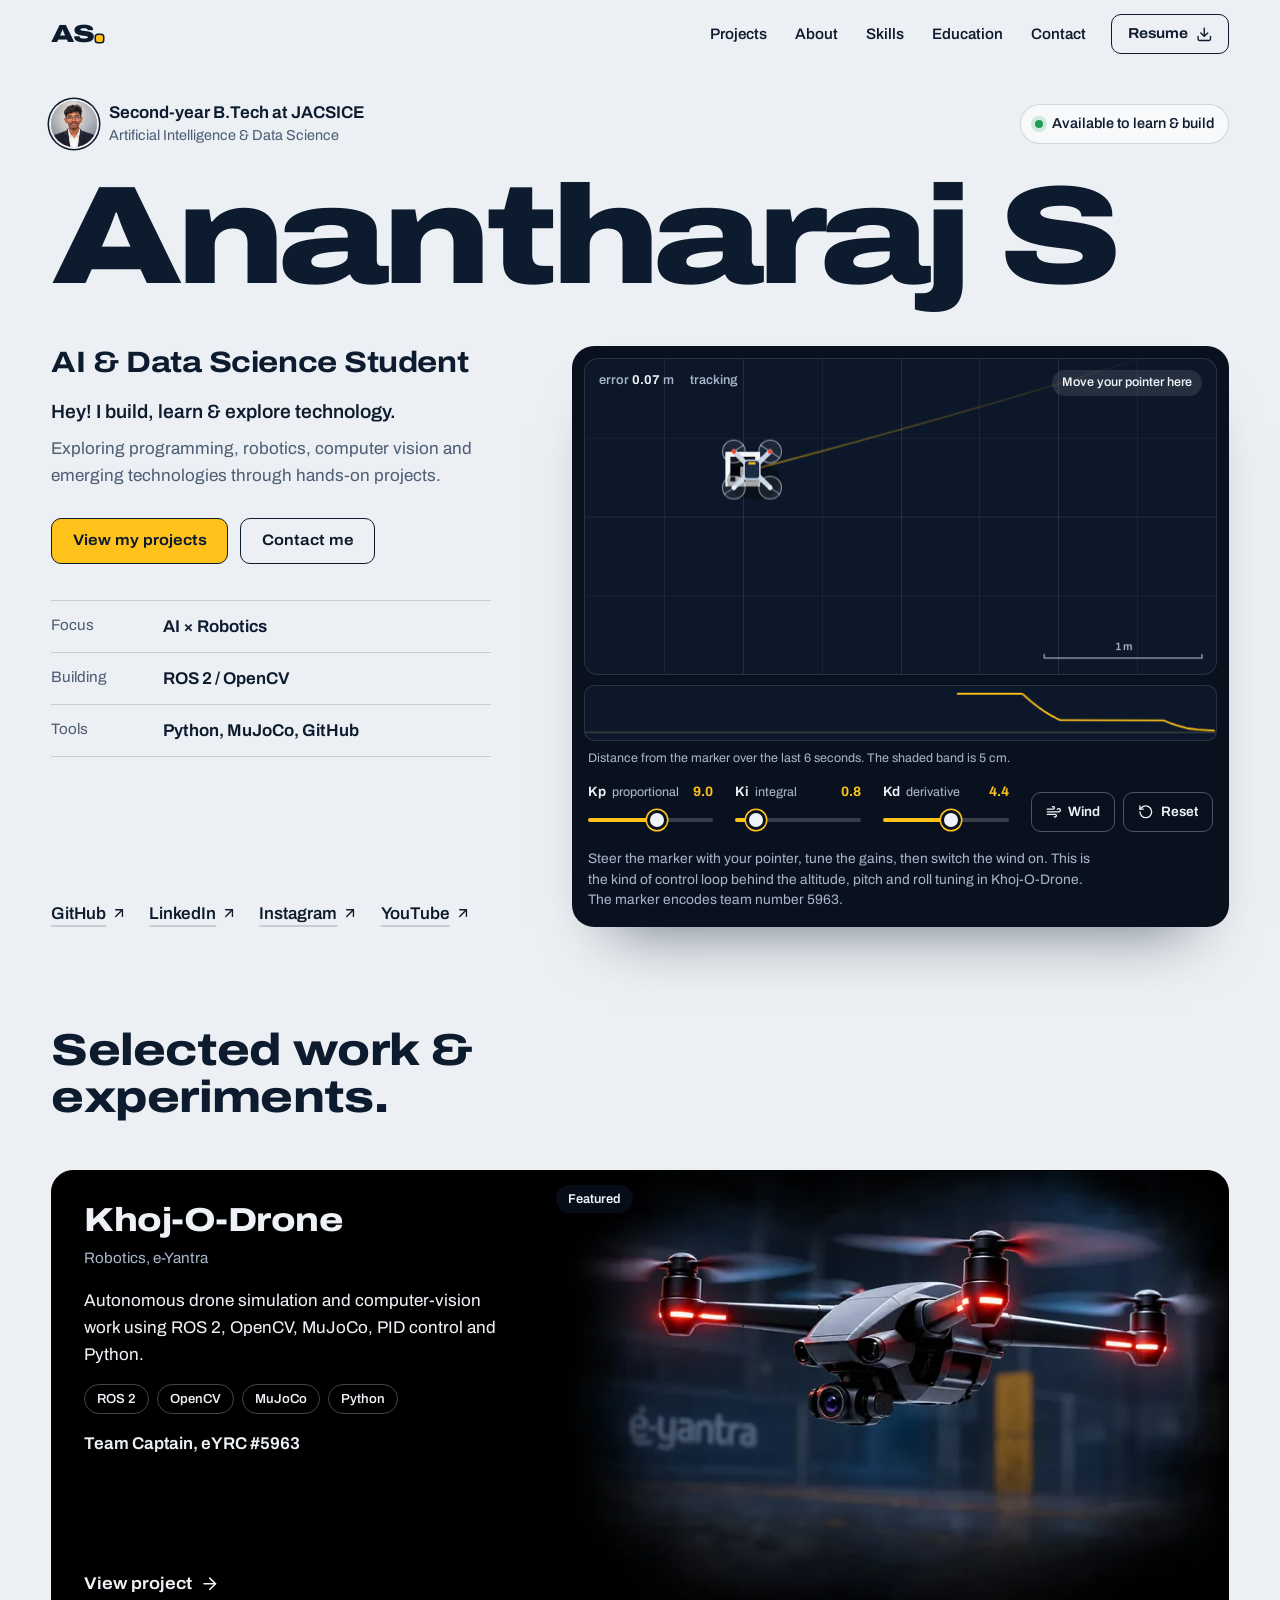
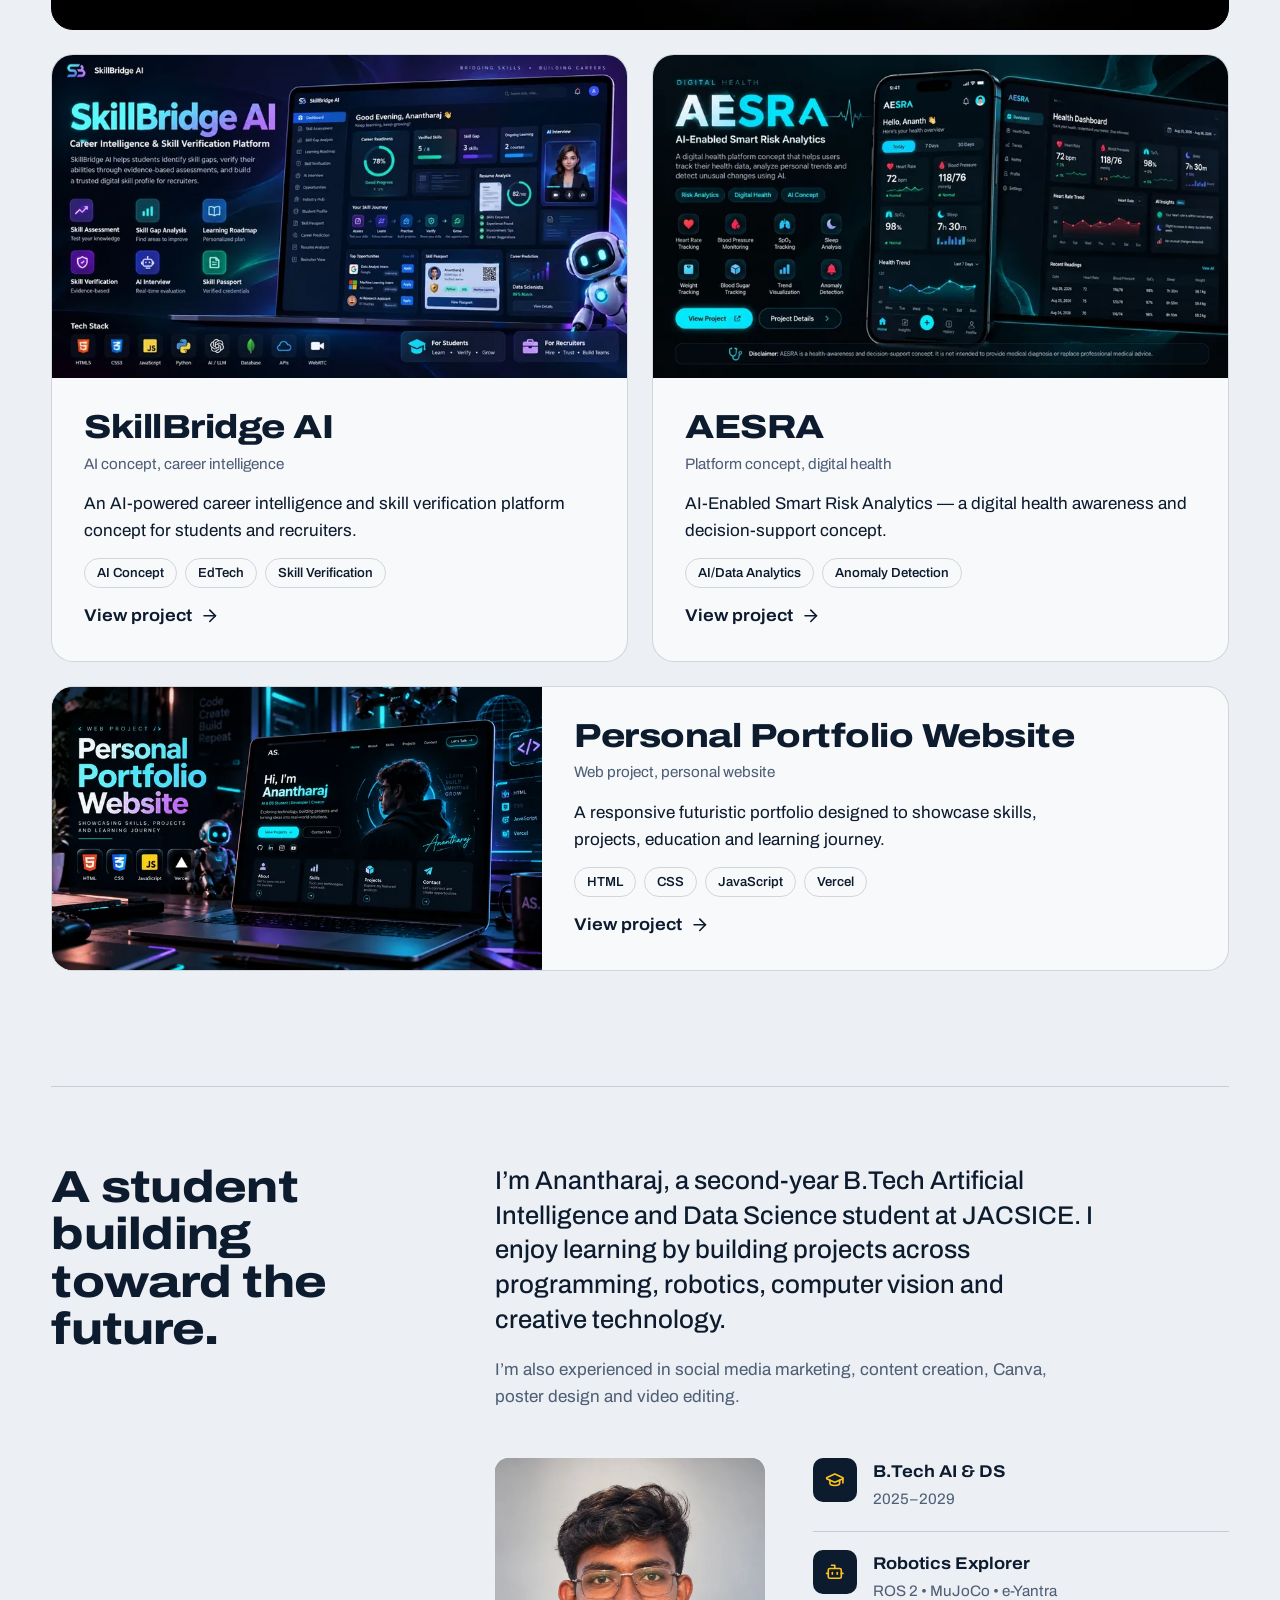
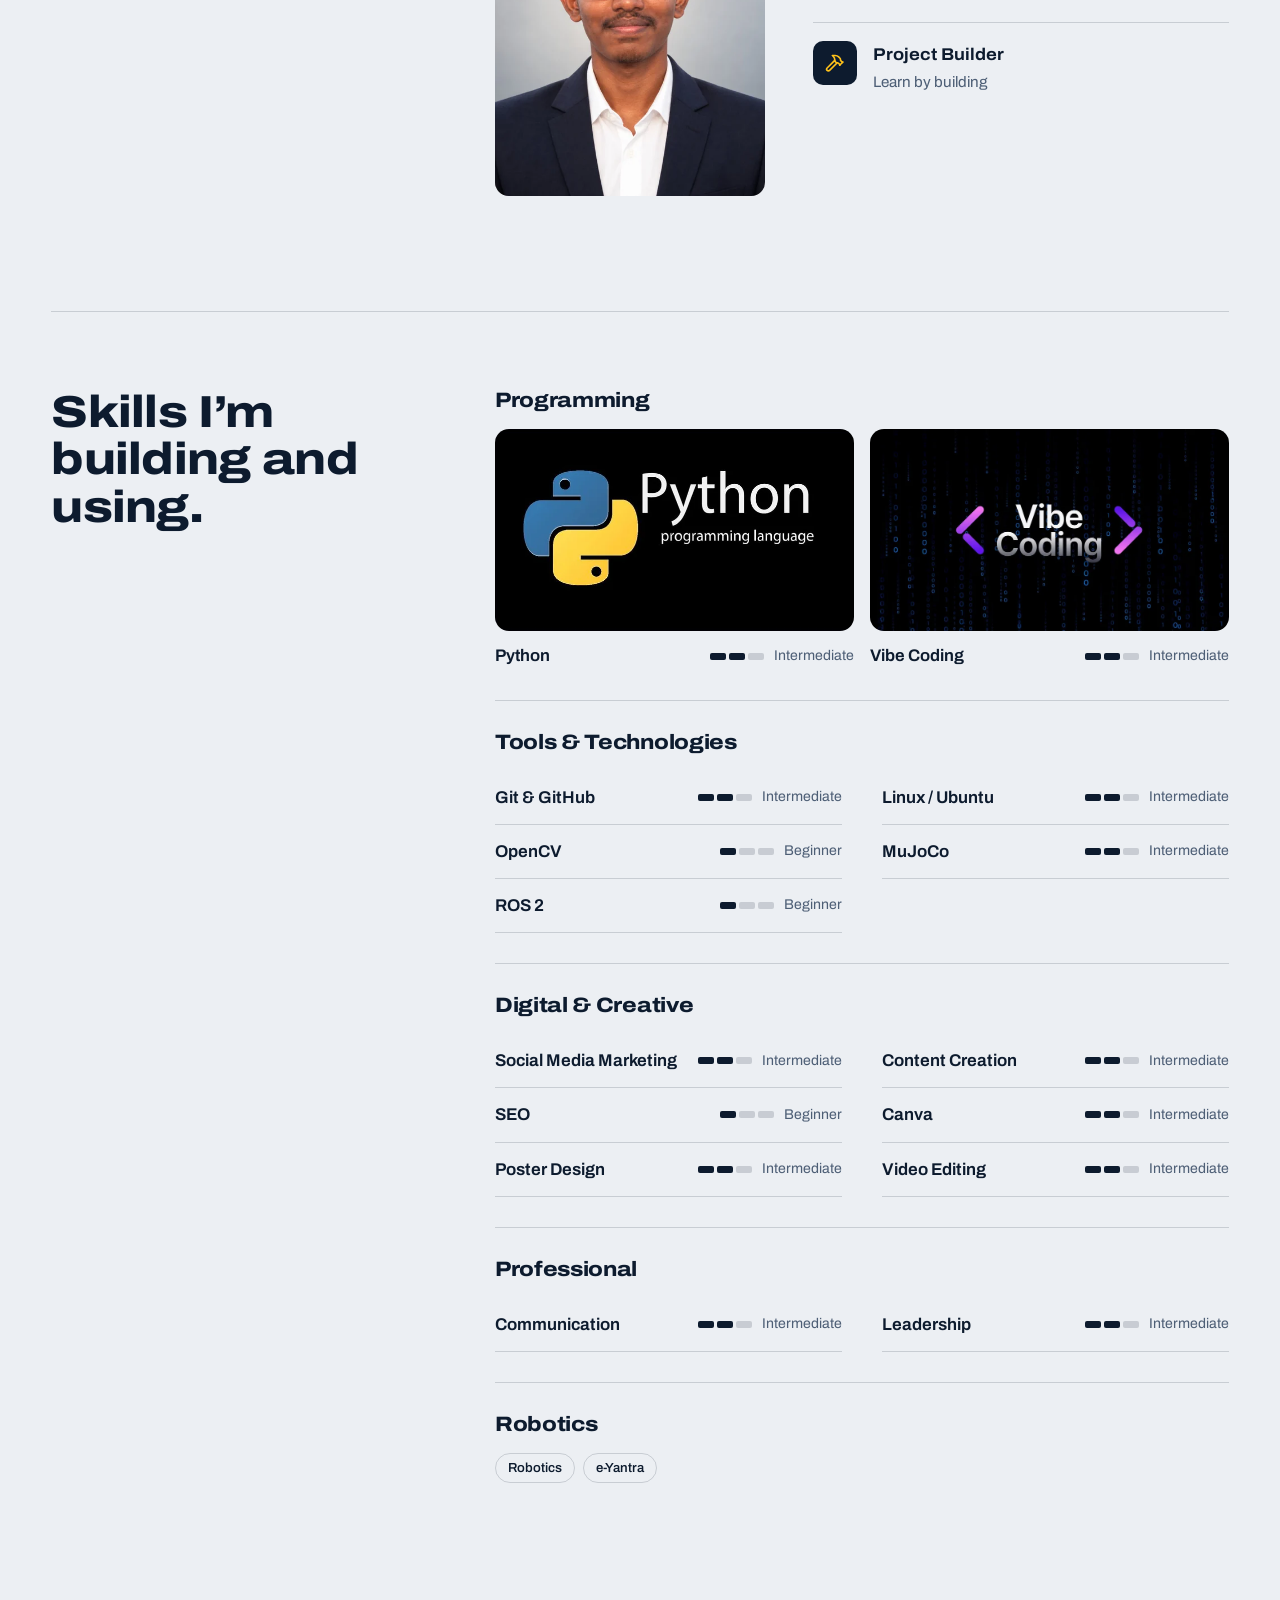
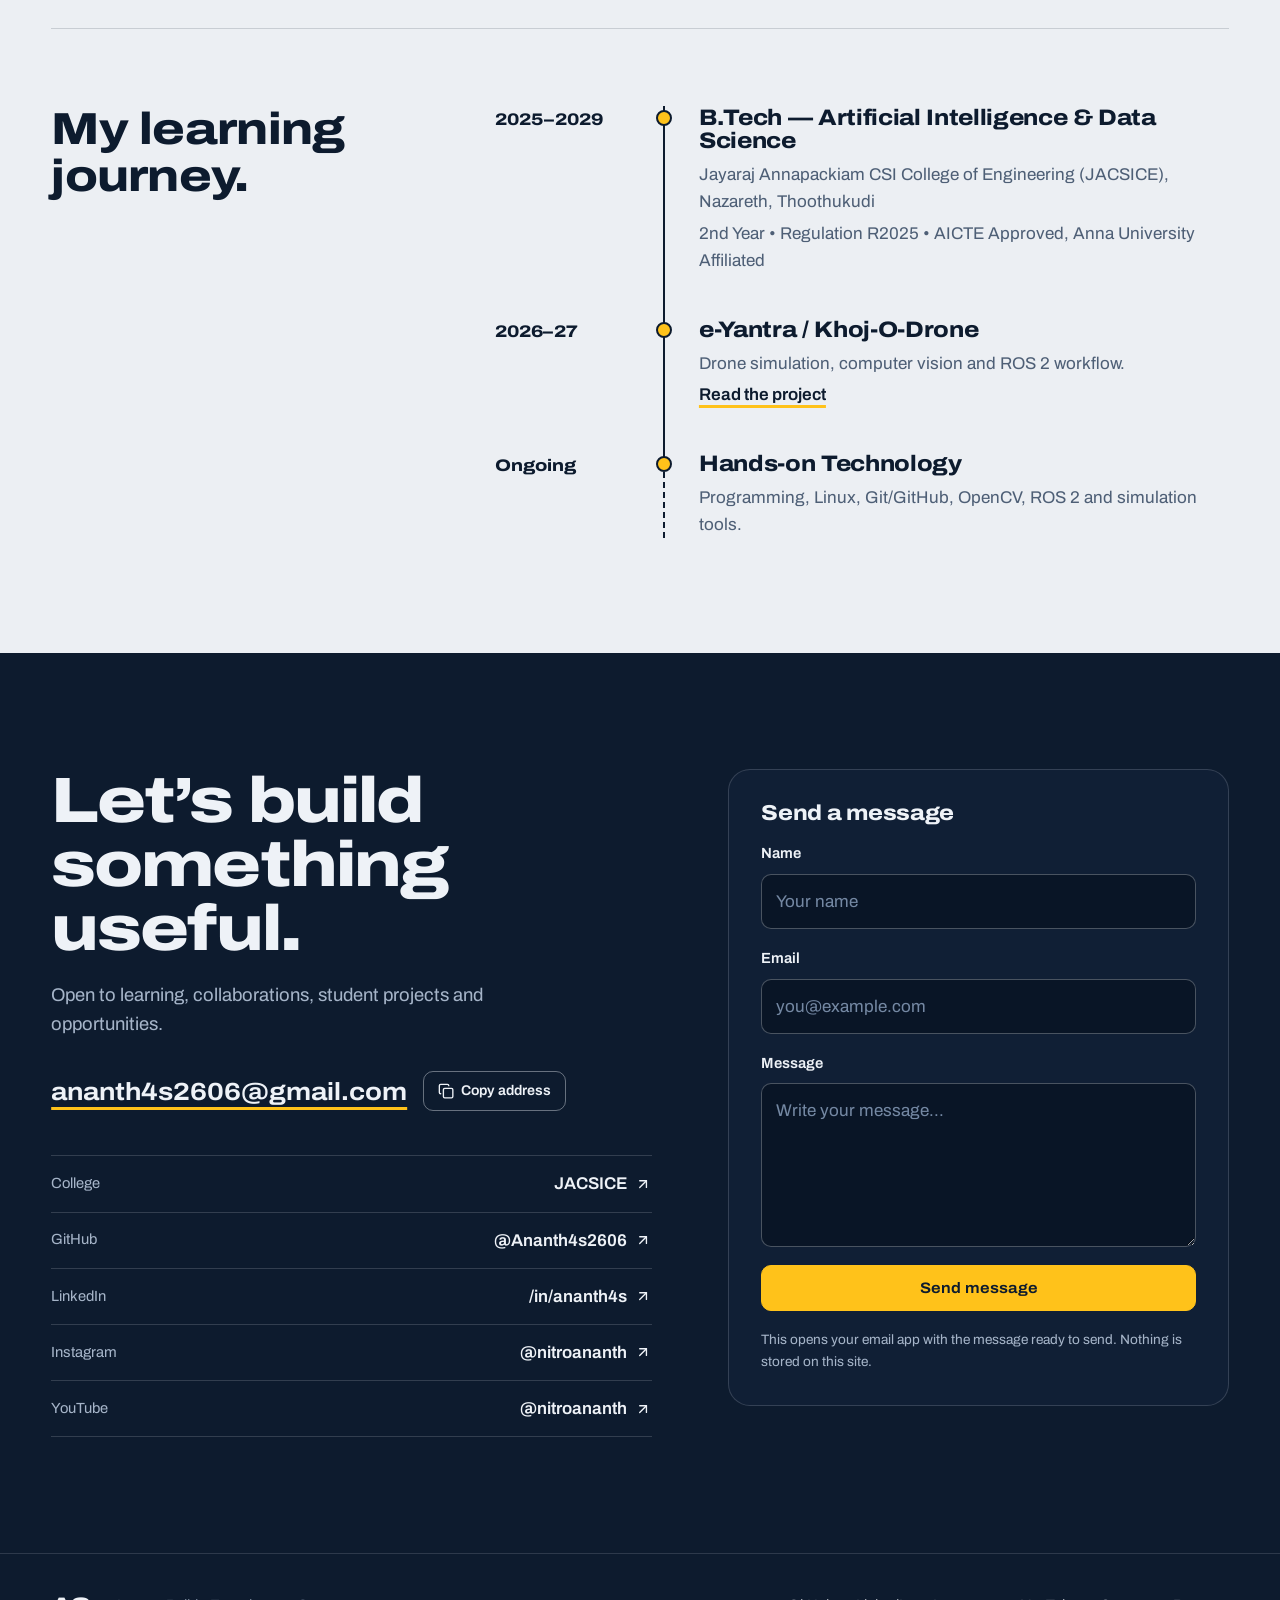
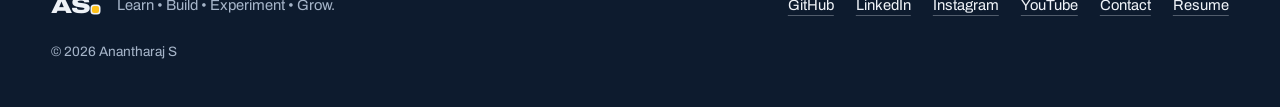
==== commit 1744533d: "Point og:image at the real production domain The first change used the team alias, which Vercel serv" ====
--- a/index.html
+++ b/index.html
@@ -10,14 +10,14 @@
 <meta property="og:type" content="website">
 <meta property="og:title" content="Anantharaj S | Portfolio">
 <meta property="og:description" content="Anantharaj S — B.Tech AI &amp; Data Science student exploring Python, robotics, computer vision, ROS 2, MuJoCo and digital creativity.">
-<meta property="og:image" content="https://personal-portfolio-nitroananth.vercel.app/og-image.png">
+<meta property="og:image" content="https://personal-portfolio-omega-mauve-41.vercel.app/og-image.png">
 <meta name="twitter:card" content="summary_large_image">
 <link rel="icon" href="favicon.png" type="image/png">
 <link rel="apple-touch-icon" href="apple-touch-icon.png">
 <link rel="stylesheet" href="assets/fonts/archivo.css">
 <link rel="stylesheet" href="style.css">
 <script>document.documentElement.className='js'</script>
-<script type="application/ld+json">{"@context": "https://schema.org", "@type": "Person", "name": "Anantharaj S", "jobTitle": "B.Tech Artificial Intelligence & Data Science student", "email": "mailto:ananth4s2606@gmail.com", "image": "https://personal-portfolio-nitroananth.vercel.app/profile.webp", "affiliation": {"@type": "CollegeOrUniversity", "name": "Jayaraj Annapackiam CSI College of Engineering (JACSICE)", "url": "https://www.jacsicoe.in/"}, "knowsAbout": ["Python", "Robotics", "Computer vision", "ROS 2", "MuJoCo", "OpenCV", "Machine learning"], "sameAs": ["https://github.com/Ananth4s2606", "https://www.linkedin.com/in/ananth4s", "https://www.instagram.com/nitroananth", "https://youtube.com/@nitroananth"]}</script>
+<script type="application/ld+json">{"@context": "https://schema.org", "@type": "Person", "name": "Anantharaj S", "jobTitle": "B.Tech Artificial Intelligence & Data Science student", "email": "mailto:ananth4s2606@gmail.com", "image": "https://personal-portfolio-omega-mauve-41.vercel.app/profile.webp", "affiliation": {"@type": "CollegeOrUniversity", "name": "Jayaraj Annapackiam CSI College of Engineering (JACSICE)", "url": "https://www.jacsicoe.in/"}, "knowsAbout": ["Python", "Robotics", "Computer vision", "ROS 2", "MuJoCo", "OpenCV", "Machine learning"], "sameAs": ["https://github.com/Ananth4s2606", "https://www.linkedin.com/in/ananth4s", "https://www.instagram.com/nitroananth", "https://youtube.com/@nitroananth"]}</script>
 </head>
 <body>
 <svg xmlns="http://www.w3.org/2000/svg" width="0" height="0" style="position:absolute" aria-hidden="true" focusable="false"><symbol id="i-menu" viewBox="0 0 24 24"><path d="M4 5h16" /> <path d="M4 12h16" /> <path d="M4 19h16" /></symbol><symbol id="i-x" viewBox="0 0 24 24"><path d="M18 6 6 18" /> <path d="m6 6 12 12" /></symbol><symbol id="i-arrow-up-right" viewBox="0 0 24 24"><path d="M7 7h10v10" /> <path d="M7 17 17 7" /></symbol><symbol id="i-arrow-right" viewBox="0 0 24 24"><path d="M5 12h14" /> <path d="m12 5 7 7-7 7" /></symbol><symbol id="i-arrow-left" viewBox="0 0 24 24"><path d="m12 19-7-7 7-7" /> <path d="M19 12H5" /></symbol><symbol id="i-arrow-up" viewBox="0 0 24 24"><path d="m5 12 7-7 7 7" /> <path d="M12 19V5" /></symbol><symbol id="i-download" viewBox="0 0 24 24"><path d="M12 15V3" /> <path d="M21 15v4a2 2 0 0 1-2 2H5a2 2 0 0 1-2-2v-4" /> <path d="m7 10 5 5 5-5" /></symbol><symbol id="i-mail" viewBox="0 0 24 24"><path d="m22 7-8.991 5.727a2 2 0 0 1-2.009 0L2 7" /> <rect x="2" y="4" width="20" height="16" rx="2" /></symbol><symbol id="i-copy" viewBox="0 0 24 24"><rect width="14" height="14" x="8" y="8" rx="2" ry="2" /> <path d="M4 16c-1.1 0-2-.9-2-2V4c0-1.1.9-2 2-2h10c1.1 0 2 .9 2 2" /></symbol><symbol id="i-graduation-cap" viewBox="0 0 24 24"><path d="M21.42 10.922a1 1 0 0 0-.019-1.838L12.83 5.18a2 2 0 0 0-1.66 0L2.6 9.08a1 1 0 0 0 0 1.832l8.57 3.908a2 2 0 0 0 1.66 0z" /> <path d="M22 10v6" /> <path d="M6 12.5V16a6 3 0 0 0 12 0v-3.5" /></symbol><symbol id="i-bot" viewBox="0 0 24 24"><path d="M12 8V4H8" /> <rect width="16" height="12" x="4" y="8" rx="2" /> <path d="M2 14h2" /> <path d="M20 14h2" /> <path d="M15 13v2" /> <path d="M9 13v2" /></symbol><symbol id="i-hammer" viewBox="0 0 24 24"><path d="m15 12-9.373 9.373a1 1 0 0 1-3.001-3L12 9" /> <path d="m18 15 4-4" /> <path d="m21.5 11.5-1.914-1.914A2 2 0 0 1 19 8.172v-.344a2 2 0 0 0-.586-1.414l-1.657-1.657A6 6 0 0 0 12.516 3H9l1.243 1.243A6 6 0 0 1 12 8.485V10l2 2h1.172a2 2 0 0 1 1.414.586L18.5 14.5" /></symbol><symbol id="i-info" viewBox="0 0 24 24"><circle cx="12" cy="12" r="10" /> <path d="M12 16v-4" /> <path d="M12 8h.01" /></symbol><symbol id="i-wind" viewBox="0 0 24 24"><path d="M12.8 19.6A2 2 0 1 0 14 16H2" /> <path d="M17.5 8a2.5 2.5 0 1 1 2 4H2" /> <path d="M9.8 4.4A2 2 0 1 1 11 8H2" /></symbol><symbol id="i-rotate-ccw" viewBox="0 0 24 24"><path d="M3 12a9 9 0 1 0 9-9 9.75 9.75 0 0 0-6.74 2.74L3 8" /> <path d="M3 3v5h5" /></symbol></svg>
